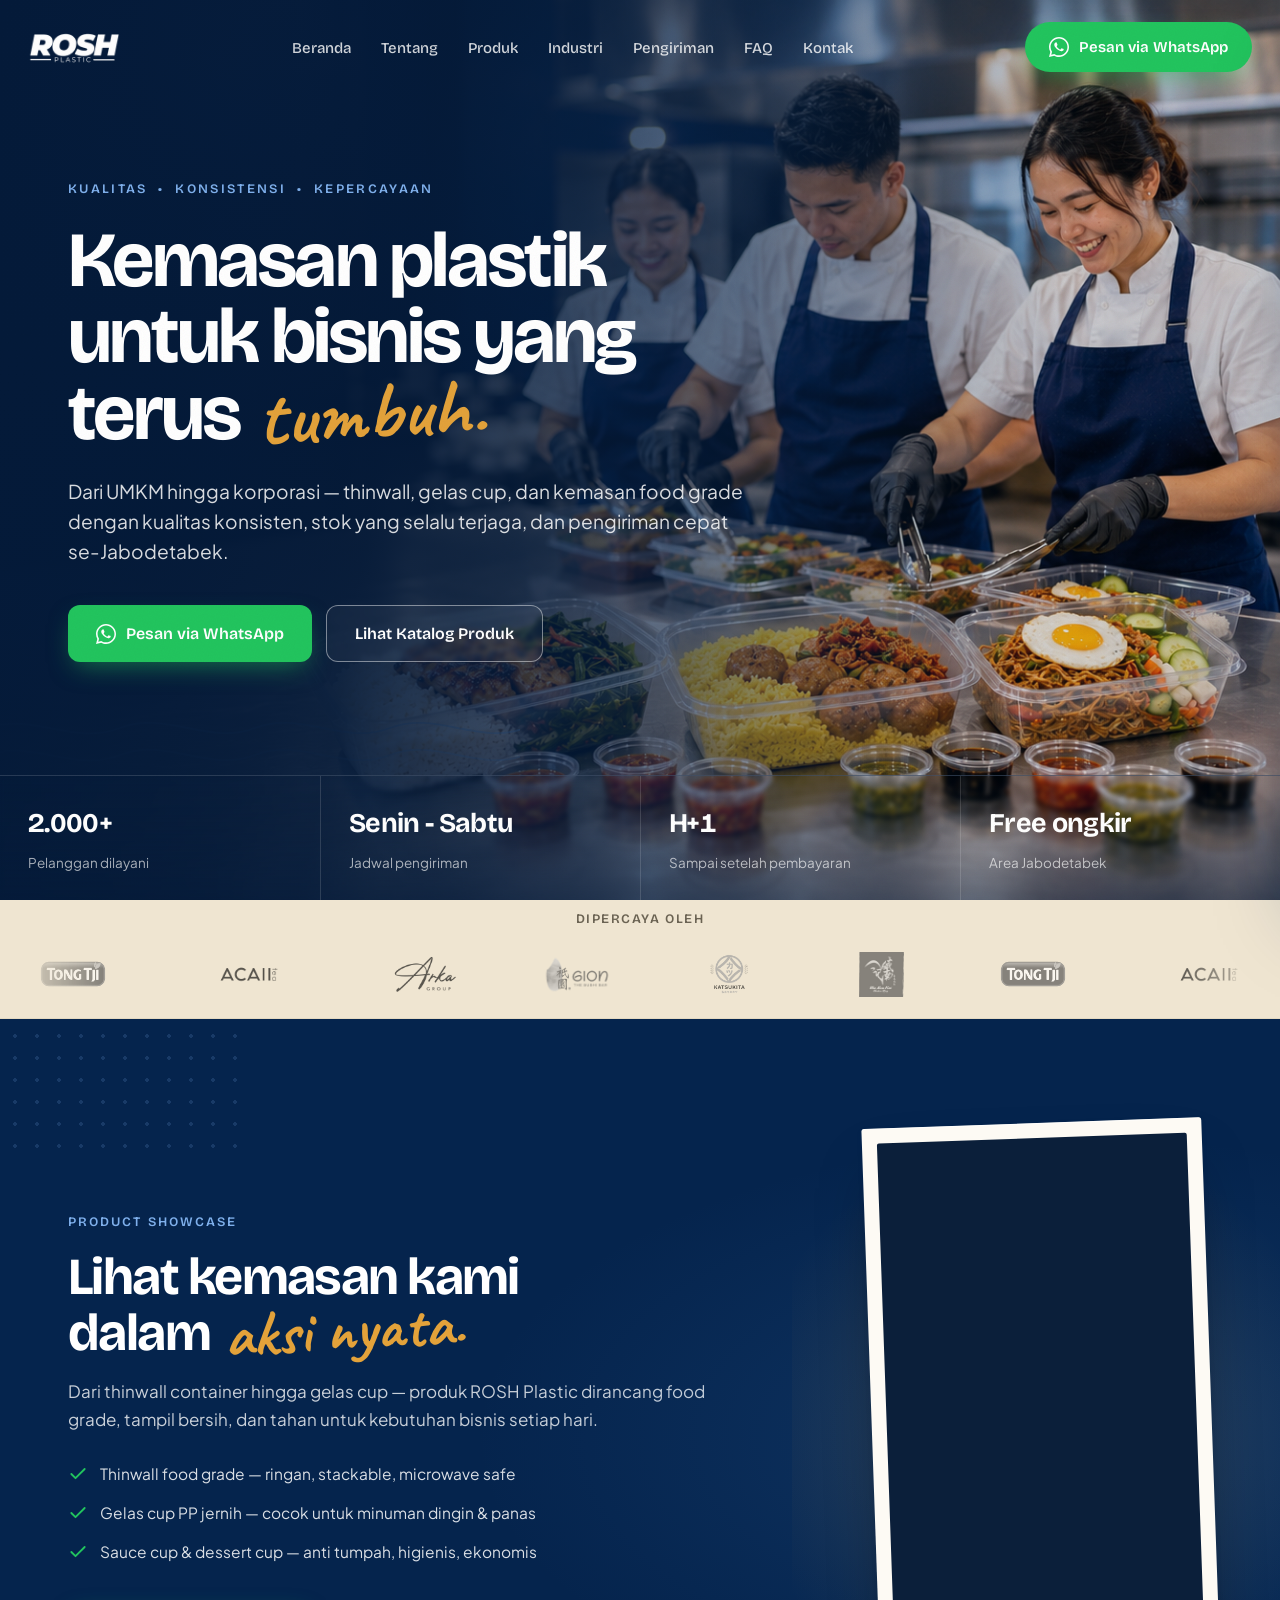
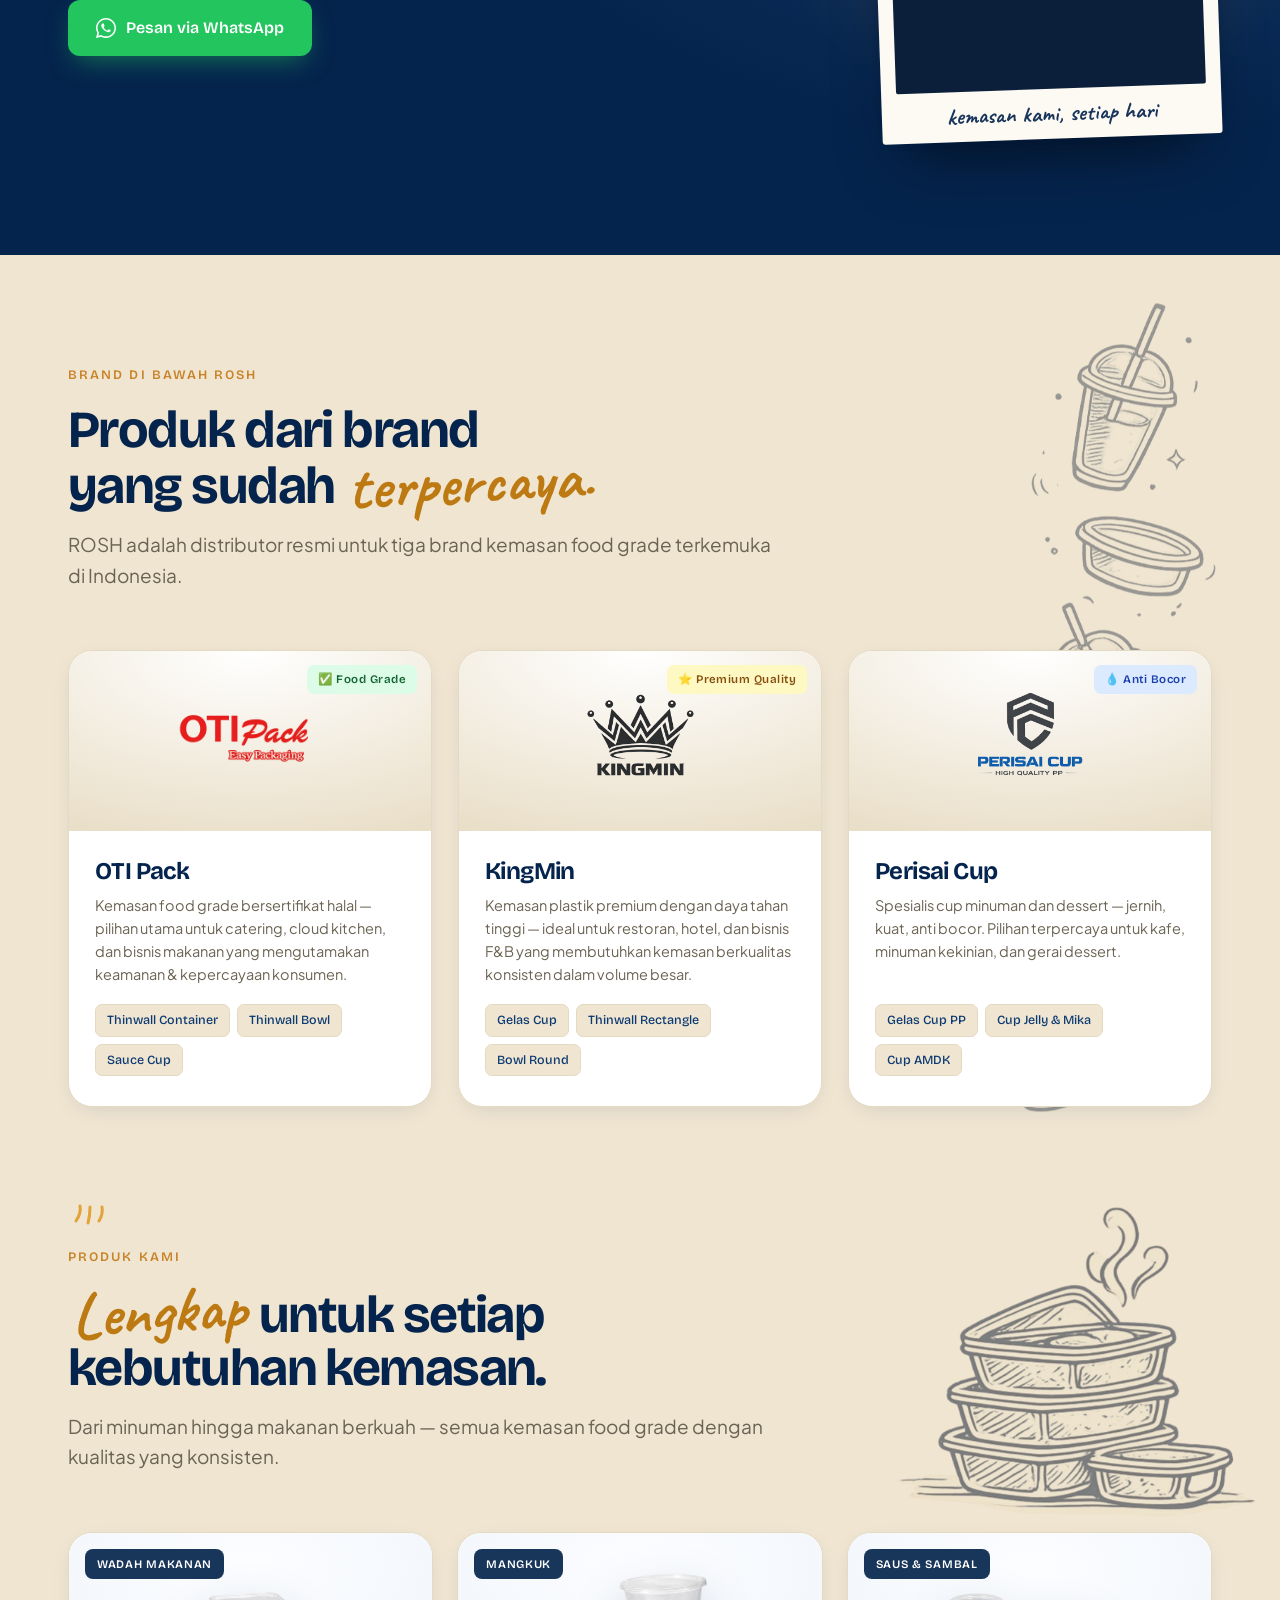
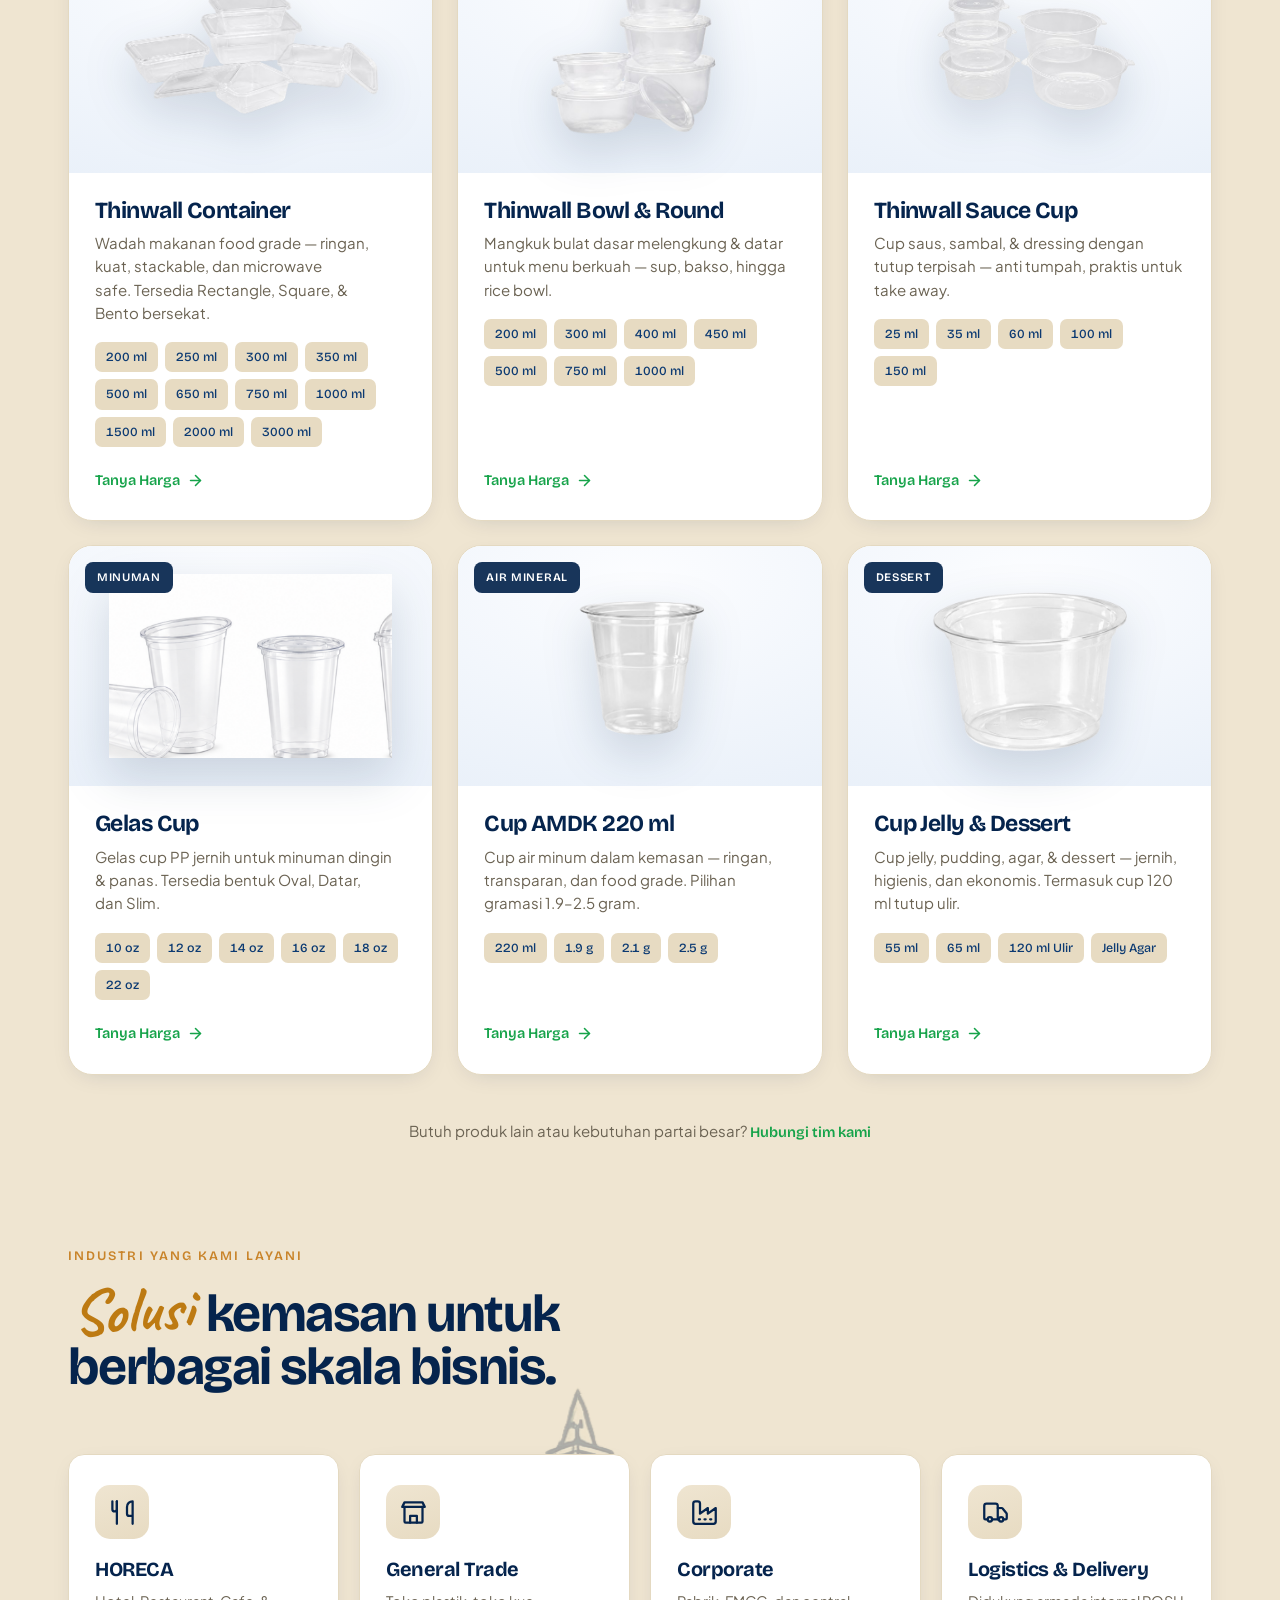
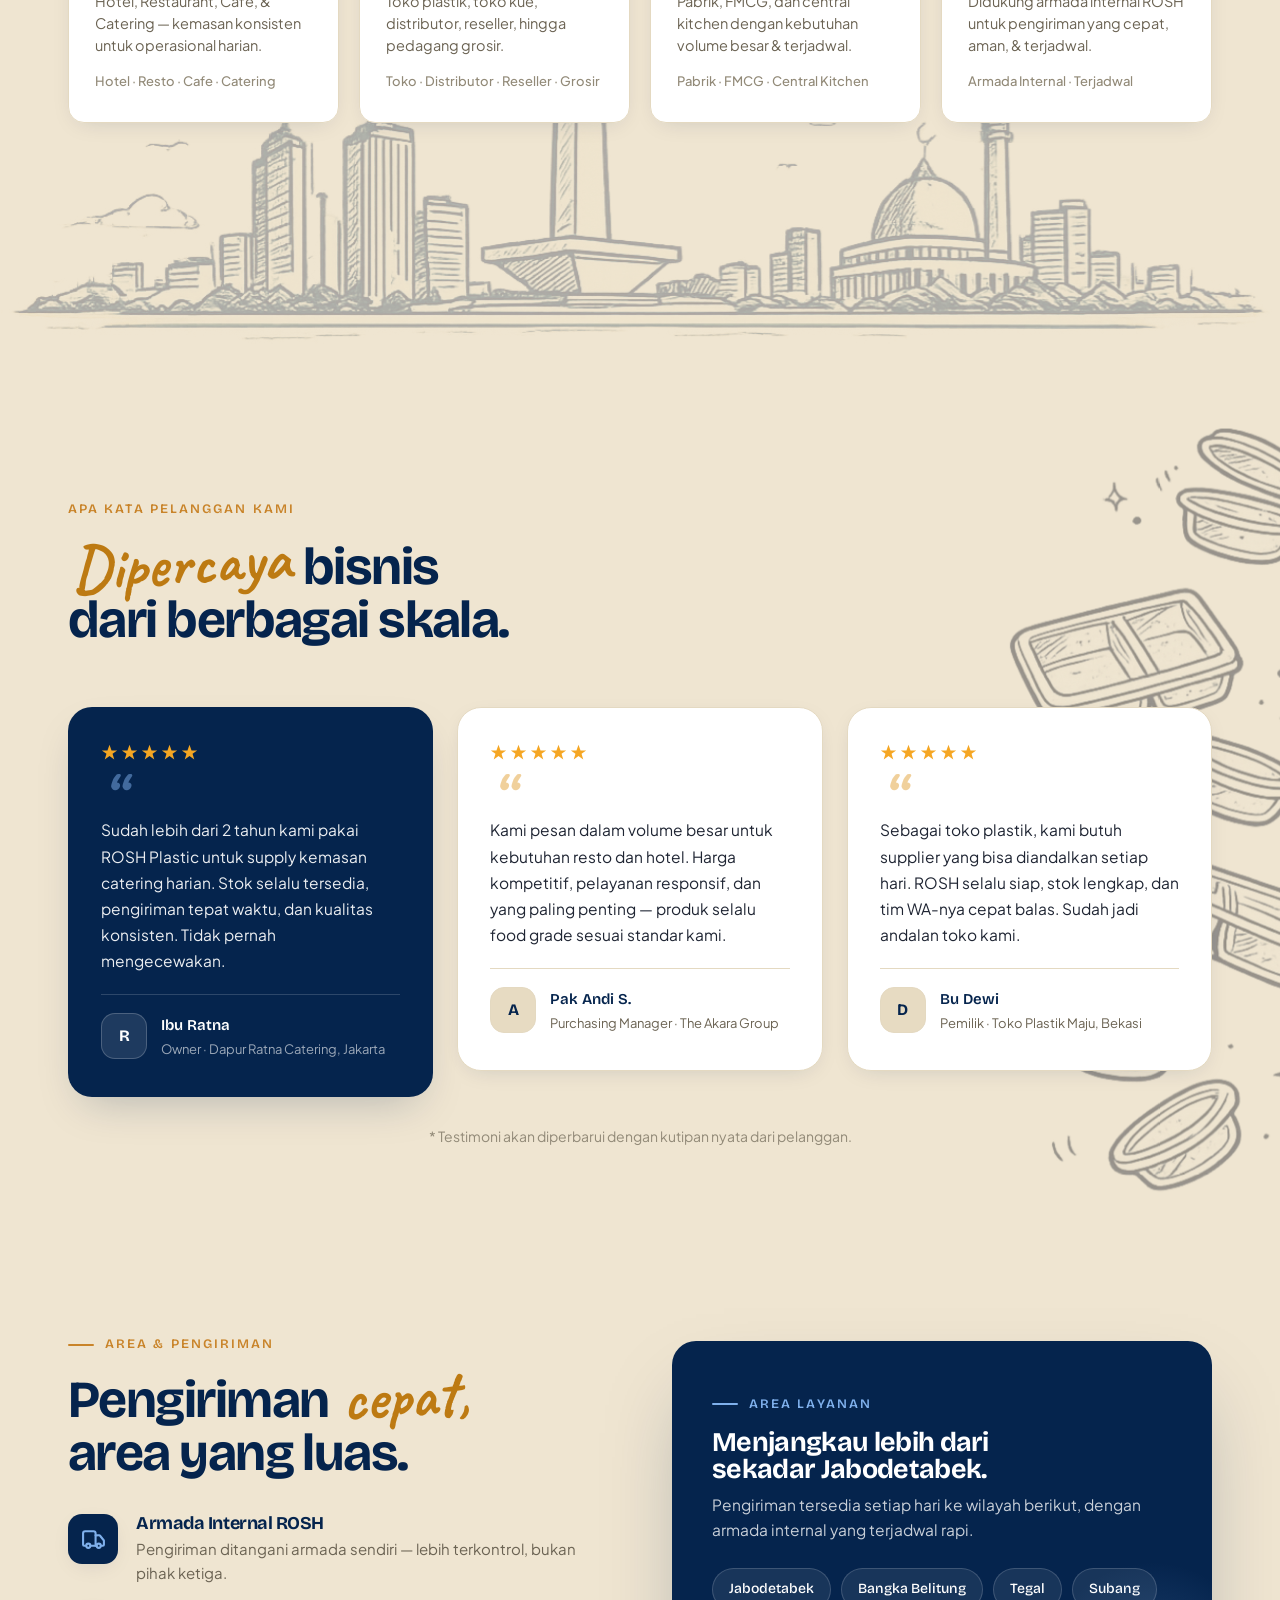
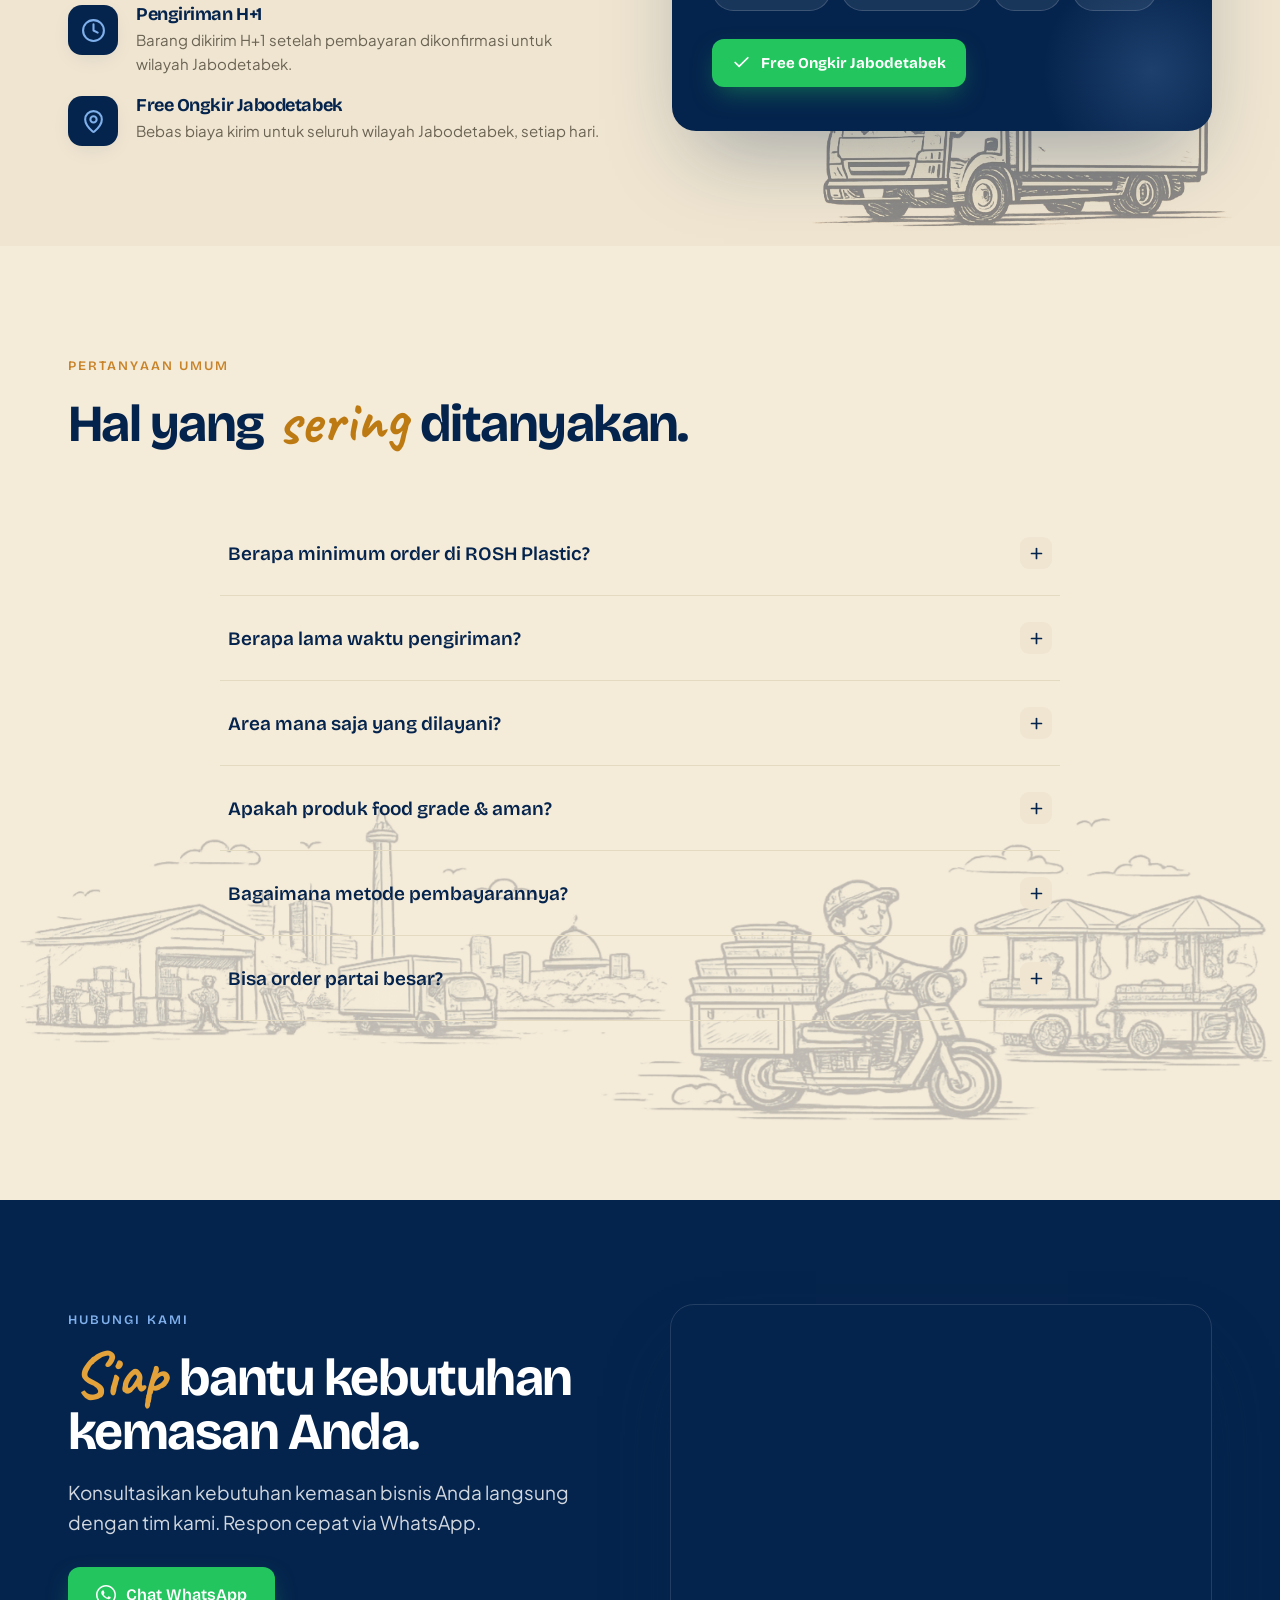
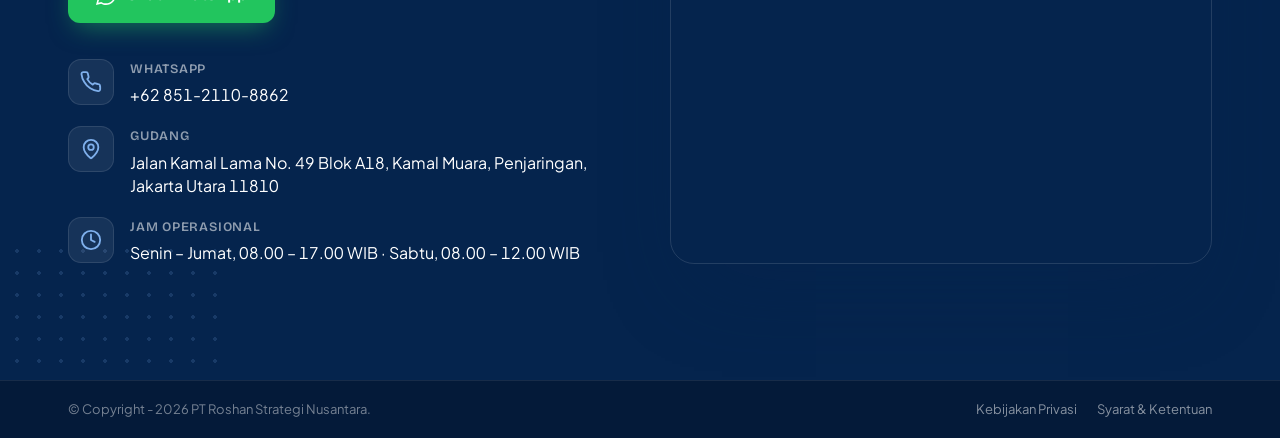
==== index.html @ dbfcb905 "Beri ruang section testimoni: padding 48->140/130px biar ilustrasi ga kepotong & jarak ke industri l" ====
<!DOCTYPE html>
<html lang="id">
<head>
<meta charset="UTF-8" />
<meta name="viewport" content="width=device-width, initial-scale=1.0" />
<title>ROSH Plastic — Distributor Kemasan Plastik Food Grade | Jakarta</title>
<meta name="description" content="ROSH Plastic — distributor kemasan plastik food grade: thinwall, gelas cup, sauce cup, dan cup jelly. Melayani HORECA, general trade, dan korporasi. Free ongkir Jabodetabek, pengiriman H+1." />

<!-- Social / sharing -->
<meta property="og:type" content="website" />
<meta property="og:title" content="ROSH Plastic — Distributor Kemasan Plastik Food Grade" />
<meta property="og:description" content="Thinwall, gelas cup, dan kemasan food grade dengan kualitas konsisten. Free ongkir Jabodetabek, pengiriman H+1." />
<meta property="og:image" content="assets/hero-kitchen.png" />
<meta name="twitter:card" content="summary_large_image" />
<meta name="theme-color" content="#05244d" />

<!-- Inline SVG favicon (navy R mark) -->
<link rel="icon" href="data:image/svg+xml,%3Csvg xmlns='http://www.w3.org/2000/svg' viewBox='0 0 32 32'%3E%3Crect width='32' height='32' rx='7' fill='%2305244d'/%3E%3Ctext x='16' y='23' font-family='Archivo,Arial,sans-serif' font-size='20' font-weight='900' font-style='italic' fill='%23ffffff' text-anchor='middle'%3ER%3C/text%3E%3C/svg%3E" />

<link rel="preconnect" href="https://fonts.googleapis.com" />
<link rel="preconnect" href="https://fonts.gstatic.com" crossorigin />
<link href="https://fonts.googleapis.com/css2?family=Bricolage+Grotesque:opsz,wght@12..96,400;12..96,500;12..96,600;12..96,700;12..96,800&family=Caveat:wght@600;700&family=Plus+Jakarta+Sans:wght@400;500;600;700&display=swap" rel="stylesheet" />
<link rel="stylesheet" href="rosh-site.css?v=3" />
</head>
<body>

<a class="skip-link" href="#beranda">Lewati ke konten</a>
<div class="grain" aria-hidden="true"></div>

<!-- ============ NAV ============ -->
<header class="nav" data-screen-label="Navbar">
  <div class="nav-inner">
    <a href="#beranda" aria-label="ROSH Plastic — beranda" class="nav-logo-link">
      <img src="assets/Logo-Rosh-New.png" alt="ROSH Plastic" class="nav-logo-img" />
    </a>
    <nav>
      <ul class="nav-links">
        <li><a href="#beranda">Beranda</a></li>
        <li><a href="#tentang">Tentang</a></li>
        <li><a href="#produk">Produk</a></li>
        <li><a href="#industri">Industri</a></li>
        <li><a href="#pengiriman">Pengiriman</a></li>
        <li><a href="#faq">FAQ</a></li>
        <li><a href="#kontak">Kontak</a></li>
      </ul>
    </nav>
    <div class="nav-cta">
      <a class="btn btn-wa btn-pill" href="https://wa.me/6285121108862?text=Halo%20ROSH%20Plastic%2C%20saya%20ingin%20menanyakan%20produk%20kemasan%20plastik." target="_blank" rel="noopener">
        <svg viewBox="0 0 32 32" fill="currentColor" aria-hidden="true"><path d="M16 0C7.2 0 0 7.2 0 16c0 2.8.7 5.5 2.1 7.9L0 32l8.3-2.2C10.6 31.2 13.3 32 16 32c8.8 0 16-7.2 16-16S24.8 0 16 0zm0 29.3c-2.5 0-4.9-.7-7-1.9l-.5-.3-4.9 1.3 1.3-4.8-.3-.5c-1.4-2.2-2.1-4.7-2.1-7.1C2.5 8.6 8.6 2.5 16 2.5S29.5 8.6 29.5 16 23.4 29.3 16 29.3zm7.4-9.9c-.4-.2-2.4-1.2-2.7-1.3-.4-.1-.6-.2-.9.2-.3.4-1 1.3-1.2 1.5-.2.2-.4.3-.8.1-.4-.2-1.7-.6-3.2-2-1.2-1.1-2-2.4-2.2-2.8-.2-.4 0-.6.2-.8.2-.2.4-.4.5-.7.2-.2.2-.4.4-.7.1-.3 0-.5 0-.7-.1-.2-.9-2.1-1.2-2.9-.3-.8-.6-.7-.9-.7h-.7c-.2 0-.6.1-1 .5-.3.4-1.3 1.3-1.3 3.1s1.3 3.6 1.5 3.9c.2.3 2.6 4 6.3 5.6.9.4 1.6.6 2.1.8.9.3 1.7.2 2.3.1.7-.1 2.4-1 2.7-1.9.3-.9.3-1.7.2-1.9-.1-.2-.3-.3-.7-.5z"/></svg>
        Pesan via WhatsApp
      </a>
      <button class="nav-burger" aria-label="Buka menu"><span></span><span></span><span></span></button>
    </div>
  </div>
</header>

<!-- mobile menu -->
<div class="scrim"></div>
<aside class="mobile-menu" aria-label="Menu navigasi">
  <button class="mm-close" aria-label="Tutup menu">&times;</button>
  <a href="#beranda">Beranda</a>
  <a href="#tentang">Tentang</a>
  <a href="#produk">Produk</a>
  <a href="#industri">Industri</a>
  <a href="#pengiriman">Pengiriman</a>
  <a href="#faq">FAQ</a>
  <a href="#kontak">Kontak</a>
  <a class="btn btn-wa" href="https://wa.me/6285121108862?text=Halo%20ROSH%20Plastic%2C%20saya%20ingin%20menanyakan%20produk%20kemasan%20plastik." target="_blank" rel="noopener">Pesan via WhatsApp</a>
</aside>

<!-- ============ HERO ============ -->
<section class="hero" id="beranda" data-screen-label="Hero">
  <div class="hero-bg"></div>
  <div class="hero-deco-waves" aria-hidden="true">
    <svg viewBox="0 0 520 130" fill="none" xmlns="http://www.w3.org/2000/svg">
      <path d="M-10,28 C30,12 75,46 120,28 C165,10 210,46 255,28 C300,10 345,46 390,28 C435,10 480,46 525,28" stroke="rgba(127,176,236,0.45)" stroke-width="1.8" fill="none"/>
      <path d="M-10,55 C30,39 75,73 120,55 C165,37 210,73 255,55 C300,37 345,73 390,55 C435,37 480,73 525,55" stroke="rgba(127,176,236,0.32)" stroke-width="1.8" fill="none"/>
      <path d="M-10,82 C30,66 75,100 120,82 C165,64 210,100 255,82 C300,64 345,100 390,82 C435,64 480,100 525,82" stroke="rgba(127,176,236,0.20)" stroke-width="1.8" fill="none"/>
      <path d="M-10,109 C30,93 75,127 120,109 C165,91 210,127 255,109 C300,91 345,127 390,109 C435,91 480,127 525,109" stroke="rgba(127,176,236,0.11)" stroke-width="1.8" fill="none"/>
    </svg>
  </div>
  <div class="hero-grid"></div>
  <div class="hero-overlay"></div>
  <div class="hero-content">
    <div class="container">
      <div class="hero-inner">
        <span class="overline eyebrow-rule">Kualitas&nbsp;&nbsp;•&nbsp;&nbsp;Konsistensi&nbsp;&nbsp;•&nbsp;&nbsp;Kepercayaan</span>
        <h1>Kemasan plastik untuk bisnis yang terus <em class="script">tumbuh.</em></h1>
        <p class="hero-sub">Dari UMKM hingga korporasi — thinwall, gelas cup, dan kemasan food grade dengan kualitas konsisten, stok yang selalu terjaga, dan pengiriman cepat se-Jabodetabek.</p>
        <div class="hero-actions">
          <a class="btn btn-wa" href="https://wa.me/6285121108862?text=Halo%20ROSH%20Plastic%2C%20saya%20ingin%20memesan%20kemasan%20plastik." target="_blank" rel="noopener">
            <svg viewBox="0 0 32 32" fill="currentColor" aria-hidden="true"><path d="M16 0C7.2 0 0 7.2 0 16c0 2.8.7 5.5 2.1 7.9L0 32l8.3-2.2C10.6 31.2 13.3 32 16 32c8.8 0 16-7.2 16-16S24.8 0 16 0zm0 29.3c-2.5 0-4.9-.7-7-1.9l-.5-.3-4.9 1.3 1.3-4.8-.3-.5c-1.4-2.2-2.1-4.7-2.1-7.1C2.5 8.6 8.6 2.5 16 2.5S29.5 8.6 29.5 16 23.4 29.3 16 29.3zm7.4-9.9c-.4-.2-2.4-1.2-2.7-1.3-.4-.1-.6-.2-.9.2-.3.4-1 1.3-1.2 1.5-.2.2-.4.3-.8.1-.4-.2-1.7-.6-3.2-2-1.2-1.1-2-2.4-2.2-2.8-.2-.4 0-.6.2-.8.2-.2.4-.4.5-.7.2-.2.2-.4.4-.7.1-.3 0-.5 0-.7-.1-.2-.9-2.1-1.2-2.9-.3-.8-.6-.7-.9-.7h-.7c-.2 0-.6.1-1 .5-.3.4-1.3 1.3-1.3 3.1s1.3 3.6 1.5 3.9c.2.3 2.6 4 6.3 5.6.9.4 1.6.6 2.1.8.9.3 1.7.2 2.3.1.7-.1 2.4-1 2.7-1.9.3-.9.3-1.7.2-1.9-.1-.2-.3-.3-.7-.5z"/></svg>
            Pesan via WhatsApp
          </a>
          <a class="btn btn-ghost" href="#produk">Lihat Katalog Produk</a>
        </div>
      </div>
    </div>
  </div>
  <div class="hero-stats">
    <div class="hero-stat"><div class="n">2.000+</div><div class="l">Pelanggan dilayani</div></div>
    <div class="hero-stat"><div class="n">Senin - Sabtu</div><div class="l">Jadwal pengiriman</div></div>
    <div class="hero-stat"><div class="n">H+1</div><div class="l">Sampai setelah pembayaran</div></div>
    <div class="hero-stat"><div class="n">Free ongkir</div><div class="l">Area Jabodetabek</div></div>
  </div>
</section>

<!-- ============ TRUST ============ -->
<section class="trust">
  <div class="container">
    <div class="trust-header">
      <span class="trust-label">Dipercaya oleh</span>
    </div>
  </div>
  <div class="trust-ticker">
    <div class="trust-track" aria-hidden="true">
      <!-- set A -->
      <div class="trust-logo-wrap trust-logo-lg"><img src="assets/logo-tong-tji.png" alt="Tong Tji" /></div>
      <div class="trust-logo-wrap trust-logo-lg"><img src="assets/Logo_Acaii_Tea-removebg-preview.png" alt="Acaii Tea" /></div>
      <div class="trust-logo-wrap trust-logo-lg"><img src="assets/Logo_Arka_Group-removebg-preview.png" alt="Arka Group" /></div>
      <div class="trust-logo-wrap"><img src="assets/Logo_Gion_Sushi-removebg-preview.png" alt="Gion Sushi" /></div>
      <div class="trust-logo-wrap trust-logo-lg"><img src="assets/Logo_Katsukita-removebg-preview.png" alt="Katsukita" /></div>
      <div class="trust-logo-wrap"><img src="assets/Logo Wee Nam Kee.png" alt="Wee Nam Kee" /></div>
      <!-- set B (duplicate untuk seamless loop) -->
      <div class="trust-logo-wrap trust-logo-lg"><img src="assets/logo-tong-tji.png" alt="" /></div>
      <div class="trust-logo-wrap trust-logo-lg"><img src="assets/Logo_Acaii_Tea-removebg-preview.png" alt="" /></div>
      <div class="trust-logo-wrap trust-logo-lg"><img src="assets/Logo_Arka_Group-removebg-preview.png" alt="" /></div>
      <div class="trust-logo-wrap"><img src="assets/Logo_Gion_Sushi-removebg-preview.png" alt="" /></div>
      <div class="trust-logo-wrap trust-logo-lg"><img src="assets/Logo_Katsukita-removebg-preview.png" alt="" /></div>
      <div class="trust-logo-wrap"><img src="assets/Logo Wee Nam Kee.png" alt="" /></div>
    </div>
  </div>
</section>

<!-- ============ VIDEO SHOWCASE ============ -->
<section class="section showcase" id="tentang" data-screen-label="Video Showcase">
  <div class="container">
    <div class="showcase-grid">

      <div class="showcase-copy reveal">
        <span class="overline eyebrow-rule">Product Showcase</span>
        <h2 class="h-sec on-navy">Lihat kemasan kami<br>dalam <em class="script">aksi nyata.</em></h2>
        <p>Dari thinwall container hingga gelas cup — produk ROSH Plastic dirancang food grade, tampil bersih, dan tahan untuk kebutuhan bisnis setiap hari.</p>
        <ul>
          <li>
            <svg viewBox="0 0 24 24" fill="none" stroke="currentColor" stroke-width="2.2" stroke-linecap="round" stroke-linejoin="round"><path d="M20 6 9 17l-5-5"/></svg>
            Thinwall food grade — ringan, stackable, microwave safe
          </li>
          <li>
            <svg viewBox="0 0 24 24" fill="none" stroke="currentColor" stroke-width="2.2" stroke-linecap="round" stroke-linejoin="round"><path d="M20 6 9 17l-5-5"/></svg>
            Gelas cup PP jernih — cocok untuk minuman dingin &amp; panas
          </li>
          <li>
            <svg viewBox="0 0 24 24" fill="none" stroke="currentColor" stroke-width="2.2" stroke-linecap="round" stroke-linejoin="round"><path d="M20 6 9 17l-5-5"/></svg>
            Sauce cup &amp; dessert cup — anti tumpah, higienis, ekonomis
          </li>
        </ul>
        <div class="showcase-cta">
          <a class="btn btn-wa" href="https://wa.me/6285121108862?text=Halo%20ROSH%20Plastic%2C%20saya%20tertarik%20dengan%20produk%20kemasan." target="_blank" rel="noopener">
            <svg viewBox="0 0 32 32" fill="currentColor" aria-hidden="true"><path d="M16 0C7.2 0 0 7.2 0 16c0 2.8.7 5.5 2.1 7.9L0 32l8.3-2.2C10.6 31.2 13.3 32 16 32c8.8 0 16-7.2 16-16S24.8 0 16 0zm0 29.3c-2.5 0-4.9-.7-7-1.9l-.5-.3-4.9 1.3 1.3-4.8-.3-.5c-1.4-2.2-2.1-4.7-2.1-7.1C2.5 8.6 8.6 2.5 16 2.5S29.5 8.6 29.5 16 23.4 29.3 16 29.3zm7.4-9.9c-.4-.2-2.4-1.2-2.7-1.3-.4-.1-.6-.2-.9.2-.3.4-1 1.3-1.2 1.5-.2.2-.4.3-.8.1-.4-.2-1.7-.6-3.2-2-1.2-1.1-2-2.4-2.2-2.8-.2-.4 0-.6.2-.8.2-.2.4-.4.5-.7.2-.2.2-.4.4-.7.1-.3 0-.5 0-.7-.1-.2-.9-2.1-1.2-2.9-.3-.8-.6-.7-.9-.7h-.7c-.2 0-.6.1-1 .5-.3.4-1.3 1.3-1.3 3.1s1.3 3.6 1.5 3.9c.2.3 2.6 4 6.3 5.6.9.4 1.6.6 2.1.8.9.3 1.7.2 2.3.1.7-.1 2.4-1 2.7-1.9.3-.9.3-1.7.2-1.9-.1-.2-.3-.3-.7-.5z"/></svg>
            Pesan via WhatsApp
          </a>
        </div>
      </div>

      <figure class="reel-frame reveal d2">
        <div class="reel-glow"></div>
        <div class="reel-wrap">
          <video src="assets/product-reel.mp4" autoplay muted loop playsinline></video>
          <figcaption class="photo-cap">kemasan kami, setiap hari</figcaption>
        </div>
      </figure>

    </div>
  </div>
</section>


<!-- ============ BRANDS ============ -->
<section class="section brands-section" id="brand" data-screen-label="Brand">
  <!-- floating cup illustration on the right of the brand cards -->
  <div class="section-art art-float-right" aria-hidden="true"><img src="assets/art-floating-cup.png" alt="" /></div>
  <div class="container">
    <div class="sec-head center reveal">
      <span class="overline eyebrow-rule">Brand di Bawah ROSH</span>
      <h2 class="h-sec">Produk dari brand<br>yang sudah <em class="script">terpercaya.</em></h2>
      <p class="lead">ROSH adalah distributor resmi untuk tiga brand kemasan food grade terkemuka di Indonesia.</p>
    </div>
    <div class="brands-grid">

      <div class="brand-card reveal">
        <div class="brand-logo-area">
          <img src="assets/logo-otipack.png" alt="OTIPack" style="max-height:145px;max-width:90%;width:auto;object-fit:contain;transform:scale(1.5);transform-origin:center;" />
          <span class="brand-tag halal">✅ Food Grade</span>
        </div>
        <div class="brand-body">
          <h3>OTI Pack</h3>
          <p class="desc">Kemasan food grade bersertifikat halal — pilihan utama untuk catering, cloud kitchen, dan bisnis makanan yang mengutamakan keamanan &amp; kepercayaan konsumen.</p>
          <div class="brand-prodlist">
            <span>Thinwall Container</span>
            <span>Thinwall Bowl</span>
            <span>Sauce Cup</span>
          </div>
        </div>
      </div>

      <div class="brand-card reveal d1">
        <div class="brand-logo-area">
          <img src="assets/logo-kingmin.png" alt="KingMin" />
          <span class="brand-tag premium">⭐ Premium Quality</span>
        </div>
        <div class="brand-body">
          <h3>KingMin</h3>
          <p class="desc">Kemasan plastik premium dengan daya tahan tinggi — ideal untuk restoran, hotel, dan bisnis F&amp;B yang membutuhkan kemasan berkualitas konsisten dalam volume besar.</p>
          <div class="brand-prodlist">
            <span>Gelas Cup</span>
            <span>Thinwall Rectangle</span>
            <span>Bowl Round</span>
          </div>
        </div>
      </div>

      <div class="brand-card reveal d2">
        <div class="brand-logo-area">
          <img src="assets/logo-perisai.png" alt="Perisai Cup" />
          <span class="brand-tag antibocor">💧 Anti Bocor</span>
        </div>
        <div class="brand-body">
          <h3>Perisai Cup</h3>
          <p class="desc">Spesialis cup minuman dan dessert — jernih, kuat, anti bocor. Pilihan terpercaya untuk kafe, minuman kekinian, dan gerai dessert.</p>
          <div class="brand-prodlist">
            <span>Gelas Cup PP</span>
            <span>Cup Jelly &amp; Mika</span>
            <span>Cup AMDK</span>
          </div>
        </div>
      </div>

    </div>
  </div>
</section>

<!-- ============ PRODUCTS ============ -->
<section class="section products" id="produk" data-screen-label="Produk">
  <!-- packaging stack illustration -->
  <div class="section-art art-stack" aria-hidden="true"><img src="assets/art-stack-thinwall.png" alt="" /></div>
  <div class="container">
    <div class="sec-head center reveal">
      <span class="spark"><svg viewBox="0 0 40 26" fill="none" stroke="currentColor" stroke-width="3" stroke-linecap="round" aria-hidden="true"><path d="M8 18 C12 12 13 8 12 3"/><path d="M20 20 C22 13 22 9 22 4"/><path d="M31 18 C34 13 35 9 34 4"/></svg></span>
      <span class="overline eyebrow-rule">Produk Kami</span>
      <h2 class="h-sec"><em class="script">Lengkap</em> untuk setiap kebutuhan kemasan.</h2>
      <p class="lead">Dari minuman hingga makanan berkuah — semua kemasan food grade dengan kualitas yang konsisten.</p>
    </div>
    <div class="prod-grid">

      <article class="prod-card reveal">
        <div class="prod-media"><span class="prod-tag">Wadah Makanan</span><img src="assets/prod-thinwall-rectangle.png?v=2" alt="Thinwall Container" /></div>
        <div class="prod-body">
          <h3>Thinwall Container</h3>
          <p class="desc">Wadah makanan food grade — ringan, kuat, stackable, dan microwave safe. Tersedia Rectangle, Square, &amp; Bento bersekat.</p>
          <div class="prod-sizes"><span>200 ml</span><span>250 ml</span><span>300 ml</span><span>350 ml</span><span>500 ml</span><span>650 ml</span><span>750 ml</span><span>1000 ml</span><span>1500 ml</span><span>2000 ml</span><span>3000 ml</span></div>
          <div class="prod-foot">
            <a class="prod-link" href="https://wa.me/6285121108862?text=Halo%20ROSH%20Plastic%2C%20saya%20ingin%20menanyakan%20harga%20Thinwall%20Container." target="_blank" rel="noopener">Tanya Harga <svg viewBox="0 0 24 24" fill="none" stroke="currentColor" stroke-width="2.2" stroke-linecap="round" stroke-linejoin="round"><path d="M5 12h14"/><path d="m12 5 7 7-7 7"/></svg></a>
          </div>
        </div>
      </article>

      <article class="prod-card reveal d1">
        <div class="prod-media"><span class="prod-tag">Mangkuk</span><img src="assets/prod-thinwall-bowl.png?v=2" alt="Thinwall Bowl & Round" /></div>
        <div class="prod-body">
          <h3>Thinwall Bowl &amp; Round</h3>
          <p class="desc">Mangkuk bulat dasar melengkung &amp; datar untuk menu berkuah — sup, bakso, hingga rice bowl.</p>
          <div class="prod-sizes"><span>200 ml</span><span>300 ml</span><span>400 ml</span><span>450 ml</span><span>500 ml</span><span>750 ml</span><span>1000 ml</span></div>
          <div class="prod-foot">
            <a class="prod-link" href="https://wa.me/6285121108862?text=Halo%20ROSH%20Plastic%2C%20saya%20ingin%20menanyakan%20harga%20Thinwall%20Bowl%20%26%20Round." target="_blank" rel="noopener">Tanya Harga <svg viewBox="0 0 24 24" fill="none" stroke="currentColor" stroke-width="2.2" stroke-linecap="round" stroke-linejoin="round"><path d="M5 12h14"/><path d="m12 5 7 7-7 7"/></svg></a>
          </div>
        </div>
      </article>

      <article class="prod-card reveal d2">
        <div class="prod-media"><span class="prod-tag">Saus &amp; Sambal</span><img src="assets/prod-thinwall-saucecup.png?v=2" alt="Thinwall Sauce Cup" /></div>
        <div class="prod-body">
          <h3>Thinwall Sauce Cup</h3>
          <p class="desc">Cup saus, sambal, &amp; dressing dengan tutup terpisah — anti tumpah, praktis untuk take away.</p>
          <div class="prod-sizes"><span>25 ml</span><span>35 ml</span><span>60 ml</span><span>100 ml</span><span>150 ml</span></div>
          <div class="prod-foot">
            <a class="prod-link" href="https://wa.me/6285121108862?text=Halo%20ROSH%20Plastic%2C%20saya%20ingin%20menanyakan%20harga%20Thinwall%20Sauce%20Cup." target="_blank" rel="noopener">Tanya Harga <svg viewBox="0 0 24 24" fill="none" stroke="currentColor" stroke-width="2.2" stroke-linecap="round" stroke-linejoin="round"><path d="M5 12h14"/><path d="m12 5 7 7-7 7"/></svg></a>
          </div>
        </div>
      </article>

      <article class="prod-card reveal">
        <div class="prod-media"><span class="prod-tag">Minuman</span><img src="assets/cups-white.png" alt="Gelas Cup" /></div>
        <div class="prod-body">
          <h3>Gelas Cup</h3>
          <p class="desc">Gelas cup PP jernih untuk minuman dingin &amp; panas. Tersedia bentuk Oval, Datar, dan Slim.</p>
          <div class="prod-sizes"><span>10 oz</span><span>12 oz</span><span>14 oz</span><span>16 oz</span><span>18 oz</span><span>22 oz</span></div>
          <div class="prod-foot">
            <a class="prod-link" href="https://wa.me/6285121108862?text=Halo%20ROSH%20Plastic%2C%20saya%20ingin%20menanyakan%20harga%20Gelas%20Cup." target="_blank" rel="noopener">Tanya Harga <svg viewBox="0 0 24 24" fill="none" stroke="currentColor" stroke-width="2.2" stroke-linecap="round" stroke-linejoin="round"><path d="M5 12h14"/><path d="m12 5 7 7-7 7"/></svg></a>
          </div>
        </div>
      </article>

      <article class="prod-card reveal d1">
        <div class="prod-media"><span class="prod-tag">Air Mineral</span><img src="assets/prod-cup-220ml.png?v=2" alt="Cup AMDK 220ml" /></div>
        <div class="prod-body">
          <h3>Cup AMDK 220 ml</h3>
          <p class="desc">Cup air minum dalam kemasan — ringan, transparan, dan food grade. Pilihan gramasi 1.9–2.5 gram.</p>
          <div class="prod-sizes"><span>220 ml</span><span>1.9 g</span><span>2.1 g</span><span>2.5 g</span></div>
          <div class="prod-foot">
            <a class="prod-link" href="https://wa.me/6285121108862?text=Halo%20ROSH%20Plastic%2C%20saya%20ingin%20menanyakan%20harga%20Cup%20AMDK%20220ml." target="_blank" rel="noopener">Tanya Harga <svg viewBox="0 0 24 24" fill="none" stroke="currentColor" stroke-width="2.2" stroke-linecap="round" stroke-linejoin="round"><path d="M5 12h14"/><path d="m12 5 7 7-7 7"/></svg></a>
          </div>
        </div>
      </article>

      <article class="prod-card reveal d2">
        <div class="prod-media"><span class="prod-tag">Dessert</span><img src="assets/prod-jelly-55ml.png?v=2" alt="Cup Jelly & Dessert" /></div>
        <div class="prod-body">
          <h3>Cup Jelly &amp; Dessert</h3>
          <p class="desc">Cup jelly, pudding, agar, &amp; dessert — jernih, higienis, dan ekonomis. Termasuk cup 120 ml tutup ulir.</p>
          <div class="prod-sizes"><span>55 ml</span><span>65 ml</span><span>120 ml Ulir</span><span>Jelly Agar</span></div>
          <div class="prod-foot">
            <a class="prod-link" href="https://wa.me/6285121108862?text=Halo%20ROSH%20Plastic%2C%20saya%20ingin%20menanyakan%20harga%20Cup%20Jelly%20%26%20Dessert." target="_blank" rel="noopener">Tanya Harga <svg viewBox="0 0 24 24" fill="none" stroke="currentColor" stroke-width="2.2" stroke-linecap="round" stroke-linejoin="round"><path d="M5 12h14"/><path d="m12 5 7 7-7 7"/></svg></a>
          </div>
        </div>
      </article>

    </div>
    <p class="prod-note">Butuh produk lain atau kebutuhan partai besar? <a class="prod-link" style="display:inline-flex" href="https://wa.me/6285121108862?text=Halo%20ROSH%20Plastic%2C%20saya%20ingin%20menanyakan%20produk%20lainnya." target="_blank" rel="noopener">Hubungi tim kami</a></p>
  </div>
</section>

<!-- ============ INDUSTRIES ============ -->
<section class="section" id="industri" data-screen-label="Industri" style="background:var(--bg-soft);">
  <!-- Jakarta skyline — full-bleed backdrop behind the industry cards -->
  <div class="section-art art-skyline" aria-hidden="true"><img src="assets/art-skyline-wide.png" alt="" /></div>
  <div class="container">
    <div class="sec-head center reveal">
      <span class="overline eyebrow-rule">Industri yang Kami Layani</span>
      <h2 class="h-sec"><em class="script">Solusi</em> kemasan untuk berbagai skala bisnis.</h2>
    </div>
    <div class="ind-grid">
      <div class="ind-card reveal" style="background:#fff;">
        <div class="ind-ico"><svg viewBox="0 0 24 24" fill="none" stroke="currentColor" stroke-width="2" stroke-linecap="round" stroke-linejoin="round"><path d="M3 2v7c0 1.1.9 2 2 2h0a2 2 0 0 0 2-2V2"/><path d="M7 2v20"/><path d="M21 15V2a5 5 0 0 0-5 5v6c0 1.1.9 2 2 2h3Zm0 0v7"/></svg></div>
        <h3>HORECA</h3>
        <p>Hotel, Restaurant, Cafe, &amp; Catering — kemasan konsisten untuk operasional harian.</p>
        <div class="tags">Hotel · Resto · Cafe · Catering</div>
      </div>
      <div class="ind-card reveal d1" style="background:#fff;">
        <div class="ind-ico"><svg viewBox="0 0 24 24" fill="none" stroke="currentColor" stroke-width="2" stroke-linecap="round" stroke-linejoin="round"><path d="M2 7h20l-2-4H4Z"/><path d="M4 7v13a1 1 0 0 0 1 1h14a1 1 0 0 0 1-1V7"/><path d="M9 21v-6h6v6"/></svg></div>
        <h3>General Trade</h3>
        <p>Toko plastik, toko kue, distributor, reseller, hingga pedagang grosir.</p>
        <div class="tags">Toko · Distributor · Reseller · Grosir</div>
      </div>
      <div class="ind-card reveal d2" style="background:#fff;">
        <div class="ind-ico"><svg viewBox="0 0 24 24" fill="none" stroke="currentColor" stroke-width="2" stroke-linecap="round" stroke-linejoin="round"><path d="M2 20a2 2 0 0 0 2 2h16a2 2 0 0 0 2-2V8l-7 5V8l-7 5V4a2 2 0 0 0-2-2H4a2 2 0 0 0-2 2Z"/><path d="M7 18h1"/><path d="M12 18h1"/><path d="M17 18h1"/></svg></div>
        <h3>Corporate</h3>
        <p>Pabrik, FMCG, dan central kitchen dengan kebutuhan volume besar &amp; terjadwal.</p>
        <div class="tags">Pabrik · FMCG · Central Kitchen</div>
      </div>
      <div class="ind-card reveal d3" style="background:#fff;">
        <div class="ind-ico"><svg viewBox="0 0 24 24" fill="none" stroke="currentColor" stroke-width="2" stroke-linecap="round" stroke-linejoin="round"><path d="M14 18V6a2 2 0 0 0-2-2H4a2 2 0 0 0-2 2v11a1 1 0 0 0 1 1h2"/><path d="M15 18H9"/><path d="M19 18h2a1 1 0 0 0 1-1v-3.65a1 1 0 0 0-.22-.62l-3.48-4.35A1 1 0 0 0 17.52 8H14"/><circle cx="7" cy="18" r="2"/><circle cx="17" cy="18" r="2"/></svg></div>
        <h3>Logistics &amp; Delivery</h3>
        <p>Didukung armada internal ROSH untuk pengiriman yang cepat, aman, &amp; terjadwal.</p>
        <div class="tags">Armada Internal · Terjadwal</div>
      </div>
    </div>
  </div>
</section>

<!-- ============ TESTIMONI ============ -->
<section class="section" id="testimoni" data-screen-label="Testimoni" style="background:var(--bg-soft);">
  <!-- floating thinwall illustration on the right -->
  <div class="section-art art-testi-right" aria-hidden="true"><img src="assets/art-floating-thinwall.png?v=3" alt="" /></div>
  <div class="container">
    <div class="sec-head center reveal">
      <span class="overline eyebrow-rule">Apa Kata Pelanggan Kami</span>
      <h2 class="h-sec"><em class="script">Dipercaya</em> bisnis<br>dari berbagai skala.</h2>
    </div>
    <div class="testi-grid">

      <div class="testi-card reveal">
        <div class="testi-stars">
          <svg viewBox="0 0 20 20"><path d="M10 1l2.4 6.6H19l-5.4 4 2 6.5L10 14.1l-5.6 4 2-6.5L1 7.6h6.6z"/></svg>
          <svg viewBox="0 0 20 20"><path d="M10 1l2.4 6.6H19l-5.4 4 2 6.5L10 14.1l-5.6 4 2-6.5L1 7.6h6.6z"/></svg>
          <svg viewBox="0 0 20 20"><path d="M10 1l2.4 6.6H19l-5.4 4 2 6.5L10 14.1l-5.6 4 2-6.5L1 7.6h6.6z"/></svg>
          <svg viewBox="0 0 20 20"><path d="M10 1l2.4 6.6H19l-5.4 4 2 6.5L10 14.1l-5.6 4 2-6.5L1 7.6h6.6z"/></svg>
          <svg viewBox="0 0 20 20"><path d="M10 1l2.4 6.6H19l-5.4 4 2 6.5L10 14.1l-5.6 4 2-6.5L1 7.6h6.6z"/></svg>
        </div>
        <div class="testi-body">
          <div class="testi-quote-mark">&ldquo;</div>
          <p class="testi-quote">Sudah lebih dari 2 tahun kami pakai ROSH Plastic untuk supply kemasan catering harian. Stok selalu tersedia, pengiriman tepat waktu, dan kualitas konsisten. Tidak pernah mengecewakan.</p>
        </div>
        <div class="testi-author">
          <div class="testi-avatar">R</div>
          <div class="testi-info">
            <div class="tname">Ibu Ratna</div>
            <div class="trole">Owner · Dapur Ratna Catering, Jakarta</div>
          </div>
        </div>
      </div>

      <div class="testi-card reveal d1">
        <div class="testi-stars">
          <svg viewBox="0 0 20 20"><path d="M10 1l2.4 6.6H19l-5.4 4 2 6.5L10 14.1l-5.6 4 2-6.5L1 7.6h6.6z"/></svg>
          <svg viewBox="0 0 20 20"><path d="M10 1l2.4 6.6H19l-5.4 4 2 6.5L10 14.1l-5.6 4 2-6.5L1 7.6h6.6z"/></svg>
          <svg viewBox="0 0 20 20"><path d="M10 1l2.4 6.6H19l-5.4 4 2 6.5L10 14.1l-5.6 4 2-6.5L1 7.6h6.6z"/></svg>
          <svg viewBox="0 0 20 20"><path d="M10 1l2.4 6.6H19l-5.4 4 2 6.5L10 14.1l-5.6 4 2-6.5L1 7.6h6.6z"/></svg>
          <svg viewBox="0 0 20 20"><path d="M10 1l2.4 6.6H19l-5.4 4 2 6.5L10 14.1l-5.6 4 2-6.5L1 7.6h6.6z"/></svg>
        </div>
        <div class="testi-body">
          <div class="testi-quote-mark">&ldquo;</div>
          <p class="testi-quote">Kami pesan dalam volume besar untuk kebutuhan resto dan hotel. Harga kompetitif, pelayanan responsif, dan yang paling penting — produk selalu food grade sesuai standar kami.</p>
        </div>
        <div class="testi-author">
          <div class="testi-avatar">A</div>
          <div class="testi-info">
            <div class="tname">Pak Andi S.</div>
            <div class="trole">Purchasing Manager · The Akara Group</div>
          </div>
        </div>
      </div>

      <div class="testi-card reveal d2">
        <div class="testi-stars">
          <svg viewBox="0 0 20 20"><path d="M10 1l2.4 6.6H19l-5.4 4 2 6.5L10 14.1l-5.6 4 2-6.5L1 7.6h6.6z"/></svg>
          <svg viewBox="0 0 20 20"><path d="M10 1l2.4 6.6H19l-5.4 4 2 6.5L10 14.1l-5.6 4 2-6.5L1 7.6h6.6z"/></svg>
          <svg viewBox="0 0 20 20"><path d="M10 1l2.4 6.6H19l-5.4 4 2 6.5L10 14.1l-5.6 4 2-6.5L1 7.6h6.6z"/></svg>
          <svg viewBox="0 0 20 20"><path d="M10 1l2.4 6.6H19l-5.4 4 2 6.5L10 14.1l-5.6 4 2-6.5L1 7.6h6.6z"/></svg>
          <svg viewBox="0 0 20 20"><path d="M10 1l2.4 6.6H19l-5.4 4 2 6.5L10 14.1l-5.6 4 2-6.5L1 7.6h6.6z"/></svg>
        </div>
        <div class="testi-body">
          <div class="testi-quote-mark">&ldquo;</div>
          <p class="testi-quote">Sebagai toko plastik, kami butuh supplier yang bisa diandalkan setiap hari. ROSH selalu siap, stok lengkap, dan tim WA-nya cepat balas. Sudah jadi andalan toko kami.</p>
        </div>
        <div class="testi-author">
          <div class="testi-avatar">D</div>
          <div class="testi-info">
            <div class="tname">Bu Dewi</div>
            <div class="trole">Pemilik · Toko Plastik Maju, Bekasi</div>
          </div>
        </div>
      </div>

    </div>
    <p style="text-align:center;margin-top:28px;font-size:14px;color:var(--slate-l);">* Testimoni akan diperbarui dengan kutipan nyata dari pelanggan.</p>
  </div>
</section>

<!-- ============ DELIVERY ============ -->
<section class="section delivery" id="pengiriman" data-screen-label="Pengiriman">
  <!-- hand-drawn delivery rider — armada internal ROSH -->
  <div class="section-art art-rider" aria-hidden="true"><img src="assets/art-truck.png" alt="" /></div>
  <div class="container">
    <div class="del-grid">
      <div class="reveal">
        <span class="overline eyebrow-rule">Area &amp; Pengiriman</span>
        <h2 class="h-sec" style="margin-top:16px">Pengiriman <em class="script">cepat,</em> area yang luas.</h2>
        <div class="del-feats">
          <div class="del-feat">
            <div class="fi"><svg viewBox="0 0 24 24" fill="none" stroke="currentColor" stroke-width="2" stroke-linecap="round" stroke-linejoin="round"><path d="M14 18V6a2 2 0 0 0-2-2H4a2 2 0 0 0-2 2v11a1 1 0 0 0 1 1h2"/><path d="M15 18H9"/><path d="M19 18h2a1 1 0 0 0 1-1v-3.65a1 1 0 0 0-.22-.62l-3.48-4.35A1 1 0 0 0 17.52 8H14"/><circle cx="7" cy="18" r="2"/><circle cx="17" cy="18" r="2"/></svg></div>
            <div><h3>Armada Internal ROSH</h3><p>Pengiriman ditangani armada sendiri — lebih terkontrol, bukan pihak ketiga.</p></div>
          </div>
          <div class="del-feat">
            <div class="fi"><svg viewBox="0 0 24 24" fill="none" stroke="currentColor" stroke-width="2" stroke-linecap="round" stroke-linejoin="round"><circle cx="12" cy="12" r="10"/><polyline points="12 6 12 12 16 14"/></svg></div>
            <div><h3>Pengiriman H+1</h3><p>Barang dikirim H+1 setelah pembayaran dikonfirmasi untuk wilayah Jabodetabek.</p></div>
          </div>
          <div class="del-feat">
            <div class="fi"><svg viewBox="0 0 24 24" fill="none" stroke="currentColor" stroke-width="2" stroke-linecap="round" stroke-linejoin="round"><path d="M20 10c0 4.993-5.539 10.193-7.399 11.799a1 1 0 0 1-1.202 0C9.539 20.193 4 14.993 4 10a8 8 0 0 1 16 0"/><circle cx="12" cy="10" r="3"/></svg></div>
            <div><h3>Free Ongkir Jabodetabek</h3><p>Bebas biaya kirim untuk seluruh wilayah Jabodetabek, setiap hari.</p></div>
          </div>
        </div>
      </div>
      <div class="del-card reveal d2">
        <span class="overline eyebrow-rule">Area Layanan</span>
        <h3>Menjangkau lebih dari sekadar Jabodetabek.</h3>
        <p>Pengiriman tersedia setiap hari ke wilayah berikut, dengan armada internal yang terjadwal rapi.</p>
        <div class="area-chips">
          <span>Jabodetabek</span>
          <span>Bangka Belitung</span>
          <span>Tegal</span>
          <span>Subang</span>
        </div>
        <div class="free"><svg viewBox="0 0 24 24" fill="none" stroke="currentColor" stroke-width="2.2" stroke-linecap="round" stroke-linejoin="round"><path d="M20 6 9 17l-5-5"/></svg>Free Ongkir Jabodetabek</div>
      </div>
    </div>
  </div>
</section>

<!-- ============ FAQ ============ -->
<section class="section" id="faq" data-screen-label="FAQ">
  <!-- full-bleed street delivery scene -->
  <div class="section-art art-street" aria-hidden="true"><img src="assets/art-street.png" alt="" /></div>
  <div class="container">
    <div class="sec-head center reveal">
      <span class="overline eyebrow-rule">Pertanyaan Umum</span>
      <h2 class="h-sec">Hal yang <em class="script">sering</em> ditanyakan.</h2>
    </div>
    <div class="faq-wrap reveal">
      <div class="faq-item">
        <button class="faq-q">Berapa minimum order di ROSH Plastic?<span class="pm"><svg viewBox="0 0 24 24" fill="none" stroke="currentColor" stroke-width="2.4" stroke-linecap="round"><path d="M5 12h14"/><path d="M12 5v14"/></svg></span></button>
        <div class="faq-a"><p>Kami melayani pembelian partai &amp; grosir. Untuk minimum order dan harga terbaik, silakan hubungi tim kami via WhatsApp — akan disesuaikan dengan jenis produk dan volume kebutuhan Anda.</p></div>
      </div>
      <div class="faq-item">
        <button class="faq-q">Berapa lama waktu pengiriman?<span class="pm"><svg viewBox="0 0 24 24" fill="none" stroke="currentColor" stroke-width="2.4" stroke-linecap="round"><path d="M5 12h14"/><path d="M12 5v14"/></svg></span></button>
        <div class="faq-a"><p>Untuk wilayah Jabodetabek, pengiriman dilakukan H+1 setelah pembayaran dikonfirmasi, menggunakan armada internal ROSH Plastic.</p></div>
      </div>
      <div class="faq-item">
        <button class="faq-q">Area mana saja yang dilayani?<span class="pm"><svg viewBox="0 0 24 24" fill="none" stroke="currentColor" stroke-width="2.4" stroke-linecap="round"><path d="M5 12h14"/><path d="M12 5v14"/></svg></span></button>
        <div class="faq-a"><p>Kami mengutamakan pelayanan Jabodetabek (Free ongkir), serta seluruh area Indonesia lainnya, mencakupi 38 provinsi Indonesia</p></div>
      </div>
      <div class="faq-item">
        <button class="faq-q">Apakah produk food grade &amp; aman?<span class="pm"><svg viewBox="0 0 24 24" fill="none" stroke="currentColor" stroke-width="2.4" stroke-linecap="round"><path d="M5 12h14"/><path d="M12 5v14"/></svg></span></button>
        <div class="faq-a"><p>Ya. Seluruh produk menggunakan material food grade dan thinwall PP yang aman untuk kontak langsung dengan makanan dan minuman.</p></div>
      </div>
      <div class="faq-item">
        <button class="faq-q">Bagaimana metode pembayarannya?<span class="pm"><svg viewBox="0 0 24 24" fill="none" stroke="currentColor" stroke-width="2.4" stroke-linecap="round"><path d="M5 12h14"/><path d="M12 5v14"/></svg></span></button>
        <div class="faq-a"><p>Pembayaran dilakukan via transfer bank. Tim kami akan mengonfirmasi detail dan jadwal pengiriman setelah pesanan disepakati.</p></div>
      </div>
      <div class="faq-item">
        <button class="faq-q">Bisa order partai besar?<span class="pm"><svg viewBox="0 0 24 24" fill="none" stroke="currentColor" stroke-width="2.4" stroke-linecap="round"><path d="M5 12h14"/><path d="M12 5v14"/></svg></span></button>
        <div class="faq-a"><p>Bisa. Untuk kebutuhan korporasi, central kitchen, atau volume besar, hubungi kami untuk penawaran khusus dan ketersediaan stok.</p></div>
      </div>
    </div>
  </div>
</section>

<!-- ============ CONTACT ============ -->
<section class="section contact" id="kontak" data-screen-label="Kontak">
  <div class="container">
    <div class="contact-grid">
      <div class="contact-copy reveal">
        <span class="overline eyebrow-rule">Hubungi Kami</span>
        <h2 class="h-sec on-navy"><em class="script">Siap</em> bantu kebutuhan kemasan Anda.</h2>
        <p class="lead on-navy">Konsultasikan kebutuhan kemasan bisnis Anda langsung dengan tim kami. Respon cepat via WhatsApp.</p>
        <div class="contact-actions">
          <a class="btn btn-wa" href="https://wa.me/6285121108862?text=Halo%20ROSH%20Plastic%2C%20saya%20ingin%20berkonsultasi%20mengenai%20kebutuhan%20kemasan." target="_blank" rel="noopener">
            <svg viewBox="0 0 32 32" fill="currentColor" aria-hidden="true"><path d="M16 0C7.2 0 0 7.2 0 16c0 2.8.7 5.5 2.1 7.9L0 32l8.3-2.2C10.6 31.2 13.3 32 16 32c8.8 0 16-7.2 16-16S24.8 0 16 0zm0 29.3c-2.5 0-4.9-.7-7-1.9l-.5-.3-4.9 1.3 1.3-4.8-.3-.5c-1.4-2.2-2.1-4.7-2.1-7.1C2.5 8.6 8.6 2.5 16 2.5S29.5 8.6 29.5 16 23.4 29.3 16 29.3zm7.4-9.9c-.4-.2-2.4-1.2-2.7-1.3-.4-.1-.6-.2-.9.2-.3.4-1 1.3-1.2 1.5-.2.2-.4.3-.8.1-.4-.2-1.7-.6-3.2-2-1.2-1.1-2-2.4-2.2-2.8-.2-.4 0-.6.2-.8.2-.2.4-.4.5-.7.2-.2.2-.4.4-.7.1-.3 0-.5 0-.7-.1-.2-.9-2.1-1.2-2.9-.3-.8-.6-.7-.9-.7h-.7c-.2 0-.6.1-1 .5-.3.4-1.3 1.3-1.3 3.1s1.3 3.6 1.5 3.9c.2.3 2.6 4 6.3 5.6.9.4 1.6.6 2.1.8.9.3 1.7.2 2.3.1.7-.1 2.4-1 2.7-1.9.3-.9.3-1.7.2-1.9-.1-.2-.3-.3-.7-.5z"/></svg>
            Chat WhatsApp
          </a>
        </div>
        <div class="contact-list">
          <div class="contact-row">
            <div class="ci"><svg viewBox="0 0 24 24" fill="none" stroke="currentColor" stroke-width="2" stroke-linecap="round" stroke-linejoin="round"><path d="M22 16.92v3a2 2 0 0 1-2.18 2 19.79 19.79 0 0 1-8.63-3.07A19.5 19.5 0 0 1 4.69 12a19.79 19.79 0 0 1-3.07-8.67A2 2 0 0 1 3.6 1.27h3a2 2 0 0 1 2 1.72c.127.96.361 1.903.7 2.81a2 2 0 0 1-.45 2.11L7.91 8.91a16 16 0 0 0 6 6l.91-.91a2 2 0 0 1 2.11-.45c.907.339 1.85.573 2.81.7A2 2 0 0 1 21.73 16.92z"/></svg></div>
            <div><div class="ck">WhatsApp</div><div class="cv">+62 851-2110-8862</div></div>
          </div>
        
          <div class="contact-row">
            <div class="ci"><svg viewBox="0 0 24 24" fill="none" stroke="currentColor" stroke-width="2" stroke-linecap="round" stroke-linejoin="round"><path d="M20 10c0 4.993-5.539 10.193-7.399 11.799a1 1 0 0 1-1.202 0C9.539 20.193 4 14.993 4 10a8 8 0 0 1 16 0"/><circle cx="12" cy="10" r="3"/></svg></div>
            <div><div class="ck">Gudang</div><div class="cv">Jalan Kamal Lama No. 49 Blok A18, Kamal Muara, Penjaringan, Jakarta Utara 11810</div></div>
          </div>
          <div class="contact-row">
            <div class="ci"><svg viewBox="0 0 24 24" fill="none" stroke="currentColor" stroke-width="2" stroke-linecap="round" stroke-linejoin="round"><circle cx="12" cy="12" r="10"/><polyline points="12 6 12 12 16 14"/></svg></div>
            <div><div class="ck">Jam Operasional</div><div class="cv">Senin – Jumat, 08.00 – 17.00 WIB · Sabtu, 08.00 – 12.00 WIB</div></div>
          </div>
        </div>
      </div>
      <div class="contact-map reveal d2">
        <iframe title="Lokasi ROSH Plastic" src="https://www.google.com/maps/embed?pb=!1m18!1m12!1m3!1d31735.855761404477!2d106.72071759999997!3d-6.1331244999999885!2m3!1f0!2f0!3f0!3m2!1i1024!2i768!4f13.1!3m3!1m2!1s0x2e6a032838147557%3A0x458a30be8b285e0b!2sJl.%20Kamal%20Lama%20No.49%2C%20RT.12%2FRW.1%2C%20Kamal%20Muara%2C%20Kecamatan%20Penjaringan%2C%20Jkt%20Utara%2C%20Daerah%20Khusus%20Ibukota%20Jakarta%2011810!5e0!3m2!1sen!2sid!4v1781044238420!5m2!1sen!2sid" allowfullscreen="" loading="lazy" referrerpolicy="no-referrer-when-downgrade"></iframe>
      </div>
    </div>
  </div>
</section>

<!-- ============ FOOTER ============ -->
<footer class="footer" data-screen-label="Footer">

  <div class="foot-bar">
    <div class="container">
      <p>© Copyright - 2026 PT Roshan Strategi Nusantara.</p>
      <div class="links">
        <a href="#">Kebijakan Privasi</a>
        <a href="#">Syarat &amp; Ketentuan</a>
      </div>
    </div>
  </div>
</footer>


<script src="rosh-site.js"></script>
</body>
</html>
---- rosh-site.css ----
/* ============================================================
   ROSH Plastic — landing page styles
   Brand: PT Roshan Strategi Nusantara · navy #05244d
   Display: Bricolage Grotesque · Body: Plus Jakarta Sans
   Blue (steel) = brand accent · Green = WhatsApp action only
   ============================================================ */
:root{
  --navy:#05244d;
  --navy-d:#041a39;
  --navy-700:#0c3a72;
  --navy-600:#15498a;
  --steel:#3f7fc4;
  --sky:#7fb0ec;
  /* warm marigold accent — script words + line-art doodles */
  --amber:#e3a23a;
  --amber-d:#c9842a;
  --accent:#e3a23a;
  --ink:#1f2533;
  --slate:#6b6353;
  --slate-l:#928a78;
  --bg:#ffffff;
  /* warm "paper" neutrals */
  --paper:#f4ebd9;
  --paper-2:#efe5d1;
  --bg-soft:#efe5d1;
  --bg-soft2:#e7dbc2;
  --line:#e4d9c1;
  --line-d:#d6c8a9;
  --wa:#22c55e;
  --wa-d:#16a34a;
  --wa-ink:#06351a;
  --f-display:"Bricolage Grotesque", system-ui, sans-serif;
  --f-script:"Caveat", "Bricolage Grotesque", cursive;
  --f-body:"Plus Jakarta Sans", system-ui, sans-serif;
  --container:1200px;
  --radius:16px;
  --r-sm:10px;
  --r-lg:24px;
  /* navy-tinted shadows — single light source, top-down */
  --shadow-sm:0 2px 10px rgba(5,36,77,0.06);
  --shadow-card:0 6px 24px -10px rgba(5,36,77,0.18);
  --shadow:0 18px 44px -16px rgba(5,36,77,0.26);
  --shadow-lg:0 40px 80px -24px rgba(5,36,77,0.34);
  /* z-index scale */
  --z-fab:55;
  --z-nav:60;
  --z-scrim:65;
  --z-menu:70;
  --z-grain:120;
}
*{box-sizing:border-box;}
html{scroll-behavior:smooth;scroll-padding-top:84px;}
body{
  margin:0;font-family:var(--f-body);color:var(--ink);background:var(--paper);
  font-size:17px;line-height:1.62;-webkit-font-smoothing:antialiased;
  overflow-x:hidden;
}
img{max-width:100%;display:block;}
a{color:inherit;text-decoration:none;}
h1,h2,h3,h4{font-family:var(--f-display);font-weight:700;line-height:1.02;letter-spacing:-0.025em;margin:0;text-wrap:balance;}
p{margin:0;text-wrap:pretty;}

/* visible keyboard focus — accessibility */
a:focus-visible,button:focus-visible,.btn:focus-visible,.faq-q:focus-visible{
  outline:2.5px solid var(--steel);outline-offset:3px;border-radius:6px;
}

/* skip link */
.skip-link{position:fixed;top:-60px;left:16px;z-index:200;background:var(--navy);color:#fff;
  font-family:var(--f-display);font-weight:600;font-size:14px;padding:10px 16px;border-radius:10px;transition:top .2s;}
.skip-link:focus{top:16px;}

/* paper-grain overlay — breaks digital flatness, reads like printed stock */
.grain{position:fixed;inset:0;z-index:var(--z-grain);pointer-events:none;opacity:0.07;mix-blend-mode:multiply;
  background-image:url("data:image/svg+xml,%3Csvg xmlns='http://www.w3.org/2000/svg' width='160' height='160'%3E%3Cfilter id='n'%3E%3CfeTurbulence type='fractalNoise' baseFrequency='0.85' numOctaves='2' stitchTiles='stitch'/%3E%3C/filter%3E%3Crect width='100%25' height='100%25' filter='url(%23n)'/%3E%3C/svg%3E");}

/* ---------- script accent + hand-drawn decorations ---------- */
/* handwritten word inside a headline (marigold), reference-style */
.script{font-family:var(--f-script);font-weight:700;font-style:normal;color:#bd7a12;
  letter-spacing:0;line-height:0.8;display:inline-block;transform:rotate(-3deg);
  padding:0 .06em;font-size:1.18em;}
.h-sec .script{font-size:1.22em;}
.hero h1 .script{font-size:1.05em;}
/* on dark navy bands, brighten the marigold for contrast */
.on-navy .script,.hero h1 .script{color:var(--amber);}

/* line-art doodle wrapper — navy ink sketches, low presence */
.doodle{position:absolute;pointer-events:none;color:var(--navy);opacity:.13;z-index:0;}
.doodle svg{width:100%;height:100%;display:block;}
.doodle.amber{color:var(--amber);opacity:.9;}
.sec-head{position:relative;}
/* little marigold sparkle sitting above a section title */
.spark{display:flex;color:var(--amber);width:40px;height:26px;margin-bottom:12px;}
.spark svg{width:100%;height:100%;}

/* postage-stamp photo frame — perforated white mount, holes show paper behind.
   Degrades gracefully to a clean white mount where mask-composite is unsupported. */
.stamp{position:relative;background:#fdfaf2;padding:14px;
  box-shadow:0 24px 54px -18px rgba(5,36,77,0.5);
  --r:6px;        /* perforation radius */
  --g:17px;       /* spacing between perforations */
  -webkit-mask:
    radial-gradient(var(--r) at 50% 0,#0000 96%,#000) 50% 0/var(--g) 100% repeat-x,
    radial-gradient(var(--r) at 50% 100%,#0000 96%,#000) 50% 100%/var(--g) 100% repeat-x,
    radial-gradient(var(--r) at 0 50%,#0000 96%,#000) 0 50%/100% var(--g) repeat-y,
    radial-gradient(var(--r) at 100% 50%,#0000 96%,#000) 100% 50%/100% var(--g) repeat-y;
  mask:
    radial-gradient(var(--r) at 50% 0,#0000 96%,#000) 50% 0/var(--g) 100% repeat-x,
    radial-gradient(var(--r) at 50% 100%,#0000 96%,#000) 50% 100%/var(--g) 100% repeat-x,
    radial-gradient(var(--r) at 0 50%,#0000 96%,#000) 0 50%/100% var(--g) repeat-y,
    radial-gradient(var(--r) at 100% 50%,#0000 96%,#000) 100% 50%/100% var(--g) repeat-y;
  -webkit-mask-composite:source-in;
  mask-composite:intersect;
}
.stamp > *{border-radius:2px;overflow:hidden;display:block;}
.stamp::after{content:"";position:absolute;inset:9px;border:1.5px dashed rgba(5,36,77,0.16);pointer-events:none;}
.stamp-tilt{transform:rotate(-3.2deg);}
.stamp-tilt-r{transform:rotate(2.4deg);}

/* ---- hand-drawn illustration placements ----
   art-*.png are navy line-art on white; mix-blend multiply drops the white
   so only the linework sits on the cream sections. Decorative → hidden on small screens. */
.section-art{position:absolute;pointer-events:none;z-index:0;mix-blend-mode:multiply;}
.section-art img{display:block;width:100%;height:auto;}
.products,.brands-section,#industri,#faq,#testimoni{position:relative;overflow:hidden;}
.products .container,.brands-section .container,#industri .container,#faq .container,#testimoni .container,.delivery .container{position:relative;z-index:1;}
/* Jakarta (Monas) skyline — full-bleed backdrop behind the Industri cards.
   Anchored to the section bottom at natural ratio (~2.21:1 → ~45vw tall) so Monas
   rises up toward the heading while the buildings sit in the floor below the cards. */
#industri{padding-bottom:18vw;}
.art-skyline{left:0;bottom:0;width:100%;height:auto;opacity:.28;}
.art-skyline img{display:block;width:100%;height:auto;}
/* delivery rider — armada internal (kept left so it sits on cream, not behind the navy card) */
/* truck parked bottom-right, in the floor below the navy area card; flipped to face left */
.art-rider{right:3%;bottom:8px;width:min(440px,38%);opacity:.42;}
.art-rider img{transform:scaleX(-1);}
/* thinwall stack — tightly-cropped (~1.16:1), sits top-right of the products band */
.art-stack{right:1%;top:40px;width:min(420px,30%);opacity:.5;}
/* street delivery scene — full-bleed band anchored to the FAQ floor; faint so the
   accordion text stays readable over the empty sky in the upper part of the image */
.art-street{left:0;right:0;bottom:-13vw;width:100%;opacity:.22;}
#faq{padding-bottom:14vw;}
/* floating packaging clusters flanking the brand cards (portrait line-art, 1024x1536).
   Big & bold: ~half the illustration tucks BEHIND the outermost card (cards sit
   above via container z-index), the other half spills into the gutter / off-screen.
   left offset = container half (600) + half the art width (360) so the inner edge
   lands roughly at the card's far edge. Hidden on small screens (≤1024) below. */
.art-float-right{right:calc(50% - 600px - 210px);top:50%;transform:translateY(-50%);width:720px;opacity:.38;}
/* thinwall cluster on the right of the testimonials section (moved from brands) */
.art-testi-right{right:calc(50% - 600px - 150px);top:50%;transform:translateY(-50%);width:480px;opacity:.38;}
@media (max-width:1024px){ .section-art{display:none;} .brands-section{padding-bottom:96px;} #industri{padding-bottom:72px;} #testimoni{padding-top:84px;} .delivery{padding-bottom:64px;} }

.container{max-width:var(--container);margin:0 auto;padding:0 28px;}
.section{padding:104px 0 116px;}
.section-tight{padding:72px 0;}

/* ---------- type helpers ---------- */
.overline{font-family:var(--f-display);font-weight:600;font-size:13px;letter-spacing:0.16em;text-transform:uppercase;color:var(--amber-d);}
.eyebrow-rule{display:inline-flex;align-items:center;gap:11px;}
.eyebrow-rule::before{content:"";width:26px;height:2px;background:currentColor;border-radius:2px;}
.h-sec{font-size:clamp(33px,4.4vw,52px);color:var(--navy);letter-spacing:-0.03em;}
.h-sec.on-navy{color:#fff;}
.lead{font-size:19px;color:var(--slate);line-height:1.6;max-width:62ch;}
.lead.on-navy{color:rgba(255,255,255,0.82);}
.center{text-align:center;}
/* section heads — left-aligned editorial, breaks the centered-everything look */
.sec-head{max-width:760px;margin:0 0 60px;}
.sec-head.center{margin-left:0;margin-right:auto;text-align:left;}
.sec-head .overline{display:inline-block;margin-bottom:18px;}
.sec-head .h-sec{margin-bottom:16px;}
.sec-head .lead{margin:0;}

/* ---------- buttons ---------- */
.btn{display:inline-flex;align-items:center;justify-content:center;gap:10px;font-family:var(--f-display);
  font-weight:600;font-size:16px;letter-spacing:0;border:none;cursor:pointer;
  padding:15px 28px;border-radius:12px;
  transition:transform .16s cubic-bezier(.2,.7,.3,1), box-shadow .2s, background .2s, color .2s, border-color .2s;white-space:nowrap;}
.btn:hover{transform:translateY(-2px);}
.btn:active{transform:translateY(0) scale(.985);}
.btn svg{width:20px;height:20px;flex:0 0 auto;}
.btn-wa{background:var(--wa);color:#fff;box-shadow:0 10px 26px -8px rgba(34,197,94,0.55);}
.btn-wa:hover{background:#27d06a;box-shadow:0 16px 34px -10px rgba(34,197,94,0.6);}
.btn-ghost{background:rgba(255,255,255,0.04);color:#fff;border:1.5px solid rgba(255,255,255,0.45);backdrop-filter:blur(2px);}
.btn-ghost:hover{background:rgba(255,255,255,0.12);border-color:#fff;}
.btn-ghost-d{background:transparent;color:var(--navy);border:1.5px solid var(--line-d);}
.btn-ghost-d:hover{background:var(--bg-soft);border-color:var(--navy);}
.btn-navy{background:var(--navy);color:#fff;box-shadow:var(--shadow-sm);}
.btn-navy:hover{background:var(--navy-700);}
.btn-pill{border-radius:999px;padding:13px 24px;font-size:15px;}
.btn-sm{padding:11px 18px;font-size:14.5px;border-radius:9px;}

/* ---------- nav ---------- */
.nav{position:fixed;top:0;left:0;right:0;z-index:var(--z-nav);transition:background .25s, box-shadow .25s, padding .25s;}
.nav-inner{display:flex;align-items:center;justify-content:space-between;gap:24px;padding:22px 28px;max-width:1340px;margin:0 auto;}
.nav-logo-link{text-decoration:none;display:flex;align-items:center;}
.nav-logo-img{height:46px;width:auto;display:block;transition:height .25s;}
.nav.scrolled .nav-logo-img{height:40px;}
.nav-logo-txt{display:flex;flex-direction:column;line-height:1;gap:2px;}
.nl-main{font-family:var(--f-display);font-weight:800;font-size:28px;letter-spacing:0.02em;text-transform:uppercase;color:#fff;font-style:italic;padding-bottom:4px;border-bottom:2.5px solid rgba(255,255,255,0.9);}
.nl-sub{font-family:var(--f-display);font-weight:600;font-size:9px;letter-spacing:0.32em;text-transform:uppercase;color:rgba(255,255,255,0.65);margin-top:3px;}
.nav-links{display:flex;align-items:center;gap:30px;list-style:none;margin:0;padding:0;}
.nav-links a{font-family:var(--f-display);font-weight:500;font-size:15px;color:#fff;opacity:0.82;transition:opacity .15s, color .15s;position:relative;padding:4px 0;}
.nav-links a::after{content:"";position:absolute;left:0;right:100%;bottom:-2px;height:2px;background:var(--sky);transition:right .25s cubic-bezier(.2,.7,.3,1);border-radius:2px;}
.nav-links a:hover{opacity:1;}
.nav-links a:hover::after{right:0;}
.nav-cta{display:flex;align-items:center;gap:14px;}
.nav.scrolled{background:rgba(5,36,77,0.94);backdrop-filter:saturate(140%) blur(12px);box-shadow:0 10px 30px -12px rgba(4,26,57,0.6);}
.nav.scrolled .nav-inner{padding:14px 28px;}
.nav-burger{display:none;background:none;border:none;cursor:pointer;padding:8px;}
.nav-burger span{display:block;width:24px;height:2.4px;background:#fff;border-radius:2px;margin:5px 0;transition:.25s;}

/* mobile menu */
.mobile-menu{position:fixed;inset:0 0 0 auto;width:min(82vw,360px);background:var(--navy);z-index:var(--z-menu);
  transform:translateX(100%);transition:transform .3s cubic-bezier(.4,0,.1,1);padding:30px 28px;display:flex;flex-direction:column;gap:8px;box-shadow:var(--shadow-lg);}
.mobile-menu.open{transform:translateX(0);}
.mobile-menu a{font-family:var(--f-display);font-weight:600;font-size:19px;color:#fff;padding:14px 0;border-bottom:1px solid rgba(255,255,255,0.12);}
.mobile-menu .btn{margin-top:18px;}
.mm-close{align-self:flex-end;background:none;border:none;color:#fff;font-size:30px;cursor:pointer;line-height:1;margin-bottom:8px;}
.scrim{position:fixed;inset:0;background:rgba(4,26,57,0.5);z-index:var(--z-scrim);opacity:0;pointer-events:none;transition:opacity .3s;}
.scrim.open{opacity:1;pointer-events:auto;}

/* hero wave decoration */
.hero-deco-waves{position:absolute;bottom:70px;left:0;width:520px;height:130px;pointer-events:none;}
.hero-deco-waves svg{width:100%;height:100%;}

/* ---------- hero ---------- */
.hero{position:relative;min-height:100dvh;background:var(--navy);overflow:hidden;display:flex;flex-direction:column;}
.hero-bg{position:absolute;inset:0;background-image:url(assets/hero-kitchen.png);background-size:cover;background-position:right center;}
.hero-overlay{position:absolute;inset:0;
  background:linear-gradient(100deg,var(--navy-d) 0%,rgba(4,26,57,0.94) 32%,rgba(5,36,77,0.6) 55%,rgba(5,36,77,0.12) 78%),
             radial-gradient(120% 90% at 12% 0%, rgba(63,127,196,0.28), transparent 55%);}
.hero-grid{position:absolute;inset:0;background-image:radial-gradient(rgba(127,176,236,0.10) 1px,transparent 1px);background-size:34px 34px;
  -webkit-mask-image:linear-gradient(90deg,#000 0%,transparent 60%);mask-image:linear-gradient(90deg,#000 0%,transparent 60%);}
.hero-content{position:relative;flex:1;display:flex;align-items:center;}
.hero-content .container{width:100%;}
.hero-inner{max-width:680px;color:#fff;padding-top:120px;padding-bottom:60px;}
.hero .overline{color:var(--sky);display:inline-block;margin-bottom:22px;font-weight:600;letter-spacing:0.18em;}
.hero h1{font-size:clamp(42px,6.2vw,78px);color:#fff;line-height:0.98;letter-spacing:-0.035em;}
.hero-sub{font-size:clamp(17px,1.5vw,20px);color:rgba(255,255,255,0.85);margin-top:26px;max-width:58ch;line-height:1.55;}
.hero-actions{display:flex;flex-wrap:wrap;gap:14px;margin-top:38px;}
.hero-stats{position:relative;border-top:1px solid rgba(255,255,255,0.14);display:grid;grid-template-columns:repeat(4,1fr);
  background:linear-gradient(0deg, rgba(4,26,57,0.55), transparent);backdrop-filter:blur(2px);}
.hero-stat{padding:26px 28px;color:#fff;border-left:1px solid rgba(255,255,255,0.14);position:relative;}
.hero-stat::before{content:"";position:absolute;left:-1px;top:0;width:36px;height:2px;background:var(--sky);opacity:0;transition:opacity .3s;}
.hero-stat:hover::before{opacity:1;}
.hero-stat:first-child{border-left:none;}
.hero-stat .n{font-family:var(--f-display);font-weight:700;font-size:27px;letter-spacing:-0.025em;font-variant-numeric:tabular-nums;}
.hero-stat .l{font-size:13.5px;color:rgba(255,255,255,0.66);margin-top:6px;}
.hero-stats .container{display:contents;}

/* ---------- trust bar ---------- */
.trust{background:var(--bg-soft);border-bottom:1px solid var(--line);overflow:hidden;}
.trust-header{display:flex;align-items:center;justify-content:center;padding:9px 0 4px;}
.trust-label{font-family:var(--f-display);font-weight:600;font-size:13px;letter-spacing:0.12em;text-transform:uppercase;color:var(--slate);white-space:nowrap;}
/* ticker */
.trust-ticker{position:relative;overflow:hidden;padding:6px 0 10px;
  -webkit-mask-image:linear-gradient(to right,transparent 0%,#000 8%,#000 92%,transparent 100%);
  mask-image:linear-gradient(to right,transparent 0%,#000 8%,#000 92%,transparent 100%);}
.trust-track{display:flex;align-items:center;gap:30px;width:max-content;
  animation:trust-ticker 24s linear infinite;}
.trust-ticker:hover .trust-track{animation-play-state:paused;}
.trust-logo-wrap{display:flex;align-items:center;justify-content:center;width:98px;height:45px;flex-shrink:0;
  filter:saturate(0) opacity(0.65);transition:filter .3s;}
.trust-logo-wrap:hover{filter:saturate(1) opacity(1);}
.trust-logo-wrap img{max-width:100%;max-height:100%;width:auto;height:auto;object-fit:contain;}
.trust-logo-lg{width:146px;height:68px;}
@keyframes trust-ticker{
  from{transform:translateX(0);}
  to{transform:translateX(-50%);}
}

/* ---------- about ---------- */
.about-grid{display:grid;grid-template-columns:1.05fr 0.95fr;gap:72px;align-items:center;}
.about-copy .overline{display:inline-block;margin-bottom:18px;}
.about-copy h2{margin-bottom:20px;}
.about-copy p + p{margin-top:18px;}
.about-entity{margin-top:30px;padding:22px 24px;background:var(--bg-soft);border:1px solid var(--line);border-radius:var(--radius);}
.about-entity .k{font-size:13px;letter-spacing:0.06em;text-transform:uppercase;color:var(--slate-l);font-weight:600;}
.about-entity .v{font-family:var(--f-display);font-weight:700;color:var(--navy);font-size:18px;margin-top:4px;}
.about-entity .a{font-size:14.5px;color:var(--slate);margin-top:10px;}
.about-visual{position:relative;}
.about-visual .panel{position:relative;background:var(--navy);border-radius:22px;overflow:hidden;aspect-ratio:4/3.4;box-shadow:var(--shadow-lg);}
.about-visual .panel img{position:absolute;inset:0;width:100%;height:100%;object-fit:cover;object-position:center;}
.about-visual .panel .ov{position:absolute;inset:0;background:linear-gradient(180deg,rgba(5,36,77,0) 40%,rgba(4,26,57,0.55));}
.about-visual .dots{position:absolute;top:-22px;right:-22px;width:120px;height:96px;color:var(--steel);opacity:0.5;
  background-image:radial-gradient(currentColor 2px,transparent 2px);background-size:18px 18px;z-index:-1;}
.about-visual .tag{position:absolute;left:24px;bottom:22px;color:#fff;}
.about-visual .tag .o{font-family:var(--f-display);font-weight:700;font-size:12px;letter-spacing:0.18em;text-transform:uppercase;color:var(--sky);}
.about-visual .tag .t{font-family:var(--f-display);font-weight:800;font-size:21px;margin-top:6px;}
.about-mini{display:grid;grid-template-columns:repeat(3,1fr);gap:18px;margin-top:30px;}
.about-mini .m .n{font-family:var(--f-display);font-weight:700;font-size:30px;color:var(--navy);font-variant-numeric:tabular-nums;}
.about-mini .m .l{font-size:13.5px;color:var(--slate);margin-top:4px;}

/* ---------- shared card base ---------- */
.brand-card,.prod-card,.testi-card,.ind-card{
  background:#fff;border:1px solid var(--line);box-shadow:var(--shadow-card);
  position:relative;transition:transform .22s cubic-bezier(.2,.7,.3,1), box-shadow .22s, border-color .22s;
}
.brand-card:hover,.prod-card:hover,.ind-card:hover{transform:translateY(-6px);box-shadow:var(--shadow);border-color:var(--line-d);}

/* ---------- brands section ---------- */
.brands-section{background:var(--bg-soft);padding-bottom:48px;}
.products{padding-top:48px;padding-bottom:48px;}
#industri{padding-top:48px;}
#testimoni{padding-top:140px;padding-bottom:130px;}
.delivery{padding-top:48px;}
.brands-grid{display:grid;grid-template-columns:repeat(3,1fr);gap:26px;}
.brand-card{border-radius:var(--r-lg);overflow:hidden;display:flex;flex-direction:column;}
/* accent top-line reveal on hover */
.brand-card::before,.prod-card::before{content:"";position:absolute;top:0;left:0;right:0;height:3px;
  background:linear-gradient(90deg,var(--amber),var(--amber-d));transform:scaleX(0);transform-origin:left;transition:transform .3s cubic-bezier(.2,.7,.3,1);z-index:2;}
.brand-card:hover::before,.prod-card:hover::before{transform:scaleX(1);}
.brand-logo-area{height:180px;display:flex;align-items:center;justify-content:center;padding:20px 24px;background:radial-gradient(120% 120% at 50% 0%, #fff 0%, var(--bg-soft2) 100%);position:relative;overflow:hidden;}
.brand-logo-area img{max-height:145px;max-width:90%;width:auto;object-fit:contain;}
.brand-tag{position:absolute;top:14px;right:14px;font-family:var(--f-display);font-weight:600;font-size:11.5px;letter-spacing:0.04em;padding:5px 11px;border-radius:7px;white-space:nowrap;}
.brand-tag.halal{background:#dcfce7;color:#166534;}
.brand-tag.premium{background:#fef9c3;color:#854d0e;}
.brand-tag.antibocor{background:#dbeafe;color:#1e40af;}
.brand-body{padding:28px 26px 30px;flex:1;display:flex;flex-direction:column;}
.brand-body h3{font-size:24px;color:var(--navy);margin-bottom:10px;}
.brand-body .desc{font-size:14.5px;color:var(--slate);line-height:1.6;}
.brand-prodlist{margin-top:auto;padding-top:18px;display:flex;flex-wrap:wrap;gap:7px;}
.brand-prodlist span{font-family:var(--f-display);font-weight:500;font-size:12.5px;color:var(--navy-700);background:var(--bg-soft);padding:5px 11px;border-radius:7px;border:1px solid var(--line);}
.brands-cta{text-align:center;margin-top:52px;}

/* ---------- testimonials ---------- */
.testi-grid{display:grid;grid-template-columns:repeat(3,1fr);gap:24px;align-items:start;}
.testi-card{border-radius:var(--r-lg);padding:36px 32px;display:flex;flex-direction:column;gap:20px;}
/* feature the first quote in inverted navy for rhythm */
.testi-card:first-child{background:var(--navy);border-color:transparent;color:#fff;box-shadow:var(--shadow);}
.testi-card:first-child .testi-quote{color:rgba(255,255,255,0.92);}
.testi-card:first-child .testi-quote-mark{color:var(--sky);opacity:0.5;}
.testi-card:first-child .testi-author{border-top-color:rgba(255,255,255,0.16);}
.testi-card:first-child .testi-avatar{background:rgba(255,255,255,0.10);border-color:rgba(255,255,255,0.2);color:#fff;}
.testi-card:first-child .tname{color:#fff;}
.testi-card:first-child .trole{color:rgba(255,255,255,0.6);}
.testi-card:not(:first-child):hover{transform:translateY(-4px);box-shadow:var(--shadow);}
.testi-stars{display:flex;gap:3px;}
.testi-stars svg{width:17px;height:17px;fill:#f5a623;color:#f5a623;}
.testi-body{flex:1;}
.testi-quote-mark{font-family:var(--f-script);font-weight:700;font-size:64px;color:var(--amber);opacity:0.5;line-height:0.5;margin-bottom:4px;}
.testi-quote{font-size:15.5px;color:var(--ink);line-height:1.68;}
.testi-author{display:flex;align-items:center;gap:14px;padding-top:18px;border-top:1px solid var(--line);}
.testi-avatar{width:46px;height:46px;border-radius:14px;background:var(--bg-soft2);border:1.5px solid var(--line);display:flex;align-items:center;justify-content:center;flex:0 0 auto;font-family:var(--f-display);font-weight:700;font-size:16px;color:var(--navy);}
.testi-info .tname{font-family:var(--f-display);font-weight:600;font-size:15px;color:var(--navy);}
.testi-info .trole{font-size:13px;color:var(--slate);margin-top:2px;}

/* ---------- products ---------- */
.products{background:var(--bg-soft);}
.prod-grid{display:grid;grid-template-columns:repeat(3,1fr);gap:24px;}
.prod-card{border-radius:var(--r-lg);overflow:hidden;display:flex;flex-direction:column;}
.prod-media{position:relative;height:240px;background:radial-gradient(120% 100% at 50% 14%,#fcfdff 0%,#e9f0f9 100%);display:flex;align-items:center;justify-content:center;padding:28px;}
.prod-media img{max-height:100%;width:auto;object-fit:contain;filter:drop-shadow(0 18px 24px rgba(5,36,77,0.16));transition:transform .3s cubic-bezier(.2,.7,.3,1);}
.prod-card:hover .prod-media img{transform:scale(1.05) translateY(-4px);}
.prod-tag{position:absolute;top:16px;left:16px;font-family:var(--f-display);font-weight:600;font-size:11.5px;letter-spacing:0.06em;text-transform:uppercase;white-space:nowrap;
  background:rgba(5,36,77,0.92);color:#fff;padding:6px 12px;border-radius:8px;z-index:3;backdrop-filter:blur(4px);}
.prod-body{padding:26px 26px 28px;display:flex;flex-direction:column;flex:1;}
.prod-body h3{font-size:23px;color:var(--navy);}
.prod-body .desc{font-size:15px;color:var(--slate);margin-top:9px;line-height:1.55;}
.prod-sizes{display:flex;flex-wrap:wrap;gap:7px;margin-top:18px;}
.prod-sizes span{font-family:var(--f-display);font-weight:500;font-size:12.5px;color:var(--navy-700);background:var(--bg-soft2);padding:5px 11px;border-radius:7px;white-space:nowrap;font-variant-numeric:tabular-nums;}
.prod-foot{margin-top:auto;padding-top:22px;display:flex;align-items:center;justify-content:space-between;gap:12px;}
.prod-link{font-family:var(--f-display);font-weight:600;font-size:14.5px;color:var(--wa-d);display:inline-flex;align-items:center;gap:7px;transition:gap .15s, color .15s;}
.prod-link:hover{gap:11px;color:var(--wa);}
.prod-link svg{width:17px;height:17px;}
.prod-note{text-align:center;margin-top:44px;font-size:15px;color:var(--slate);}

/* ---------- video showcase ---------- */
.showcase{background:var(--navy);position:relative;overflow:hidden;}
.showcase::before{content:"";position:absolute;top:-60px;left:-40px;width:280px;height:200px;
  background-image:radial-gradient(rgba(127,176,236,0.16) 2px,transparent 2px);background-size:22px 22px;pointer-events:none;}
.showcase::after{content:"";position:absolute;inset:0;background:radial-gradient(80% 60% at 85% 50%, rgba(63,127,196,0.18), transparent 60%);pointer-events:none;}
.showcase-grid{display:grid;grid-template-columns:1fr 340px;gap:88px;align-items:center;position:relative;}
.showcase-copy .overline{color:var(--sky);display:inline-block;margin-bottom:18px;}
.showcase-copy h2{color:#fff;margin-bottom:18px;}
.showcase-copy p{color:rgba(255,255,255,0.78);max-width:54ch;}
.showcase-copy ul{list-style:none;margin:28px 0 0;padding:0;display:flex;flex-direction:column;gap:14px;}
.showcase-copy ul li{display:flex;align-items:center;gap:12px;font-size:15.5px;color:rgba(255,255,255,0.85);}
.showcase-copy ul li svg{width:20px;height:20px;flex:0 0 auto;color:var(--wa);}
.showcase-cta{margin-top:36px;}
.reel-frame{position:relative;flex:0 0 auto;margin:0;}
.reel-glow{position:absolute;inset:-80px;background:radial-gradient(circle at 50% 50%,rgba(227,162,58,0.20),transparent 65%);pointer-events:none;z-index:0;}
/* polaroid-style photo mount — matte border, script caption, gentle tilt that straightens on hover */
.reel-wrap{position:relative;z-index:1;margin:0;background:#fdfaf4;
  padding:15px 15px 50px;border-radius:3px;
  box-shadow:0 1px 0 rgba(255,255,255,.7) inset,
             0 2px 5px rgba(5,36,77,.14),
             0 34px 64px -26px rgba(0,0,0,.6);
  transform:rotate(-2deg);
  transition:transform .45s cubic-bezier(.2,.7,.3,1), box-shadow .45s;}
.reel-wrap:hover{transform:rotate(0) translateY(-5px);
  box-shadow:0 2px 5px rgba(5,36,77,.14),0 46px 84px -28px rgba(0,0,0,.7);}
.reel-wrap video{display:block;width:100%;aspect-ratio:9/16;object-fit:cover;border-radius:2px;background:#0b1f3a;}
.photo-cap{position:absolute;left:14px;right:14px;bottom:14px;text-align:center;
  font-family:var(--f-script);font-weight:700;font-size:23px;line-height:1;color:var(--navy);opacity:.92;}

/* ---------- why / value props (navy band) ---------- */
.why{background:var(--navy);position:relative;overflow:hidden;}
.why::before{content:"";position:absolute;top:-80px;right:-60px;width:300px;height:220px;
  background-image:radial-gradient(rgba(127,176,236,0.22) 2px,transparent 2px);background-size:22px 22px;}
.why .sec-head .overline{color:var(--sky);}
.why-grid{display:grid;grid-template-columns:repeat(5,1fr);gap:18px;}
.why-card{background:rgba(255,255,255,0.04);border:1px solid rgba(255,255,255,0.10);border-radius:16px;padding:28px 22px;transition:background .2s, transform .2s;}
.why-card:hover{background:rgba(255,255,255,0.08);transform:translateY(-4px);}
.why-ico{width:52px;height:52px;border-radius:13px;background:rgba(127,176,236,0.16);display:flex;align-items:center;justify-content:center;margin-bottom:18px;}
.why-ico svg{width:26px;height:26px;color:var(--sky);}
.why-card h3{color:#fff;font-size:18px;margin-bottom:9px;letter-spacing:-0.01em;}
.why-card p{font-size:14px;color:rgba(255,255,255,0.66);line-height:1.5;}

/* ---------- industries ---------- */
.ind-grid{display:grid;grid-template-columns:repeat(4,1fr);gap:20px;}
.ind-card{border-radius:var(--radius);padding:30px 26px;}
.ind-card:hover{border-color:var(--amber);}
.ind-ico{width:54px;height:54px;border-radius:15px;background:linear-gradient(160deg,var(--bg-soft),var(--bg-soft2));display:flex;align-items:center;justify-content:center;margin-bottom:20px;color:var(--navy);transition:background .25s, color .25s;}
.ind-card:hover .ind-ico{background:var(--navy);color:#fff;}
.ind-ico svg{width:27px;height:27px;}
.ind-card h3{font-size:20px;color:var(--navy);margin-bottom:10px;}
.ind-card p{font-size:14.5px;color:var(--slate);line-height:1.55;}
.ind-card .tags{margin-top:14px;font-size:13px;color:var(--slate-l);font-weight:500;}

/* ---------- delivery ---------- */
.delivery{background:var(--bg-soft);position:relative;overflow:hidden;padding-bottom:100px;}
.del-grid{display:grid;grid-template-columns:1fr 1fr;gap:64px;align-items:center;}
.del-feats{display:flex;flex-direction:column;gap:20px;margin-top:34px;}
.del-feat{display:flex;gap:18px;align-items:flex-start;}
.del-feat .fi{width:50px;height:50px;flex:0 0 auto;border-radius:14px;background:var(--navy);display:flex;align-items:center;justify-content:center;box-shadow:var(--shadow-card);}
.del-feat .fi svg{width:25px;height:25px;color:var(--sky);}
.del-feat h3{font-size:18px;color:var(--navy);margin-bottom:4px;}
.del-feat p{font-size:15px;color:var(--slate);}
.del-card{background:var(--navy);border-radius:var(--r-lg);padding:44px 40px;color:#fff;box-shadow:var(--shadow-lg);position:relative;overflow:hidden;}
.del-card::after{content:"";position:absolute;right:-50px;bottom:-50px;width:220px;height:220px;border-radius:50%;background:radial-gradient(circle,rgba(127,176,236,0.2),transparent 70%);}
.del-card .overline{color:var(--sky);}
.del-card h3{font-size:27px;color:#fff;margin:14px 0 8px;}
.del-card p{color:rgba(255,255,255,0.78);font-size:15.5px;max-width:46ch;}
.area-chips{display:flex;flex-wrap:wrap;gap:10px;margin-top:26px;}
.area-chips span{font-family:var(--f-display);font-weight:500;font-size:14px;padding:9px 16px;border-radius:999px;background:rgba(255,255,255,0.08);border:1px solid rgba(255,255,255,0.16);color:#fff;}
.del-card .free{margin-top:28px;display:inline-flex;align-items:center;gap:10px;background:var(--wa);color:#fff;font-family:var(--f-display);font-weight:700;font-size:15px;padding:12px 20px;border-radius:12px;box-shadow:0 10px 26px -8px rgba(34,197,94,0.5);}
.del-card .free svg{width:19px;height:19px;}

/* ---------- FAQ ---------- */
.faq-wrap{max-width:840px;margin:0 auto;}
.faq-item{border-bottom:1px solid var(--line);transition:padding .25s;}
.faq-item.open{background:linear-gradient(180deg, var(--bg-soft), transparent);border-radius:14px 14px 0 0;}
.faq-q{width:100%;background:none;border:none;cursor:pointer;text-align:left;display:flex;align-items:center;justify-content:space-between;gap:20px;
  padding:26px 8px;font-family:var(--f-display);font-weight:600;font-size:19px;color:var(--navy);transition:color .2s;}
.faq-q:hover{color:var(--steel);}
.faq-q .pm{flex:0 0 auto;width:32px;height:32px;border-radius:9px;background:var(--bg-soft);display:flex;align-items:center;justify-content:center;transition:background .2s,transform .25s;}
.faq-q .pm svg{width:17px;height:17px;color:var(--navy);transition:transform .25s, color .2s;}
.faq-item.open .faq-q .pm{background:var(--navy);}
.faq-item.open .faq-q .pm svg{color:#fff;transform:rotate(45deg);}
.faq-a{max-height:0;overflow:hidden;transition:max-height .3s ease;}
.faq-a p{padding:0 8px 26px;color:var(--slate);font-size:16px;line-height:1.62;max-width:680px;}

/* ---------- contact ---------- */
.contact{background:var(--navy);position:relative;overflow:hidden;}
.contact::before{content:"";position:absolute;left:-60px;bottom:-60px;width:280px;height:200px;
  background-image:radial-gradient(rgba(127,176,236,0.16) 2px,transparent 2px);background-size:22px 22px;}
.contact-grid{display:grid;grid-template-columns:1fr 1fr;gap:60px;align-items:stretch;position:relative;}
.contact-copy .overline{color:var(--sky);display:inline-block;margin-bottom:18px;}
.contact-copy h2{color:#fff;margin-bottom:18px;}
.contact-copy .lead{color:rgba(255,255,255,0.82);}
.contact-actions{display:flex;flex-wrap:wrap;gap:14px;margin:30px 0 36px;}
.contact-list{display:flex;flex-direction:column;gap:20px;}
.contact-row{display:flex;gap:16px;align-items:flex-start;}
.contact-row .ci{width:46px;height:46px;flex:0 0 auto;border-radius:13px;background:rgba(255,255,255,0.07);border:1px solid rgba(255,255,255,0.10);display:flex;align-items:center;justify-content:center;}
.contact-row .ci svg{width:22px;height:22px;color:var(--sky);}
.contact-row .ck{font-family:var(--f-display);font-weight:600;font-size:13px;letter-spacing:0.06em;text-transform:uppercase;color:rgba(255,255,255,0.55);}
.contact-row .cv{color:#fff;font-size:16px;margin-top:3px;line-height:1.45;font-variant-numeric:tabular-nums;}
.contact-map{border-radius:var(--r-lg);overflow:hidden;box-shadow:var(--shadow-lg);min-height:380px;border:1px solid rgba(255,255,255,0.12);}
.contact-map iframe{width:100%;height:100%;min-height:380px;border:0;display:block;filter:grayscale(0.2) contrast(1.02);}

/* ---------- footer ---------- */
.footer{background:var(--navy);color:#fff;padding:0;}
.foot-compact{display:flex;align-items:center;justify-content:space-between;gap:32px;padding:44px 0;flex-wrap:wrap;}
.foot-logo-txt{display:flex;flex-direction:column;line-height:1;gap:2px;}
.flt-main{font-family:var(--f-display);font-weight:800;font-size:26px;letter-spacing:0.02em;text-transform:uppercase;color:#fff;font-style:italic;padding-bottom:3px;border-bottom:2px solid rgba(255,255,255,0.85);}
.flt-sub{font-family:var(--f-display);font-weight:600;font-size:8.5px;letter-spacing:0.32em;text-transform:uppercase;color:rgba(255,255,255,0.6);margin-top:3px;}
.foot-brand-legal{font-size:13px;color:rgba(255,255,255,0.50);margin-top:7px;letter-spacing:0.01em;}
.foot-nav{display:flex;align-items:center;gap:26px;flex-wrap:wrap;}
.foot-nav a{font-family:var(--f-display);font-weight:500;font-size:14px;color:rgba(255,255,255,0.70);transition:color .15s;}
.foot-nav a:hover{color:#fff;}
.foot-wa-btn{width:46px;height:46px;border-radius:14px;background:var(--wa);display:flex;align-items:center;justify-content:center;color:#fff;flex:0 0 auto;transition:transform .15s,box-shadow .15s;}
.foot-wa-btn:hover{transform:scale(1.08);box-shadow:0 8px 22px -6px rgba(34,197,94,0.6);}
.foot-wa-btn svg{width:22px;height:22px;}
.foot-bar{background:var(--navy-d);border-top:1px solid rgba(255,255,255,0.08);}
.foot-bar .container{display:flex;align-items:center;justify-content:space-between;gap:16px;padding-top:18px;padding-bottom:18px;flex-wrap:wrap;}
.foot-bar p{font-size:13px;color:rgba(255,255,255,0.45);margin:0;}
.foot-bar .links{display:flex;gap:20px;}
.foot-bar .links a{font-size:13px;color:rgba(255,255,255,0.52);transition:color .15s;}
.foot-bar .links a:hover{color:#fff;}

/* ---------- floating WA ---------- */
.fab{position:fixed;right:24px;bottom:24px;z-index:var(--z-fab);display:flex;align-items:center;gap:11px;
  background:var(--wa);color:#fff;font-family:var(--f-display);font-weight:600;font-size:15px;
  padding:14px 20px 14px 16px;border-radius:999px;box-shadow:0 14px 34px -8px rgba(34,197,94,0.6);
  transition:transform .15s, box-shadow .15s;}
.fab:hover{transform:translateY(-2px) scale(1.02);}
.fab:active{transform:translateY(0) scale(.98);}
.fab svg{width:24px;height:24px;}
.fab .pulse{position:absolute;left:16px;top:50%;transform:translateY(-50%);width:24px;height:24px;border-radius:50%;
  background:var(--wa);animation:fabpulse 2.2s ease-out infinite;z-index:-1;}
@keyframes fabpulse{0%{opacity:.6;transform:translateY(-50%) scale(1);}70%,100%{opacity:0;transform:translateY(-50%) scale(2.4);}}

/* ---------- scroll reveal ---------- */
.reveal{opacity:0;transform:translateY(24px);transition:opacity .7s cubic-bezier(.2,.7,.3,1), transform .7s cubic-bezier(.2,.7,.3,1);}
.reveal.in{opacity:1;transform:none;}
.reveal.d1{transition-delay:.08s;} .reveal.d2{transition-delay:.16s;} .reveal.d3{transition-delay:.24s;} .reveal.d4{transition-delay:.32s;}

/* ---------- responsive ---------- */
@media (max-width:1024px){
  .nav-links{display:none;}
  .nav-burger{display:block;}
  .nav-cta .btn:not(.nav-burger){display:none;}
  .why-grid{grid-template-columns:repeat(3,1fr);}
  .ind-grid{grid-template-columns:repeat(2,1fr);}
  .prod-grid{grid-template-columns:repeat(2,1fr);}
  .about-grid,.del-grid,.contact-grid{grid-template-columns:1fr;gap:44px;}
  .about-visual{max-width:520px;}
  .foot-top{grid-template-columns:1fr 1fr;gap:36px;}
  .brands-grid{grid-template-columns:1fr;}
  .testi-grid{grid-template-columns:1fr;}
  .showcase-grid{grid-template-columns:1fr;gap:48px;}
  .reel-frame{max-width:300px;margin:0 auto;width:100%;}
}
@media (max-width:680px){
  .section{padding:72px 0 80px;}
  .container{padding:0 20px;}
  .sec-head{margin-bottom:44px;}
  .hero-inner{padding-top:104px;}
  .hero-stats{grid-template-columns:repeat(2,1fr);}
  .hero-stat:nth-child(3){border-left:none;}
  .hero-stat{border-top:1px solid rgba(255,255,255,0.14);}
  .hero-stat:first-child,.hero-stat:nth-child(2){border-top:none;}
  .why-grid{grid-template-columns:1fr 1fr;}
  .prod-grid{grid-template-columns:1fr;}
  .ind-grid{grid-template-columns:1fr;}
  .about-mini{gap:12px;}
  .trust-header{justify-content:flex-start;}
  .foot-top{grid-template-columns:1fr;}
  .foot-bottom{flex-direction:column;align-items:flex-start;}
  .fab span.txt{display:none;}
  .fab{padding:15px;}
}

/* respect reduced-motion preference */
@media (prefers-reduced-motion:reduce){
  *{animation-duration:.001ms !important;animation-iteration-count:1 !important;transition-duration:.01ms !important;scroll-behavior:auto !important;}
  .reveal{opacity:1;transform:none;}
}
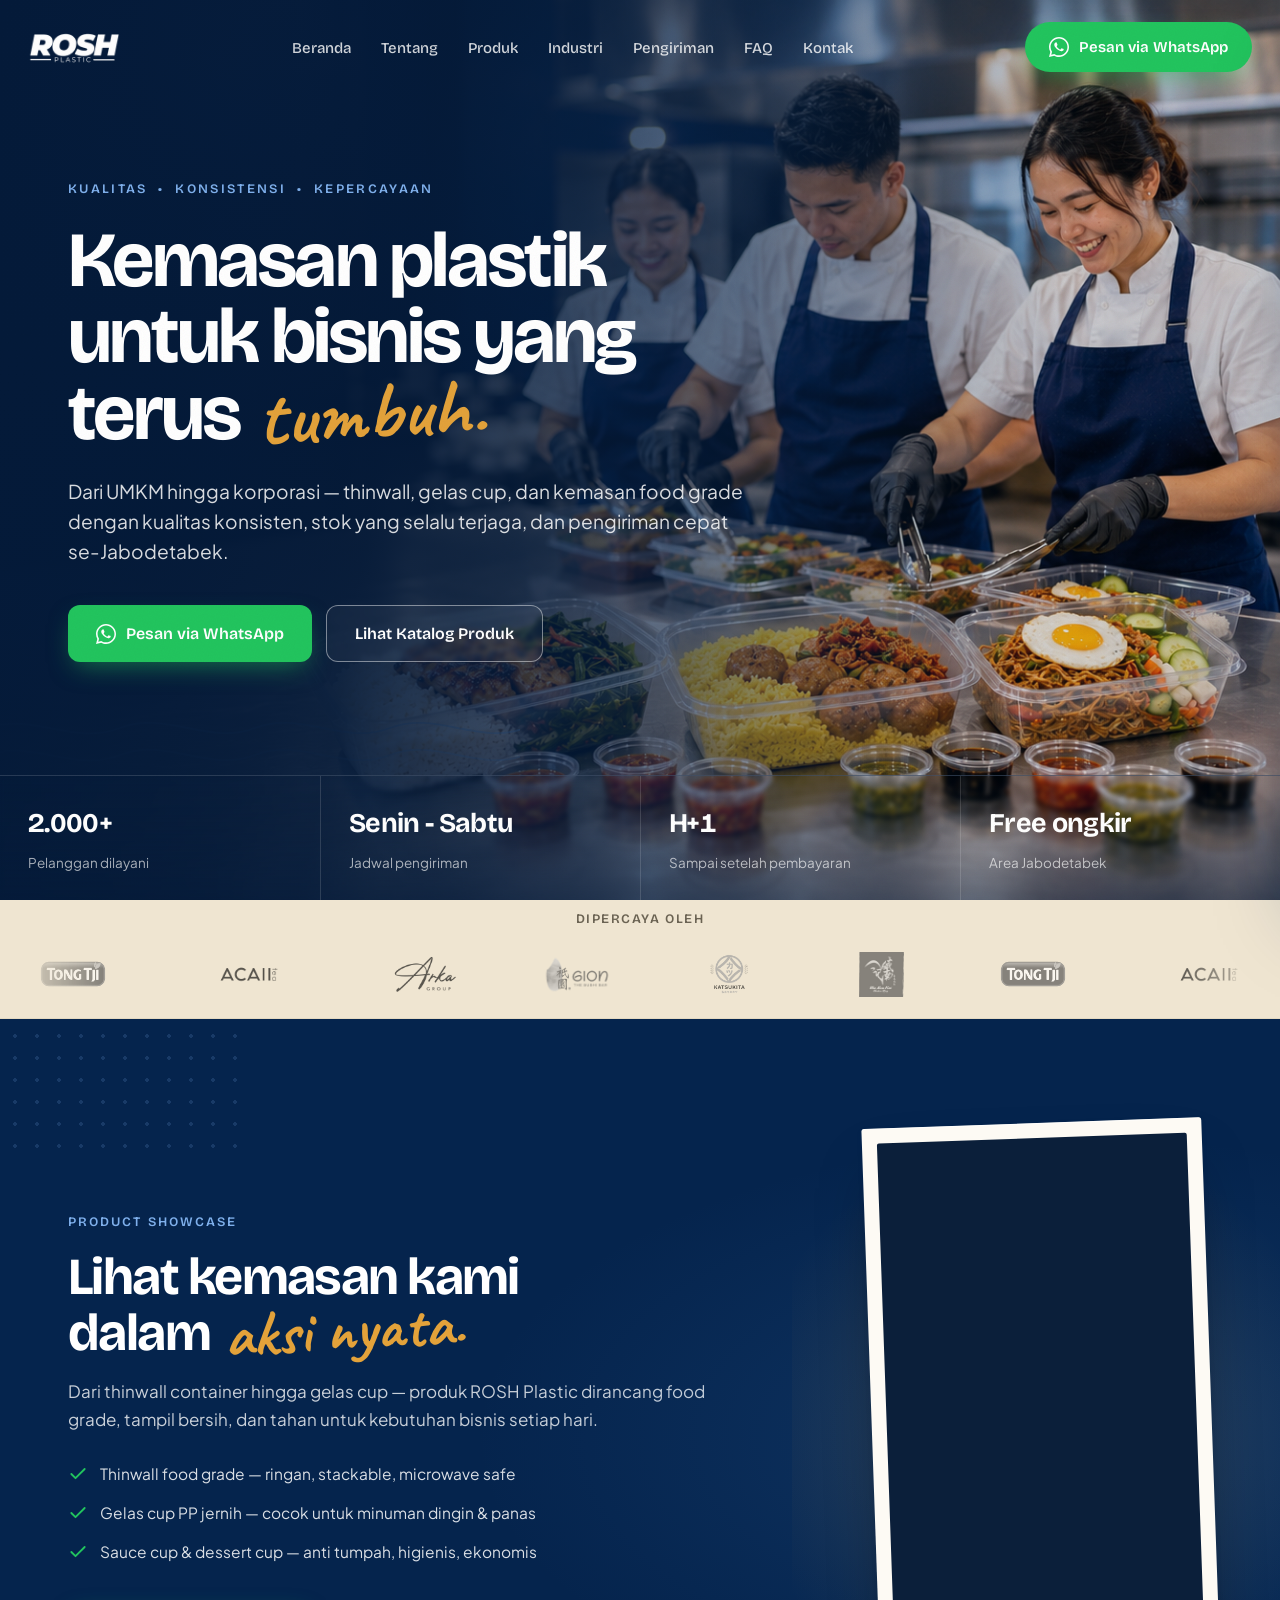
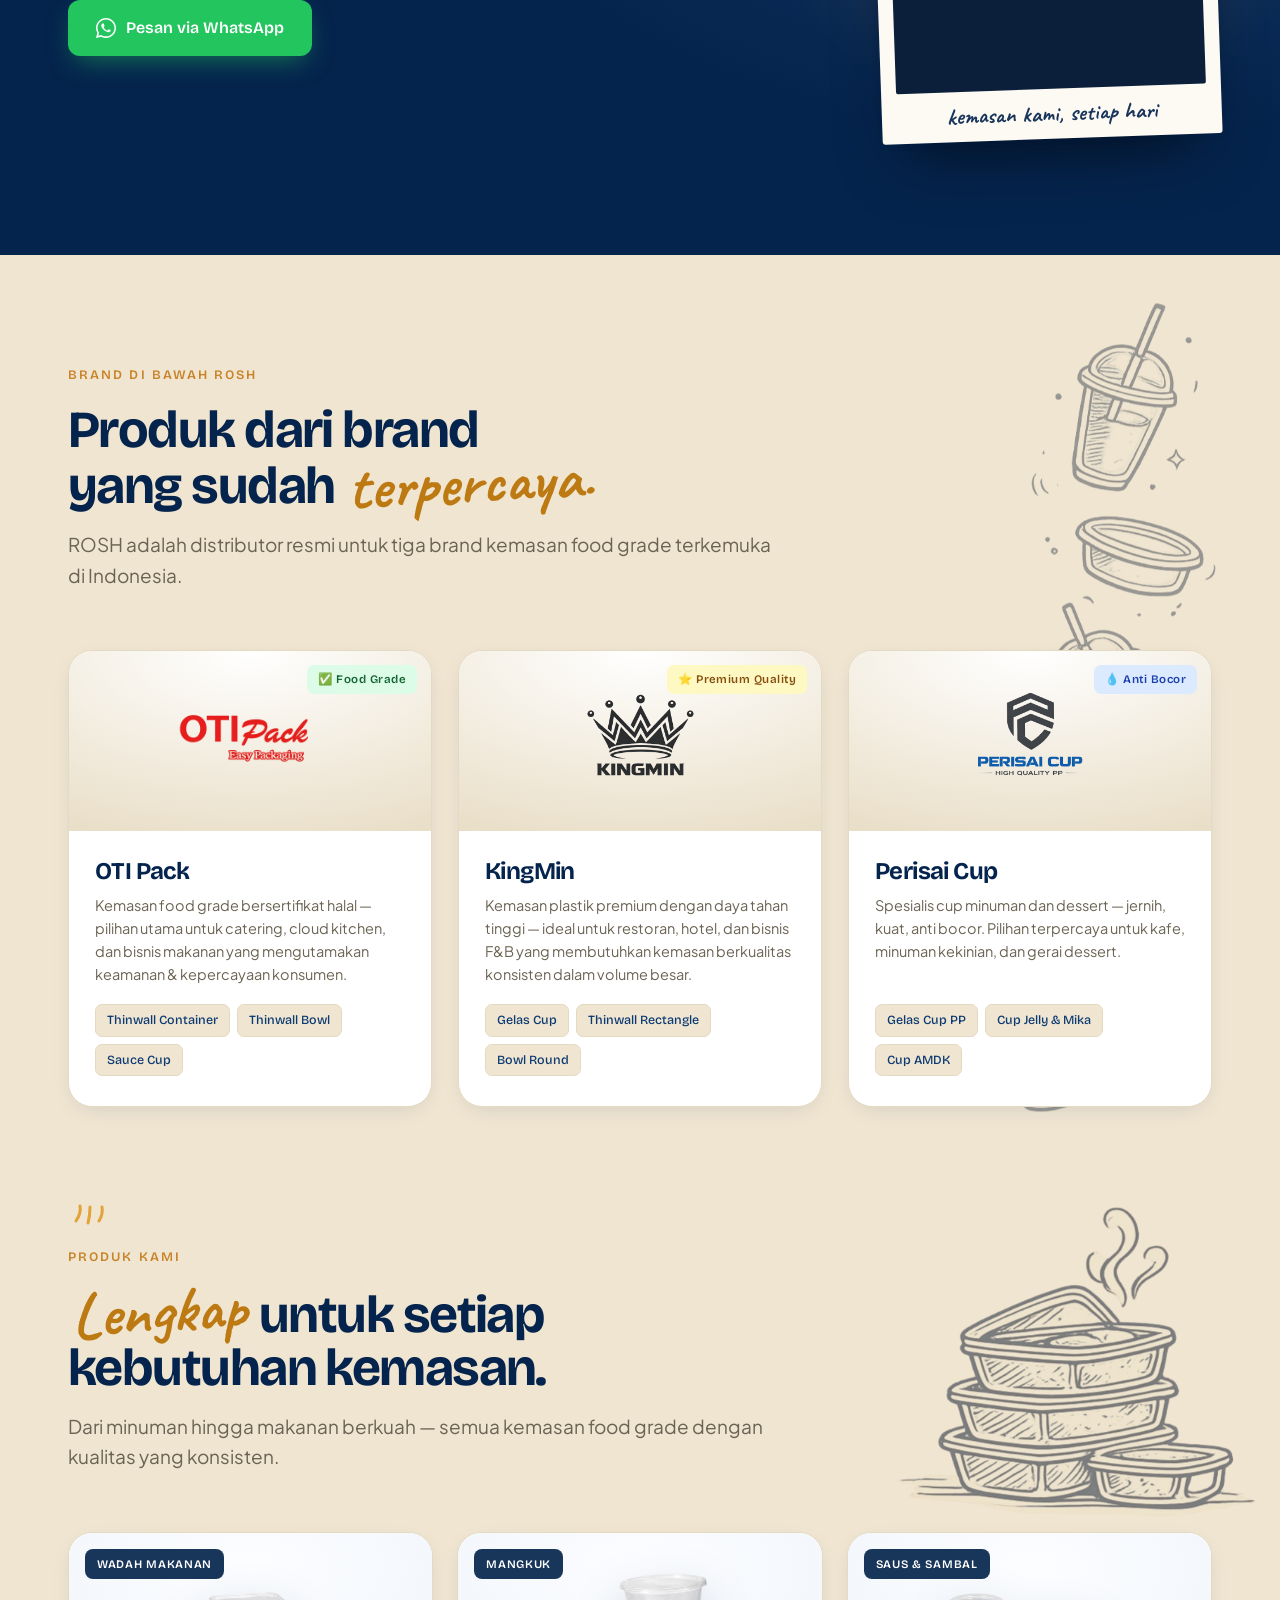
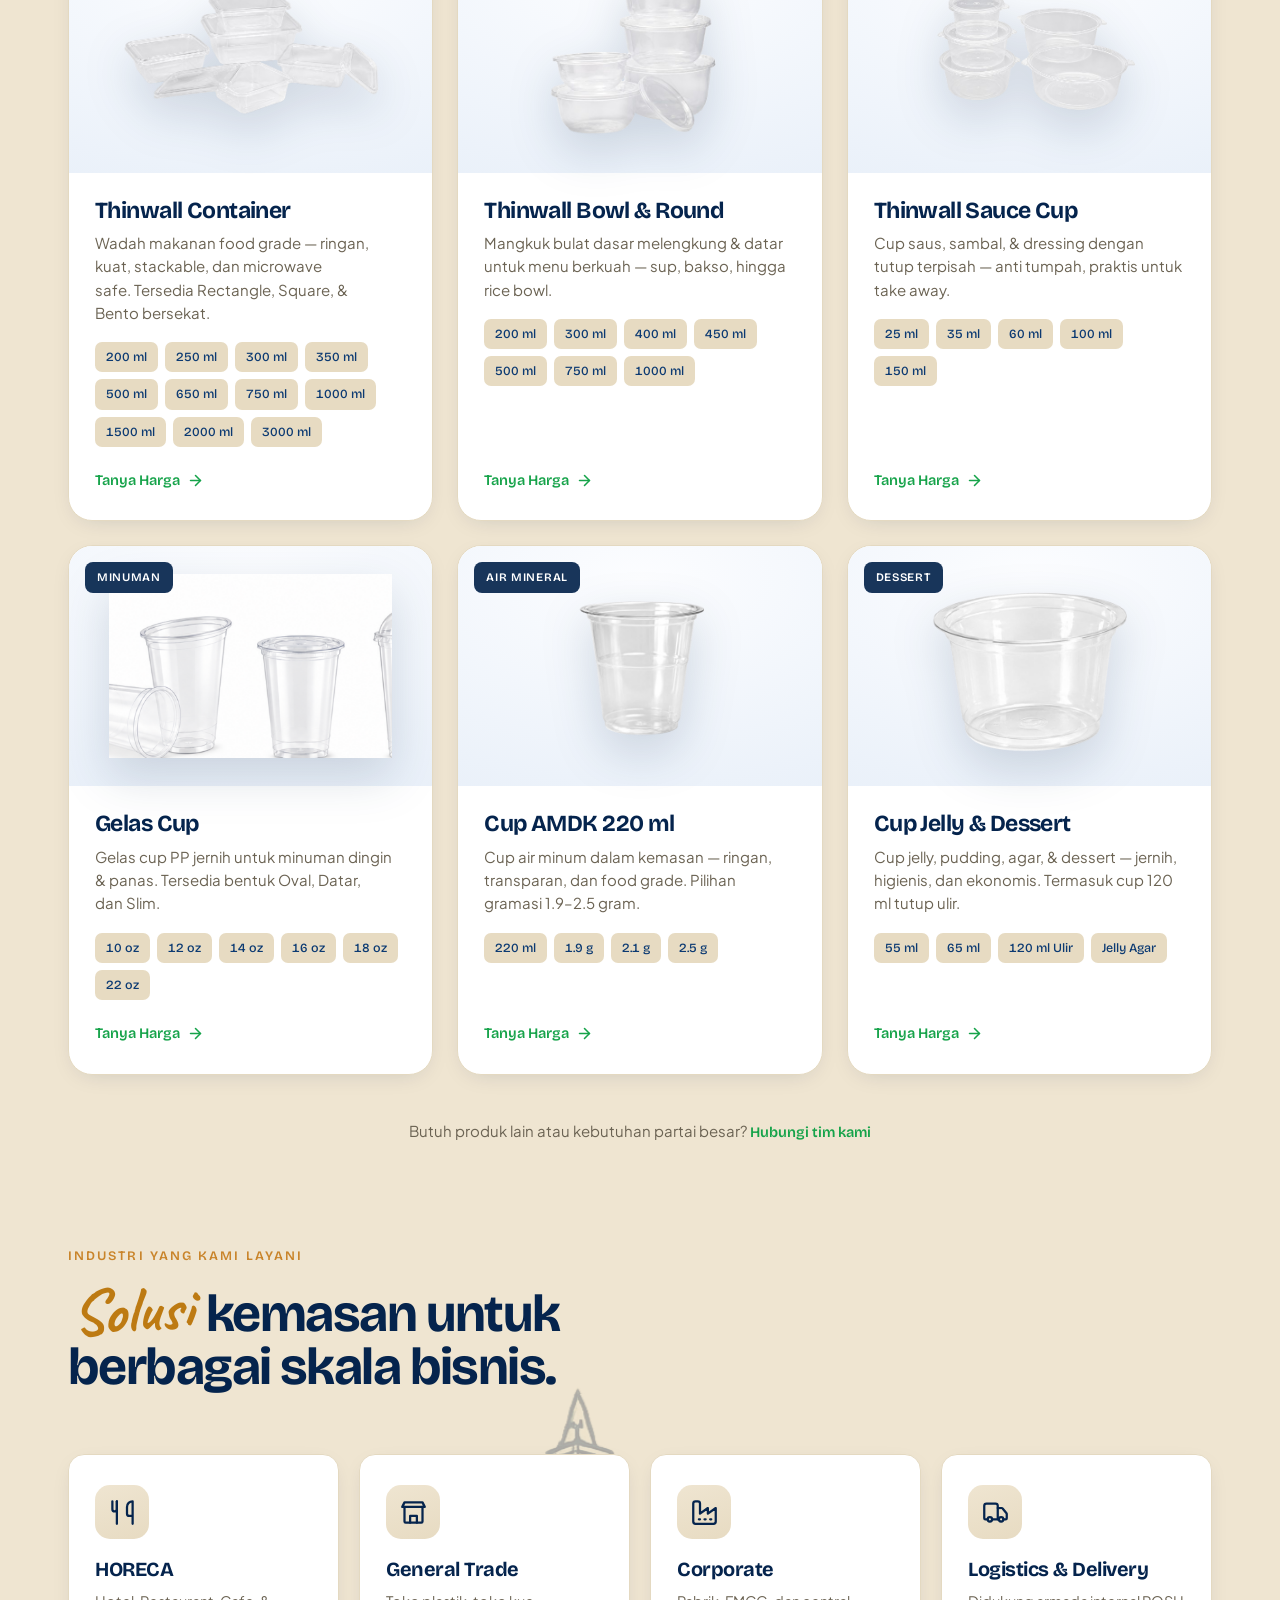
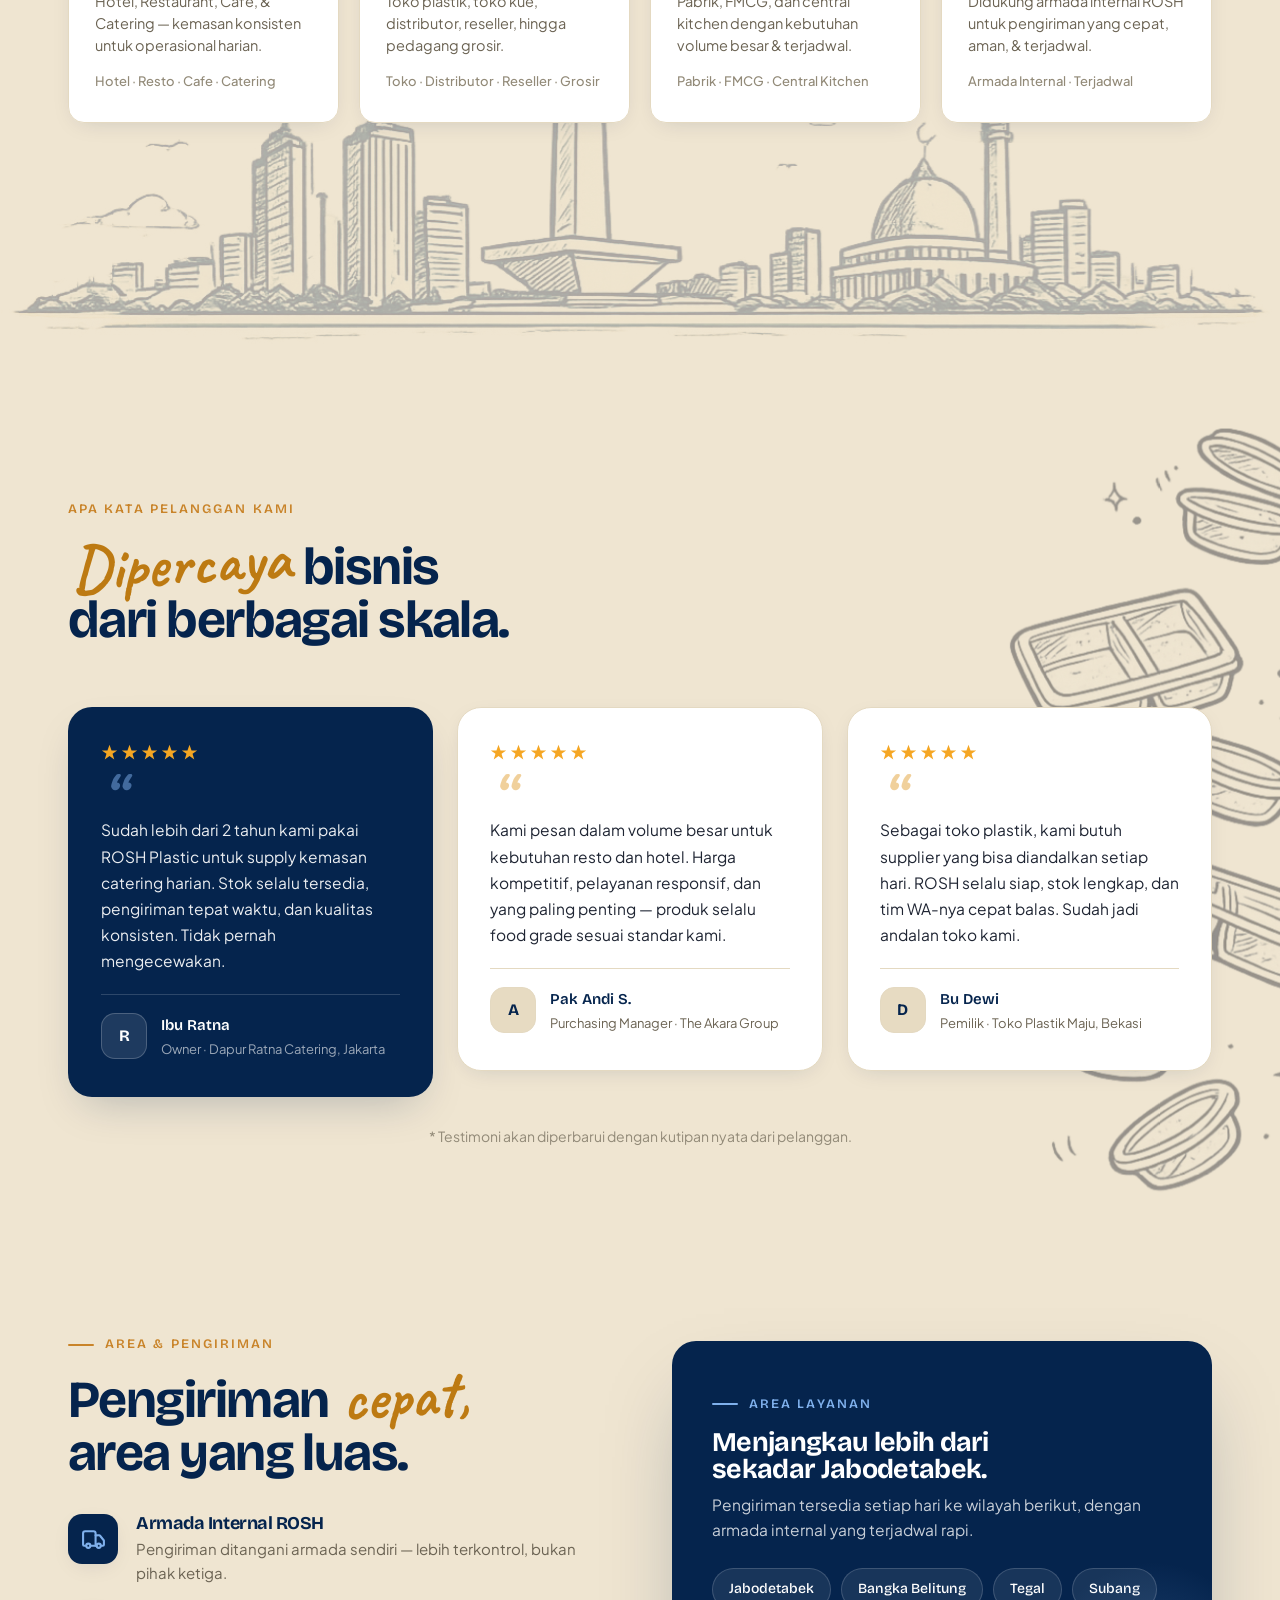
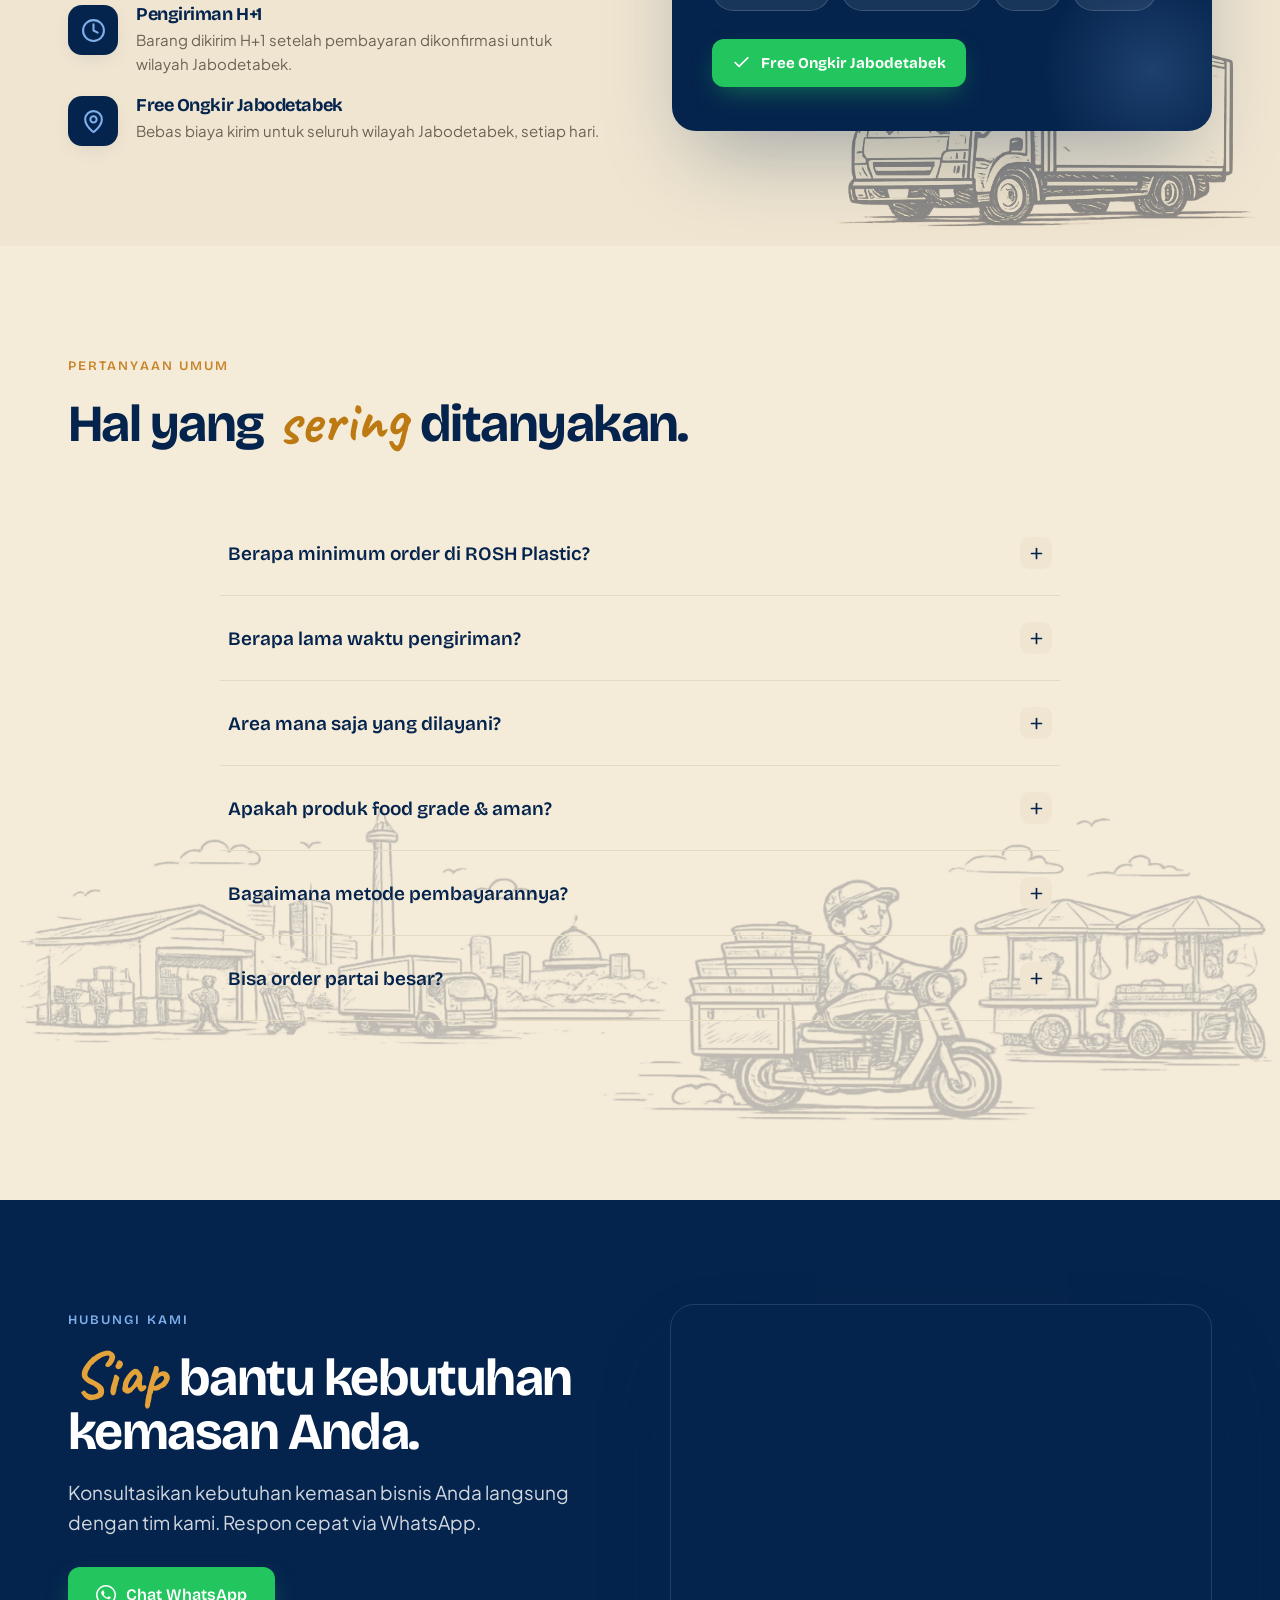
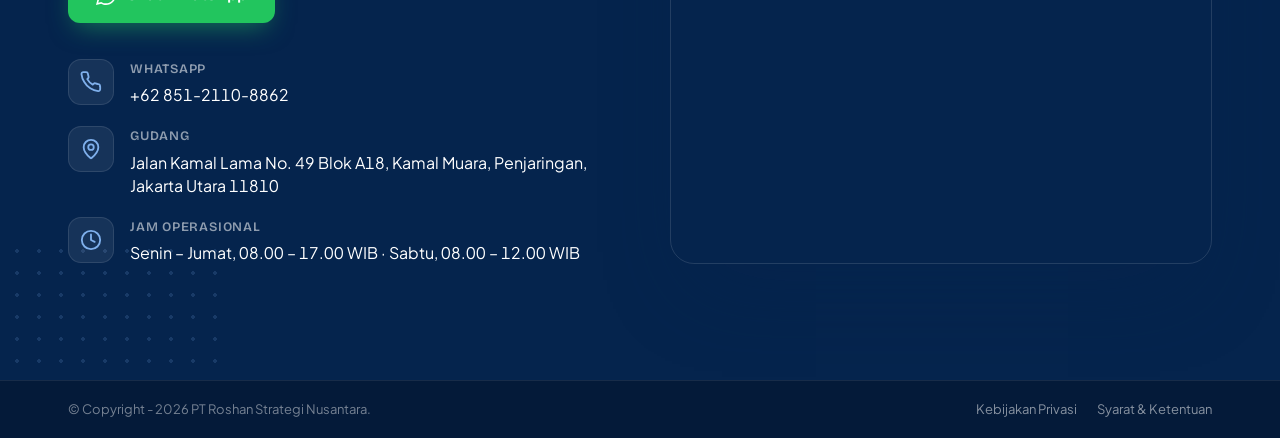
==== commit 68ff536b: "Geser ilustrasi truck sedikit ke kanan (right 3%->1%) Co-Authored-By: Claude Opus 4.8 <noreply@anthr" ====
--- a/index.html
+++ b/index.html
@@ -20,7 +20,7 @@
 <link rel="preconnect" href="https://fonts.googleapis.com" />
 <link rel="preconnect" href="https://fonts.gstatic.com" crossorigin />
 <link href="https://fonts.googleapis.com/css2?family=Bricolage+Grotesque:opsz,wght@12..96,400;12..96,500;12..96,600;12..96,700;12..96,800&family=Caveat:wght@600;700&family=Plus+Jakarta+Sans:wght@400;500;600;700&display=swap" rel="stylesheet" />
-<link rel="stylesheet" href="rosh-site.css?v=3" />
+<link rel="stylesheet" href="rosh-site.css?v=4" />
 </head>
 <body>
 
--- a/rosh-site.css
+++ b/rosh-site.css
@@ -132,7 +132,7 @@
 .art-skyline img{display:block;width:100%;height:auto;}
 /* delivery rider — armada internal (kept left so it sits on cream, not behind the navy card) */
 /* truck parked bottom-right, in the floor below the navy area card; flipped to face left */
-.art-rider{right:3%;bottom:8px;width:min(440px,38%);opacity:.42;}
+.art-rider{right:1%;bottom:8px;width:min(440px,38%);opacity:.42;}
 .art-rider img{transform:scaleX(-1);}
 /* thinwall stack — tightly-cropped (~1.16:1), sits top-right of the products band */
 .art-stack{right:1%;top:40px;width:min(420px,30%);opacity:.5;}
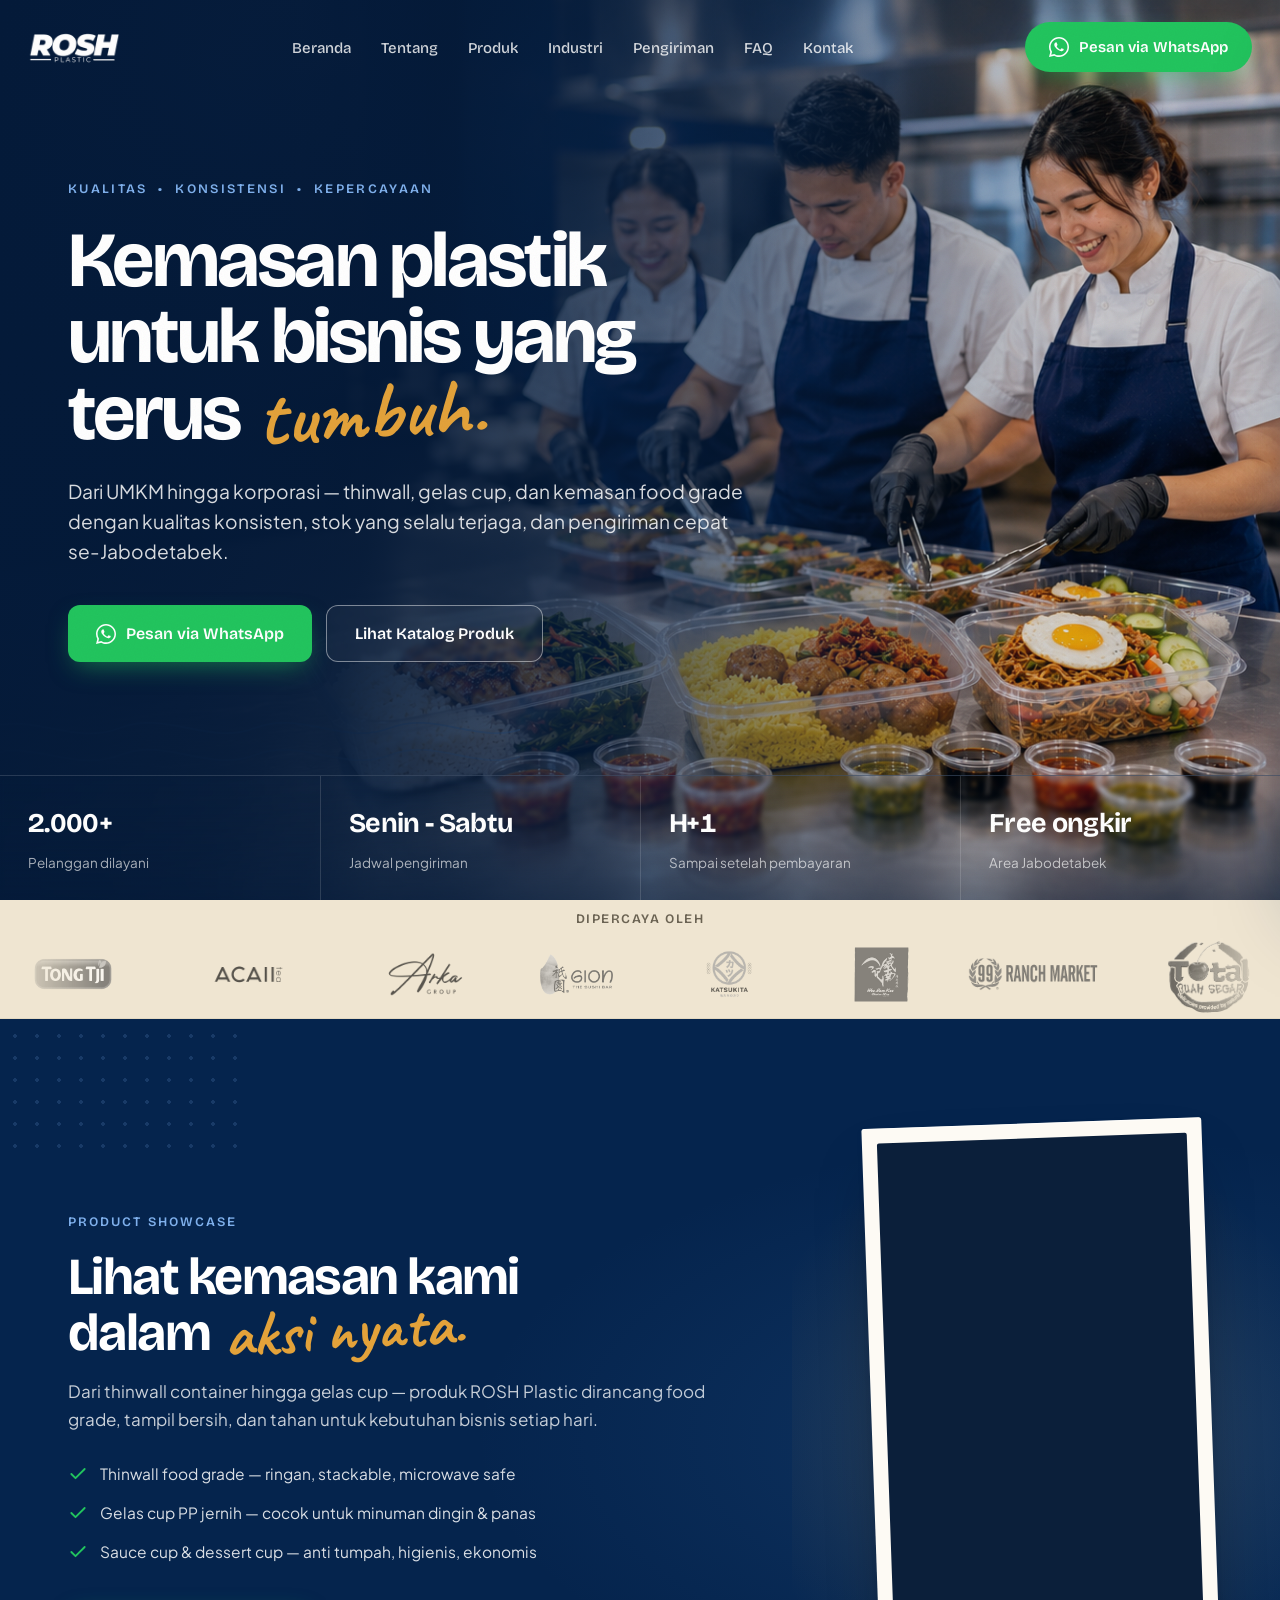
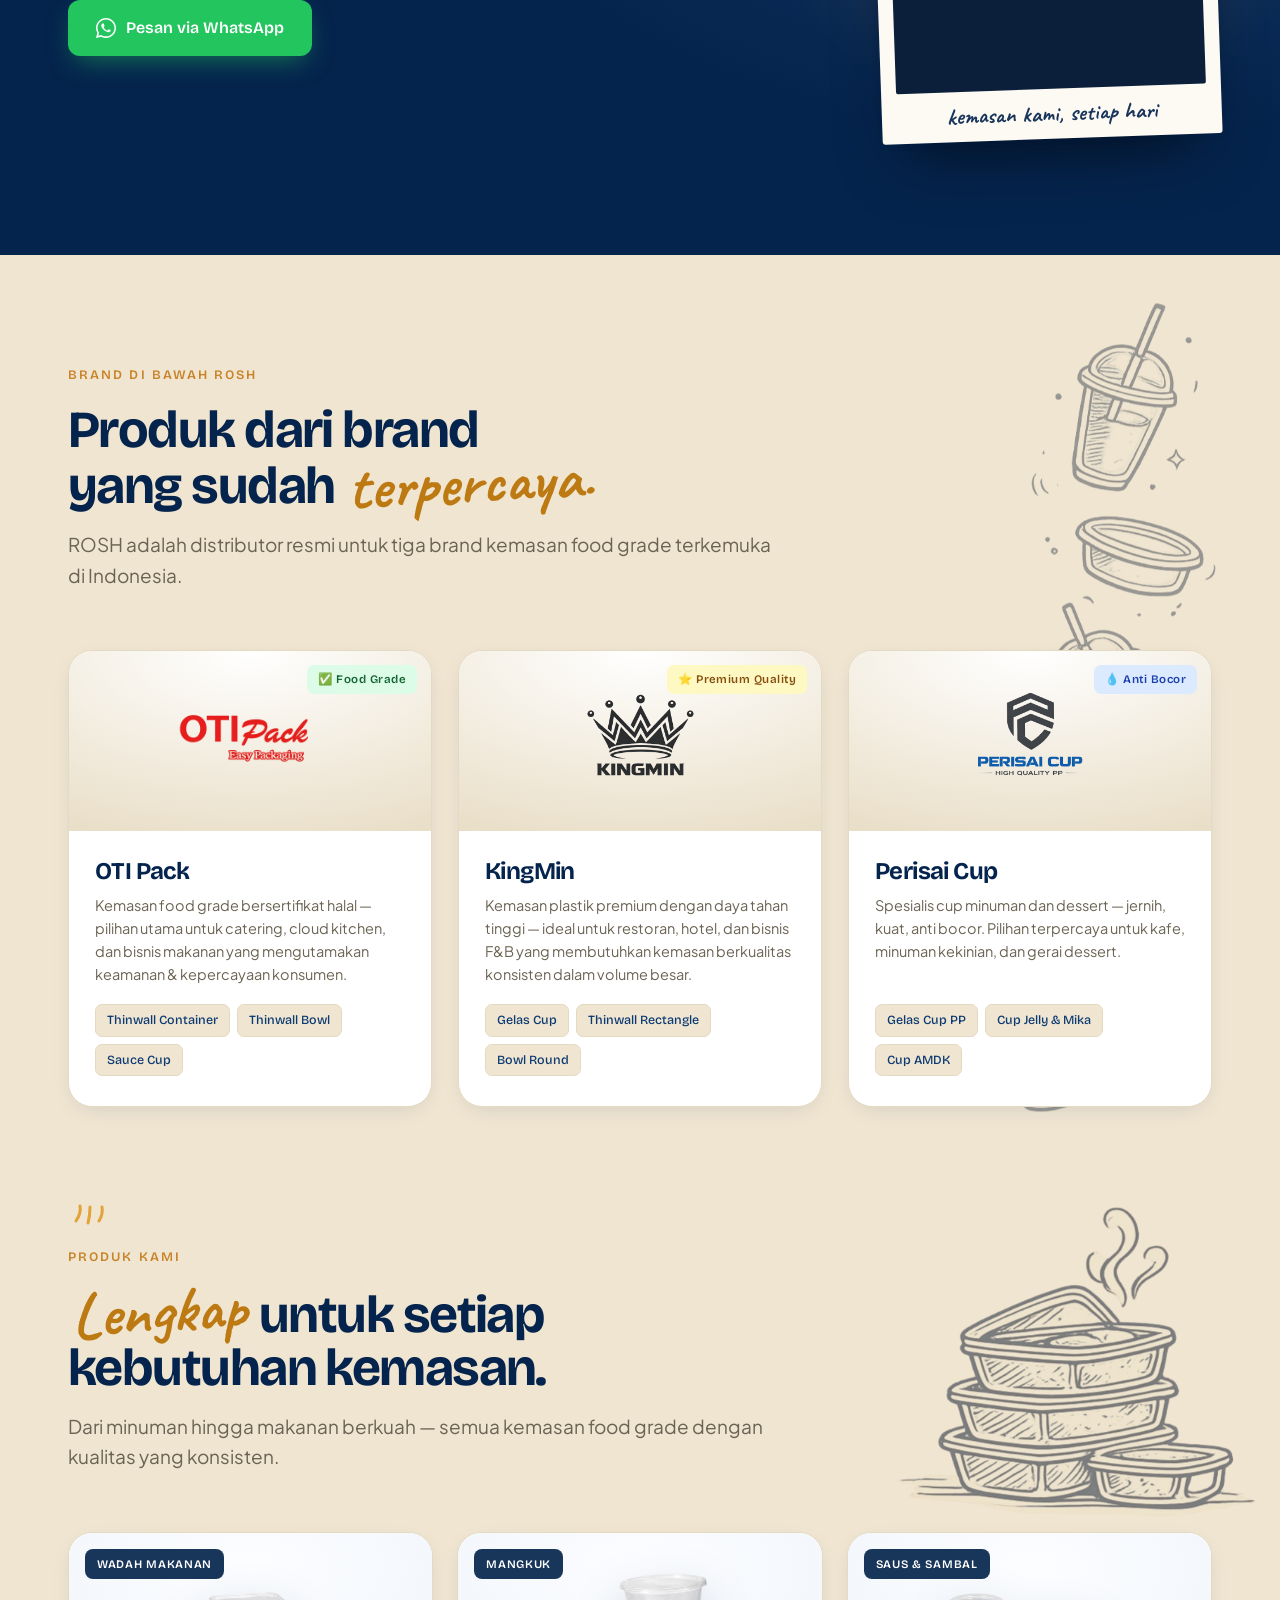
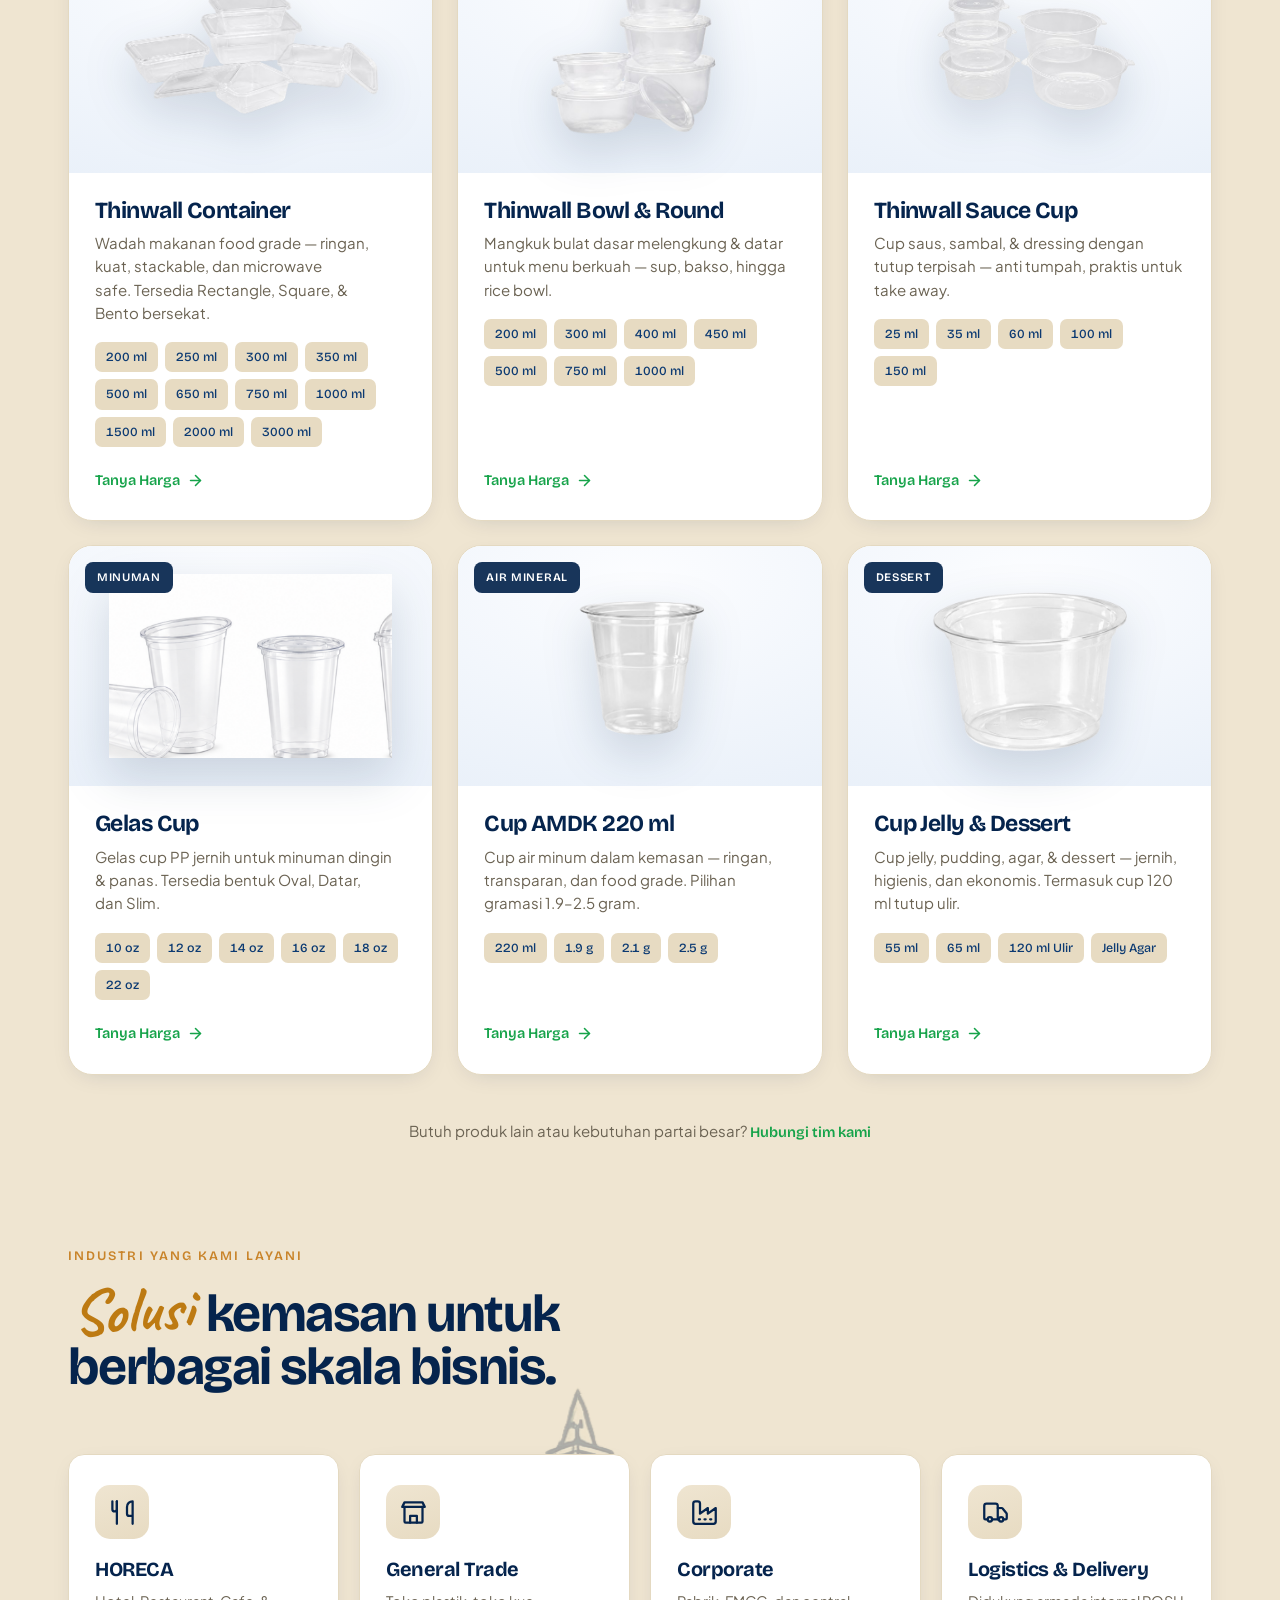
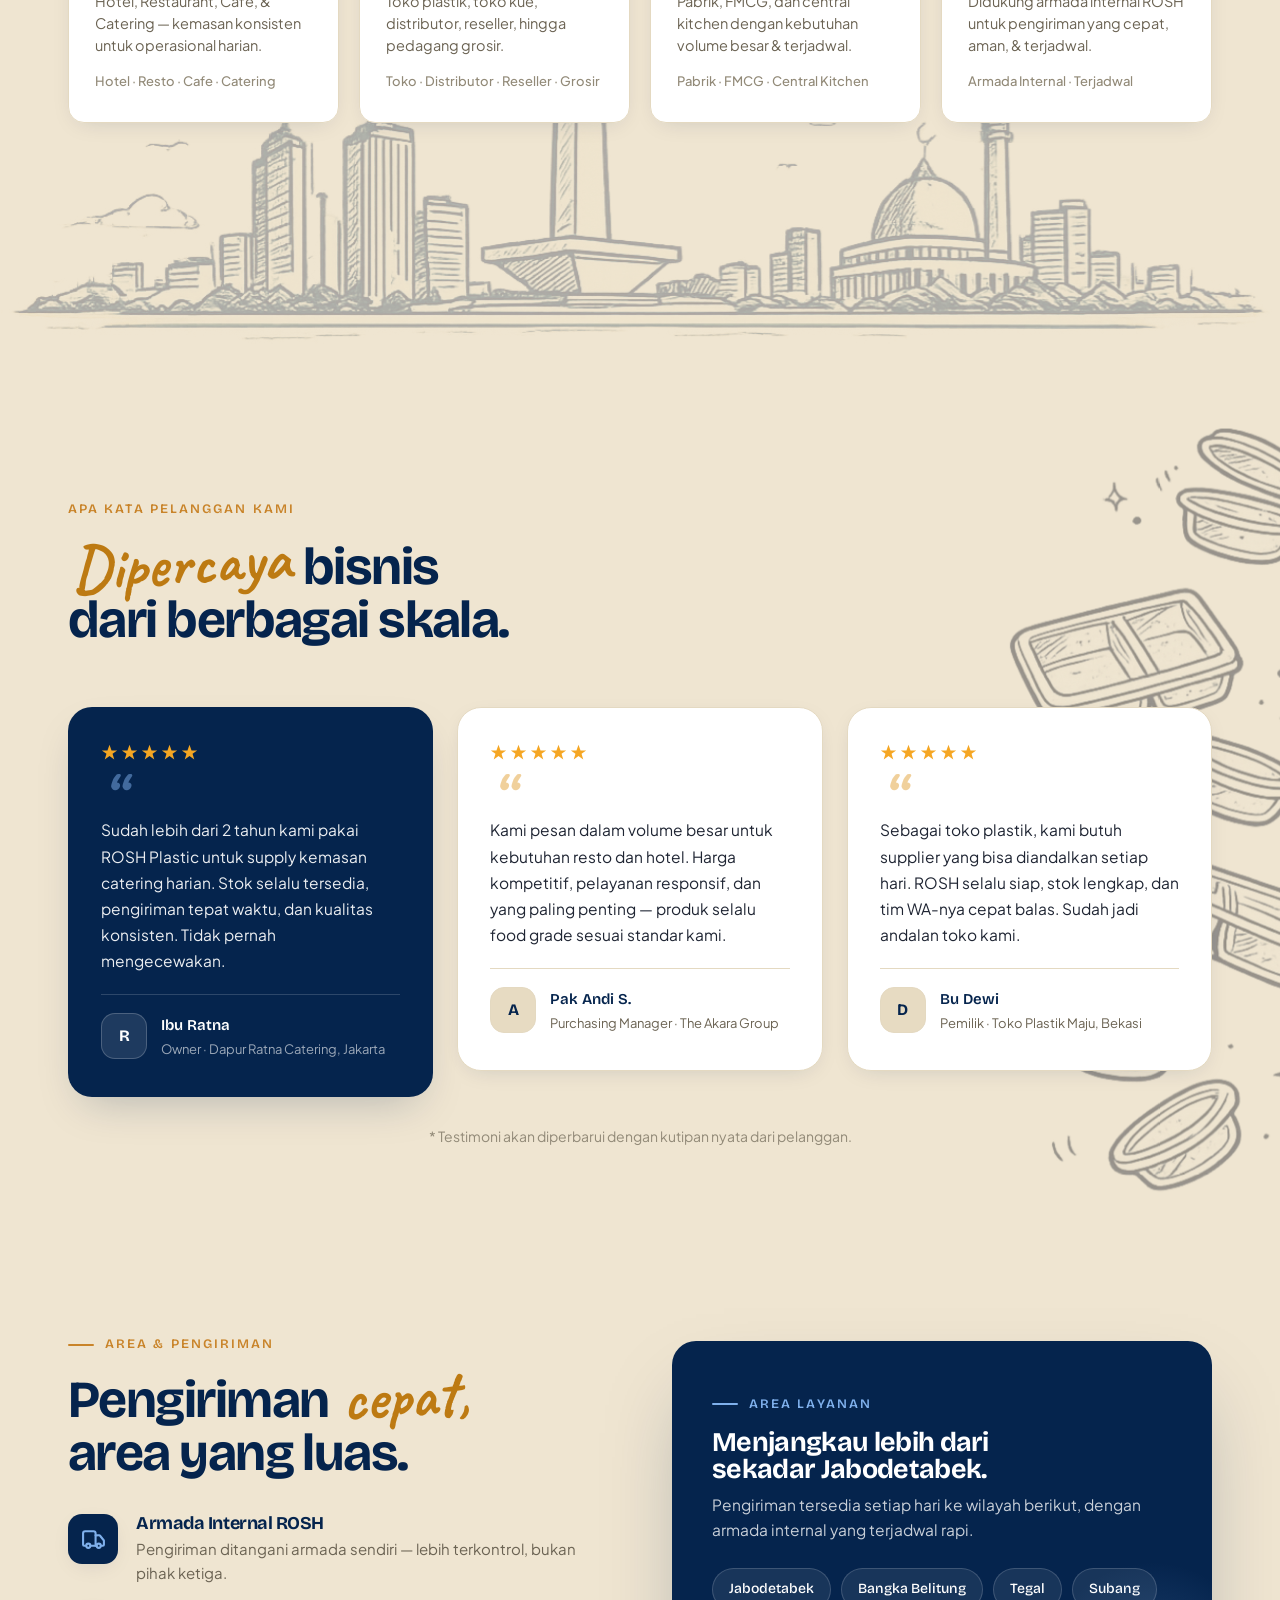
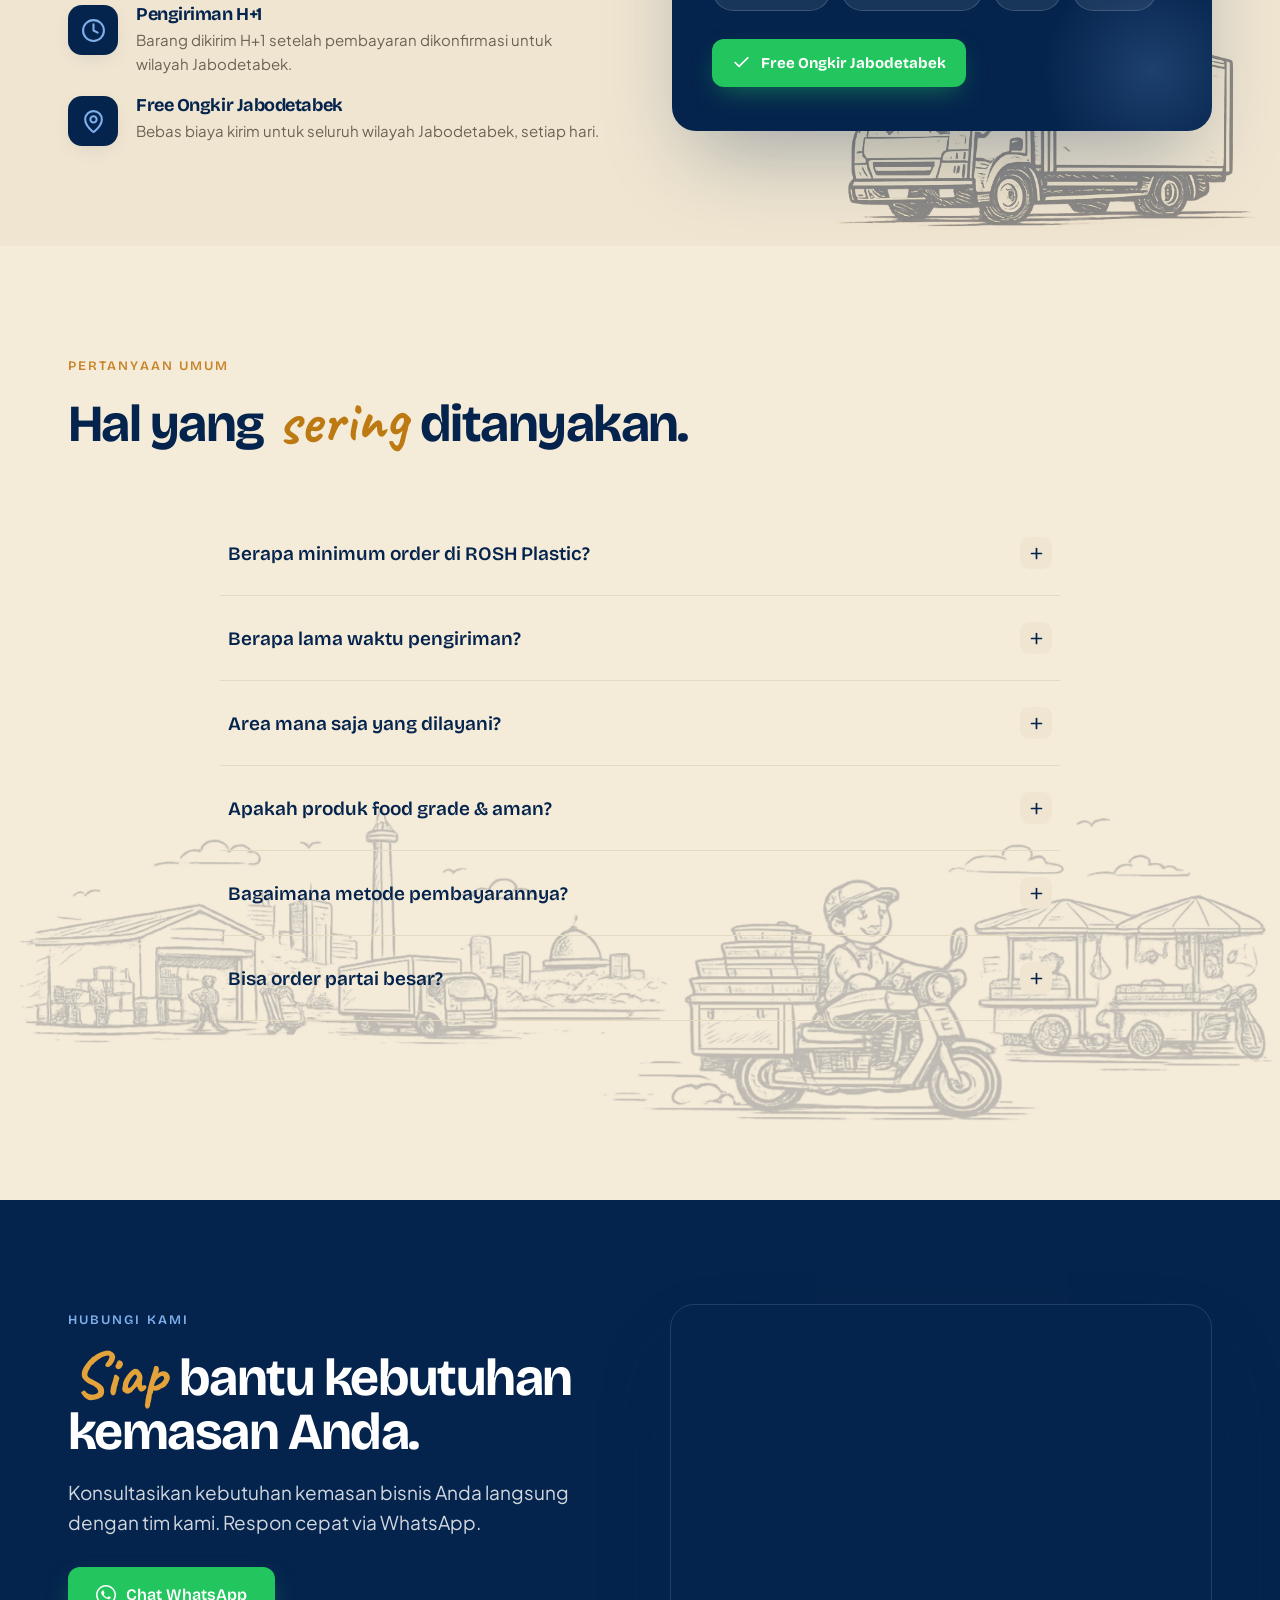
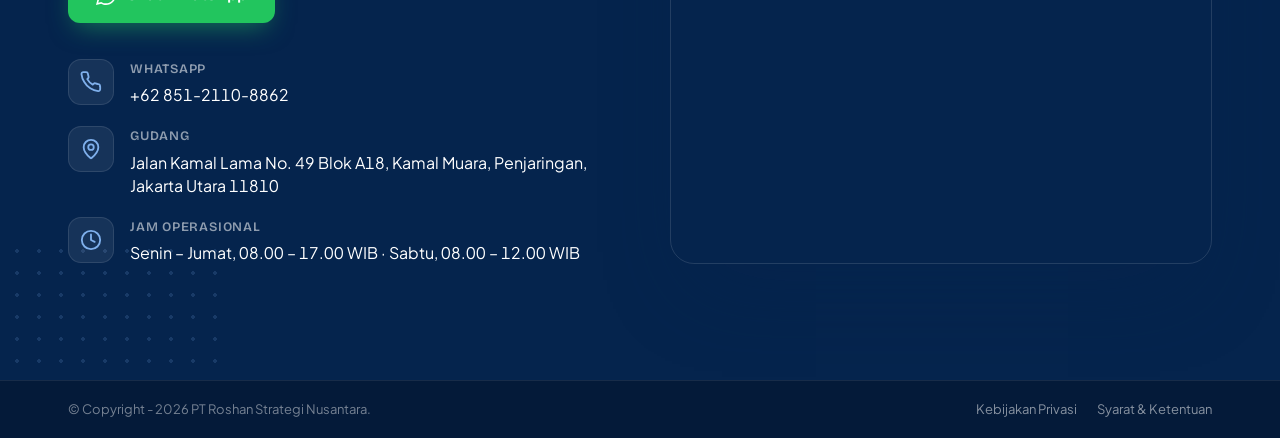
==== commit 575390af: "Tambah logo Ranch Market & Total Buah Segar di trust ticker + perbesar semua logo 20% (transform sca" ====
--- a/index.html
+++ b/index.html
@@ -121,6 +121,8 @@
       <div class="trust-logo-wrap"><img src="assets/Logo_Gion_Sushi-removebg-preview.png" alt="Gion Sushi" /></div>
       <div class="trust-logo-wrap trust-logo-lg"><img src="assets/Logo_Katsukita-removebg-preview.png" alt="Katsukita" /></div>
       <div class="trust-logo-wrap"><img src="assets/Logo Wee Nam Kee.png" alt="Wee Nam Kee" /></div>
+      <div class="trust-logo-wrap trust-logo-lg"><img src="assets/LoGo_Ranch-removebg-preview.png" alt="Ranch Market" /></div>
+      <div class="trust-logo-wrap trust-logo-lg"><img src="assets/Logo_Toal_Buah-removebg-preview.png" alt="Total Buah Segar" /></div>
       <!-- set B (duplicate untuk seamless loop) -->
       <div class="trust-logo-wrap trust-logo-lg"><img src="assets/logo-tong-tji.png" alt="" /></div>
       <div class="trust-logo-wrap trust-logo-lg"><img src="assets/Logo_Acaii_Tea-removebg-preview.png" alt="" /></div>
@@ -128,6 +130,8 @@
       <div class="trust-logo-wrap"><img src="assets/Logo_Gion_Sushi-removebg-preview.png" alt="" /></div>
       <div class="trust-logo-wrap trust-logo-lg"><img src="assets/Logo_Katsukita-removebg-preview.png" alt="" /></div>
       <div class="trust-logo-wrap"><img src="assets/Logo Wee Nam Kee.png" alt="" /></div>
+      <div class="trust-logo-wrap trust-logo-lg"><img src="assets/LoGo_Ranch-removebg-preview.png" alt="" /></div>
+      <div class="trust-logo-wrap trust-logo-lg"><img src="assets/Logo_Toal_Buah-removebg-preview.png" alt="" /></div>
     </div>
   </div>
 </section>
--- a/rosh-site.css
+++ b/rosh-site.css
@@ -262,7 +262,7 @@
 .trust-logo-wrap{display:flex;align-items:center;justify-content:center;width:98px;height:45px;flex-shrink:0;
   filter:saturate(0) opacity(0.65);transition:filter .3s;}
 .trust-logo-wrap:hover{filter:saturate(1) opacity(1);}
-.trust-logo-wrap img{max-width:100%;max-height:100%;width:auto;height:auto;object-fit:contain;}
+.trust-logo-wrap img{max-width:100%;max-height:100%;width:auto;height:auto;object-fit:contain;transform:scale(1.2);transform-origin:center;}
 .trust-logo-lg{width:146px;height:68px;}
 @keyframes trust-ticker{
   from{transform:translateX(0);}
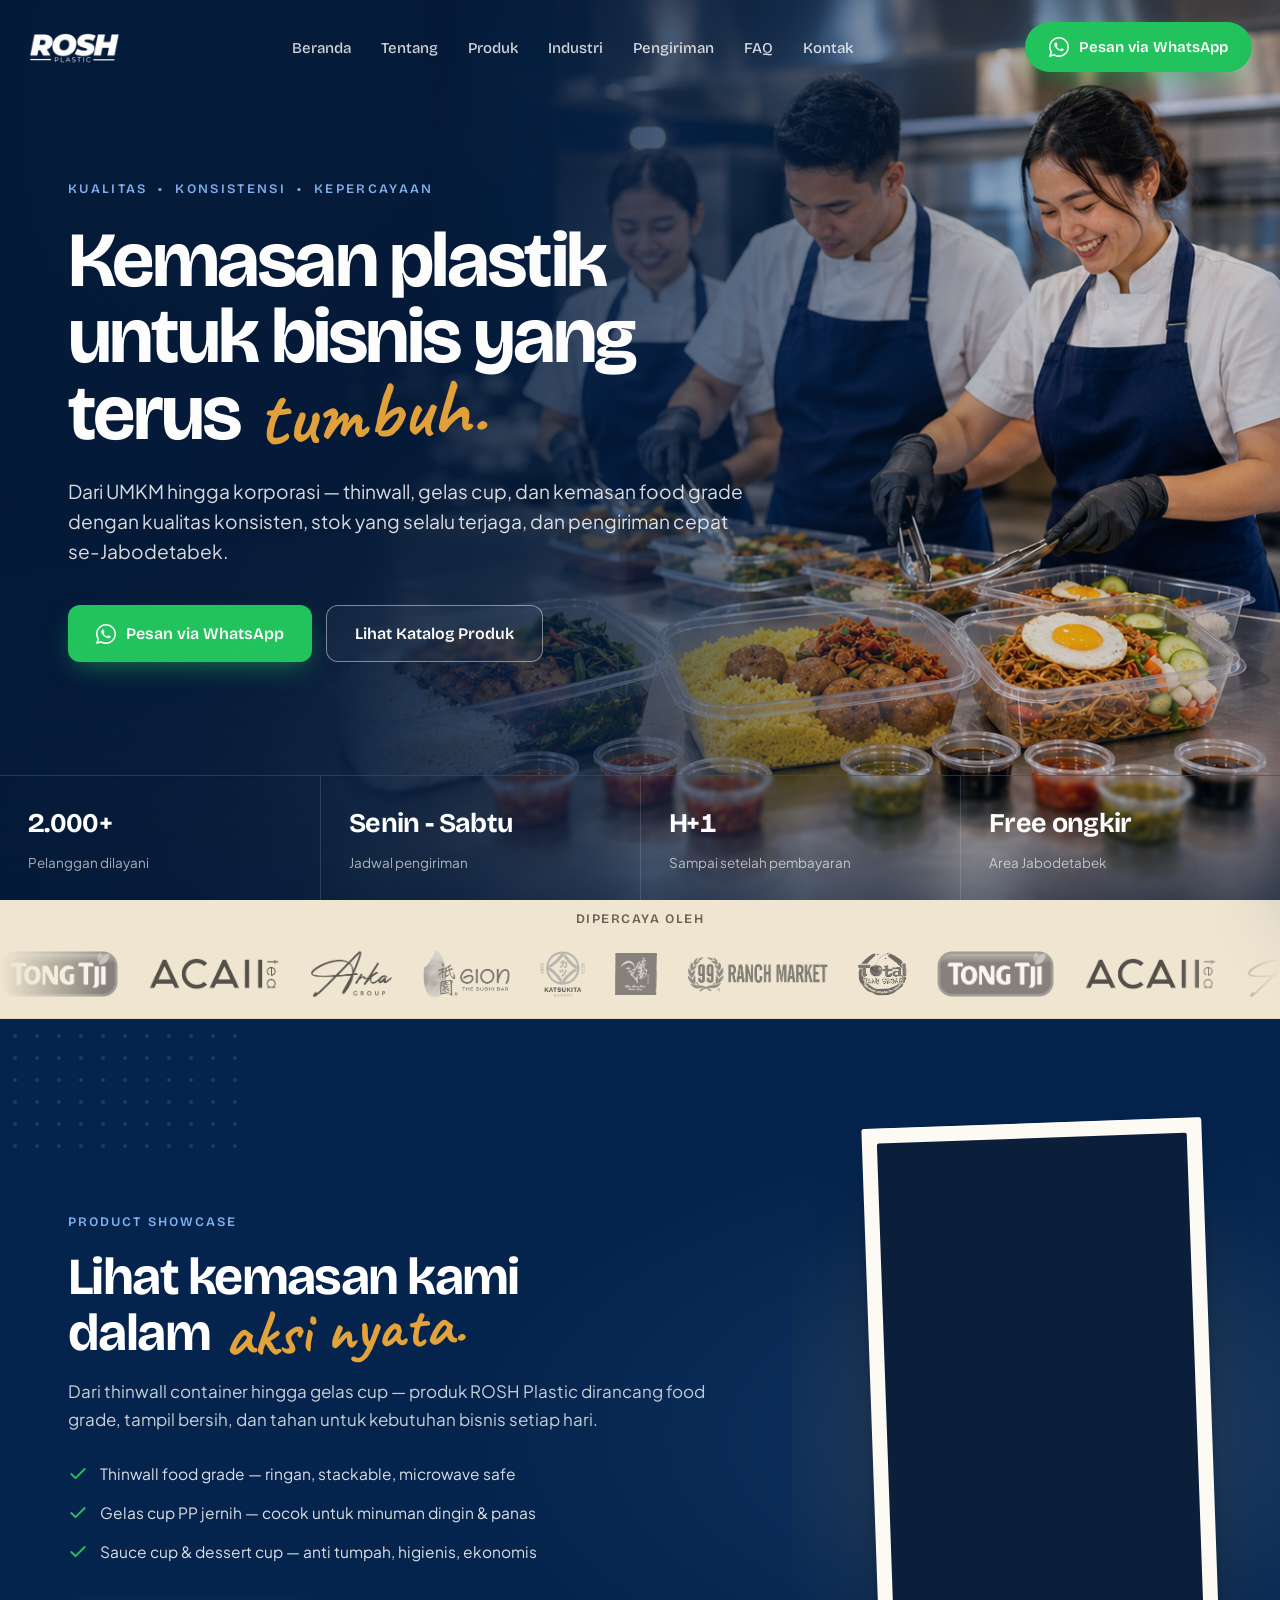
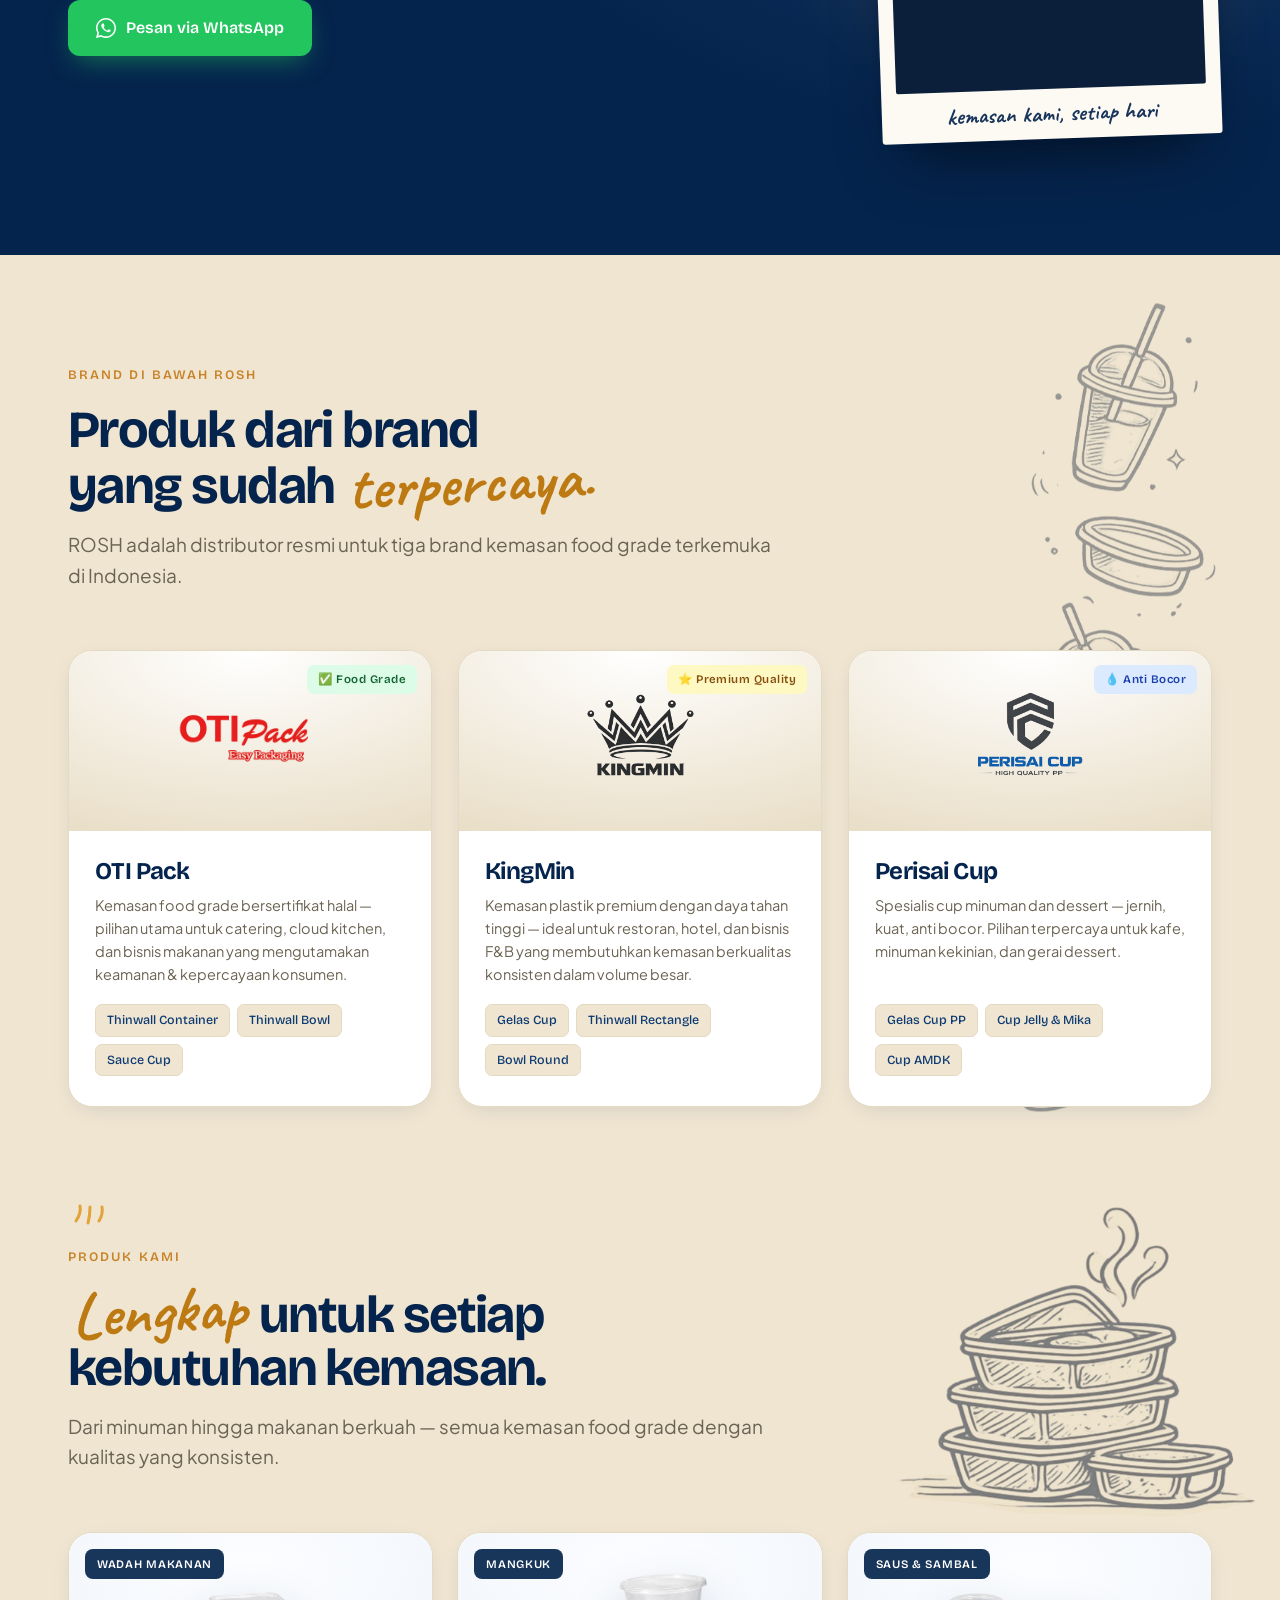
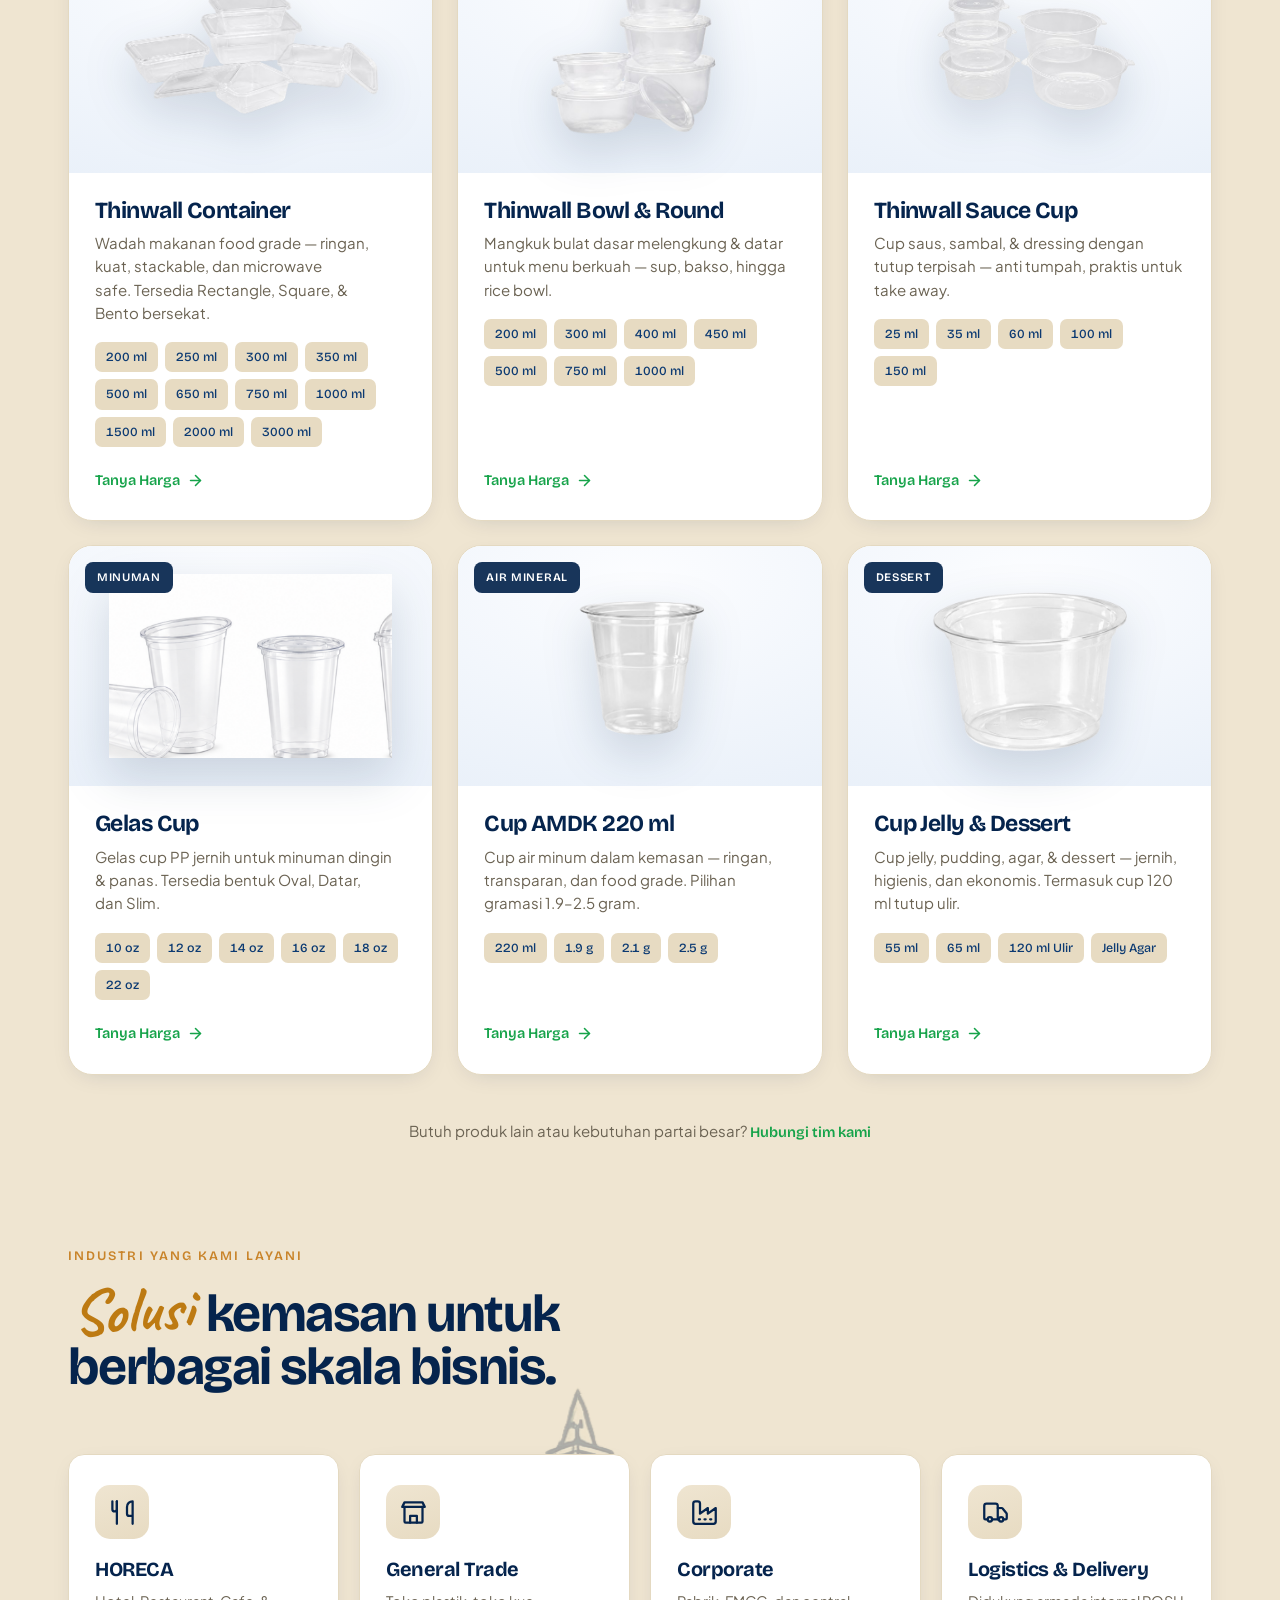
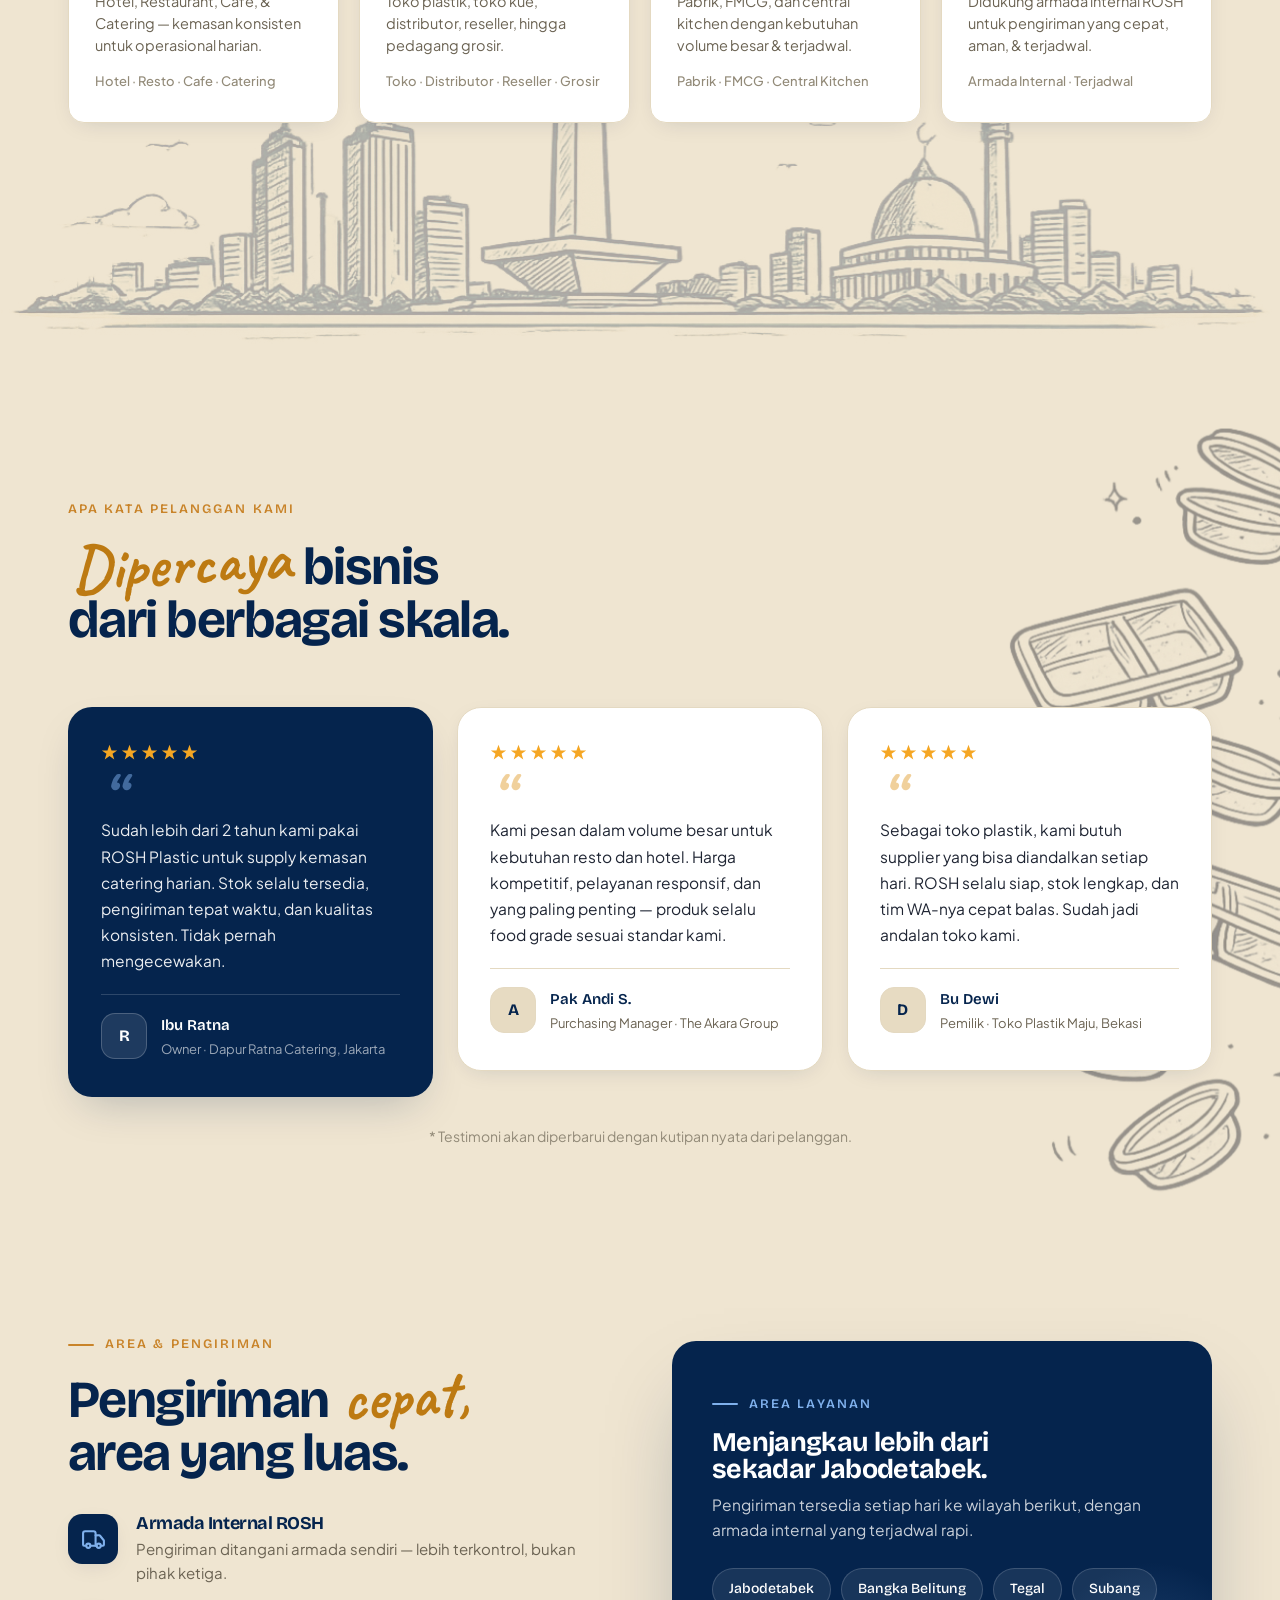
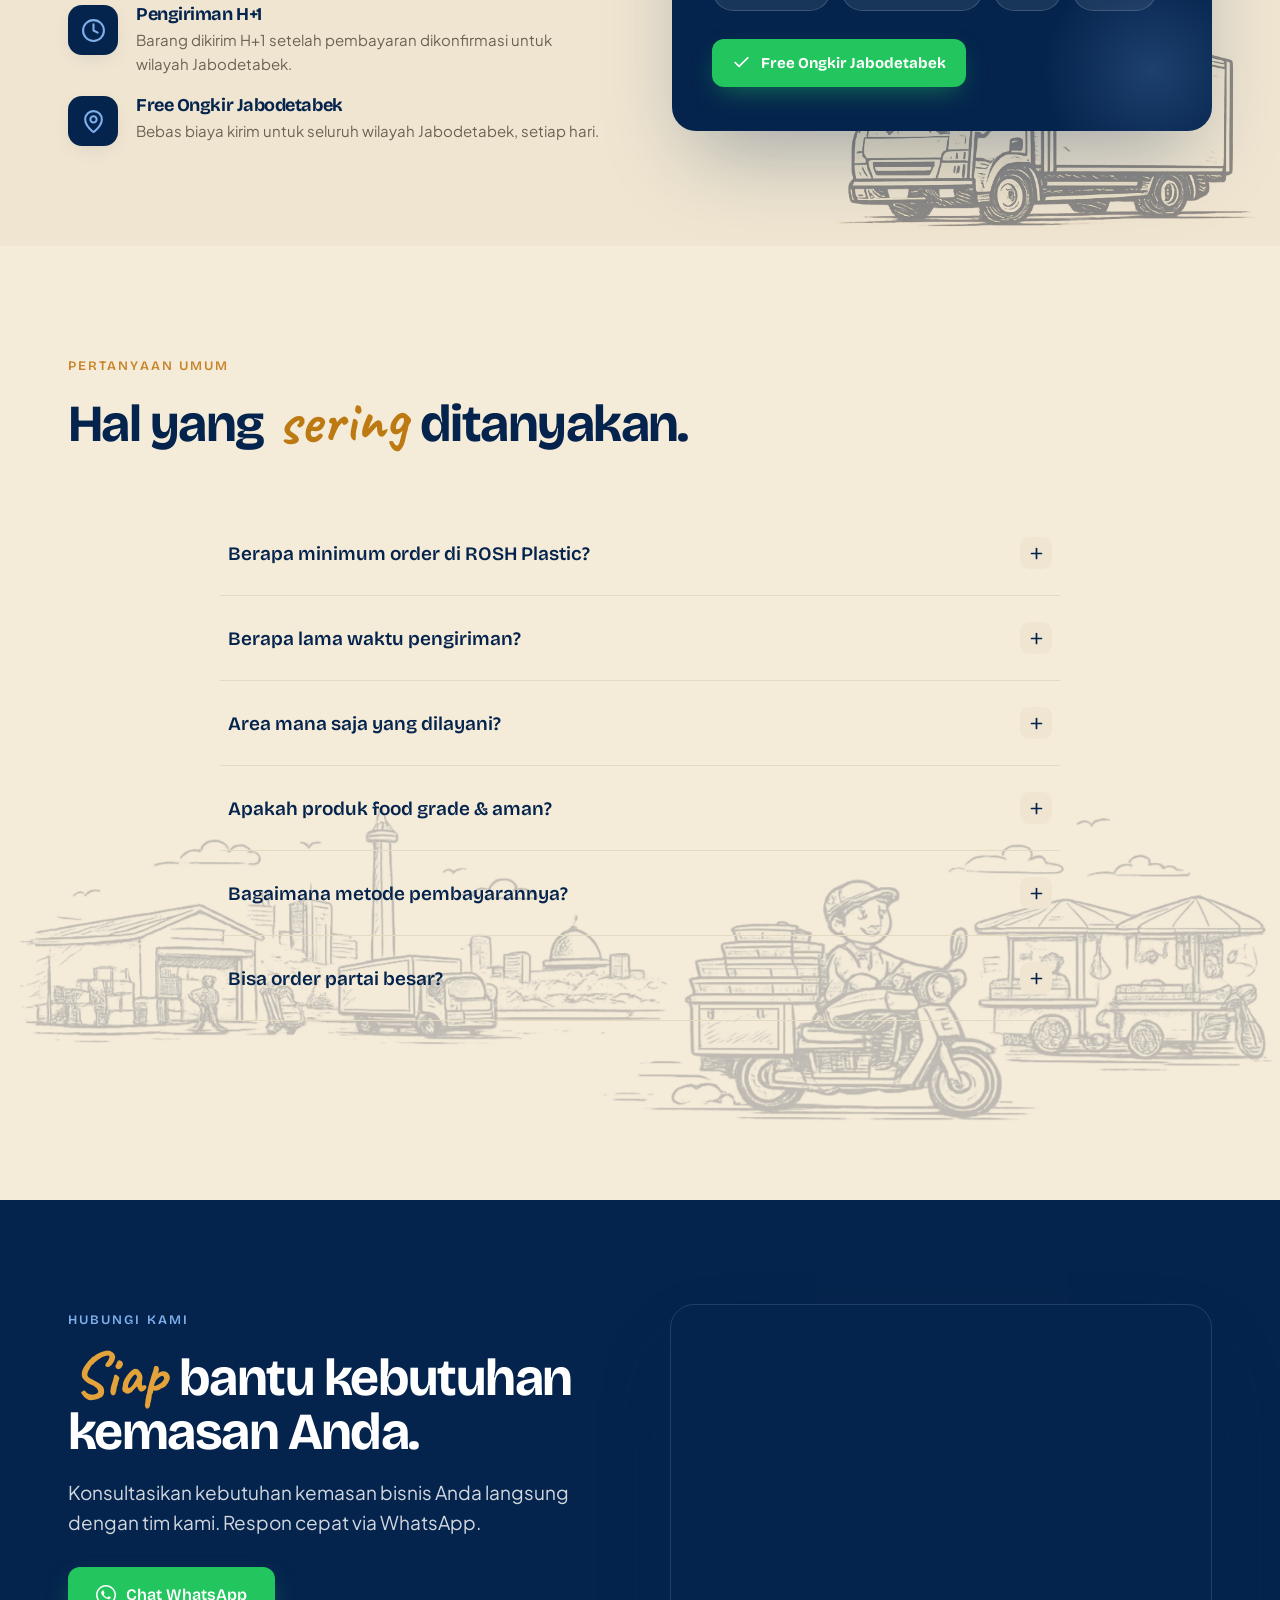
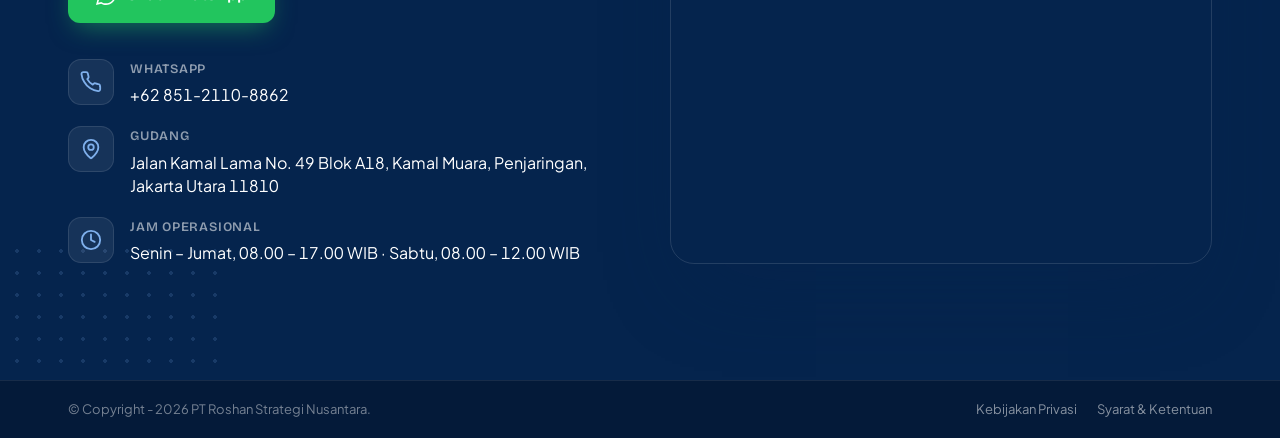
==== commit 5cf1cd2d: "Samakan ukuran optical logo trust ticker: trim semua logo ke konten (buang padding transparan) + siz" ====
--- a/index.html
+++ b/index.html
@@ -20,7 +20,7 @@
 <link rel="preconnect" href="https://fonts.googleapis.com" />
 <link rel="preconnect" href="https://fonts.gstatic.com" crossorigin />
 <link href="https://fonts.googleapis.com/css2?family=Bricolage+Grotesque:opsz,wght@12..96,400;12..96,500;12..96,600;12..96,700;12..96,800&family=Caveat:wght@600;700&family=Plus+Jakarta+Sans:wght@400;500;600;700&display=swap" rel="stylesheet" />
-<link rel="stylesheet" href="rosh-site.css?v=4" />
+<link rel="stylesheet" href="rosh-site.css?v=5" />
 </head>
 <body>
 
@@ -115,23 +115,23 @@
   <div class="trust-ticker">
     <div class="trust-track" aria-hidden="true">
       <!-- set A -->
-      <div class="trust-logo-wrap trust-logo-lg"><img src="assets/logo-tong-tji.png" alt="Tong Tji" /></div>
-      <div class="trust-logo-wrap trust-logo-lg"><img src="assets/Logo_Acaii_Tea-removebg-preview.png" alt="Acaii Tea" /></div>
-      <div class="trust-logo-wrap trust-logo-lg"><img src="assets/Logo_Arka_Group-removebg-preview.png" alt="Arka Group" /></div>
-      <div class="trust-logo-wrap"><img src="assets/Logo_Gion_Sushi-removebg-preview.png" alt="Gion Sushi" /></div>
-      <div class="trust-logo-wrap trust-logo-lg"><img src="assets/Logo_Katsukita-removebg-preview.png" alt="Katsukita" /></div>
-      <div class="trust-logo-wrap"><img src="assets/Logo Wee Nam Kee.png" alt="Wee Nam Kee" /></div>
-      <div class="trust-logo-wrap trust-logo-lg"><img src="assets/LoGo_Ranch-removebg-preview.png" alt="Ranch Market" /></div>
-      <div class="trust-logo-wrap trust-logo-lg"><img src="assets/Logo_Toal_Buah-removebg-preview.png" alt="Total Buah Segar" /></div>
+      <div class="trust-logo-wrap"><img class="tl-tongtji" src="assets/logo-tong-tji-trim.png" alt="Tong Tji" /></div>
+      <div class="trust-logo-wrap"><img class="tl-acaii" src="assets/Logo_Acaii_Tea-removebg-preview-trim.png" alt="Acaii Tea" /></div>
+      <div class="trust-logo-wrap"><img class="tl-arka" src="assets/Logo_Arka_Group-removebg-preview-trim.png" alt="Arka Group" /></div>
+      <div class="trust-logo-wrap"><img class="tl-gion" src="assets/Logo_Gion_Sushi-removebg-preview-trim.png" alt="Gion Sushi" /></div>
+      <div class="trust-logo-wrap"><img class="tl-katsukita" src="assets/Logo_Katsukita-removebg-preview-trim.png" alt="Katsukita" /></div>
+      <div class="trust-logo-wrap"><img class="tl-wnk" src="assets/Logo Wee Nam Kee.png" alt="Wee Nam Kee" /></div>
+      <div class="trust-logo-wrap"><img class="tl-ranch" src="assets/LoGo_Ranch-removebg-preview-trim.png" alt="Ranch Market" /></div>
+      <div class="trust-logo-wrap"><img class="tl-totalbuah" src="assets/Logo_Toal_Buah-removebg-preview-trim.png" alt="Total Buah Segar" /></div>
       <!-- set B (duplicate untuk seamless loop) -->
-      <div class="trust-logo-wrap trust-logo-lg"><img src="assets/logo-tong-tji.png" alt="" /></div>
-      <div class="trust-logo-wrap trust-logo-lg"><img src="assets/Logo_Acaii_Tea-removebg-preview.png" alt="" /></div>
-      <div class="trust-logo-wrap trust-logo-lg"><img src="assets/Logo_Arka_Group-removebg-preview.png" alt="" /></div>
-      <div class="trust-logo-wrap"><img src="assets/Logo_Gion_Sushi-removebg-preview.png" alt="" /></div>
-      <div class="trust-logo-wrap trust-logo-lg"><img src="assets/Logo_Katsukita-removebg-preview.png" alt="" /></div>
-      <div class="trust-logo-wrap"><img src="assets/Logo Wee Nam Kee.png" alt="" /></div>
-      <div class="trust-logo-wrap trust-logo-lg"><img src="assets/LoGo_Ranch-removebg-preview.png" alt="" /></div>
-      <div class="trust-logo-wrap trust-logo-lg"><img src="assets/Logo_Toal_Buah-removebg-preview.png" alt="" /></div>
+      <div class="trust-logo-wrap"><img class="tl-tongtji" src="assets/logo-tong-tji-trim.png" alt="" /></div>
+      <div class="trust-logo-wrap"><img class="tl-acaii" src="assets/Logo_Acaii_Tea-removebg-preview-trim.png" alt="" /></div>
+      <div class="trust-logo-wrap"><img class="tl-arka" src="assets/Logo_Arka_Group-removebg-preview-trim.png" alt="" /></div>
+      <div class="trust-logo-wrap"><img class="tl-gion" src="assets/Logo_Gion_Sushi-removebg-preview-trim.png" alt="" /></div>
+      <div class="trust-logo-wrap"><img class="tl-katsukita" src="assets/Logo_Katsukita-removebg-preview-trim.png" alt="" /></div>
+      <div class="trust-logo-wrap"><img class="tl-wnk" src="assets/Logo Wee Nam Kee.png" alt="" /></div>
+      <div class="trust-logo-wrap"><img class="tl-ranch" src="assets/LoGo_Ranch-removebg-preview-trim.png" alt="" /></div>
+      <div class="trust-logo-wrap"><img class="tl-totalbuah" src="assets/Logo_Toal_Buah-removebg-preview-trim.png" alt="" /></div>
     </div>
   </div>
 </section>
--- a/rosh-site.css
+++ b/rosh-site.css
@@ -259,11 +259,19 @@
 .trust-track{display:flex;align-items:center;gap:30px;width:max-content;
   animation:trust-ticker 24s linear infinite;}
 .trust-ticker:hover .trust-track{animation-play-state:paused;}
-.trust-logo-wrap{display:flex;align-items:center;justify-content:center;width:98px;height:45px;flex-shrink:0;
+.trust-logo-wrap{display:flex;align-items:center;justify-content:center;height:68px;flex-shrink:0;
   filter:saturate(0) opacity(0.65);transition:filter .3s;}
 .trust-logo-wrap:hover{filter:saturate(1) opacity(1);}
-.trust-logo-wrap img{max-width:100%;max-height:100%;width:auto;height:auto;object-fit:contain;transform:scale(1.2);transform-origin:center;}
-.trust-logo-lg{width:146px;height:68px;}
+.trust-logo-wrap img{width:auto;height:42px;max-width:none;max-height:none;object-fit:contain;display:block;}
+/* per-logo optical sizing — logo sudah di-trim ke konten, jadi height = tinggi visual */
+.trust-track .tl-tongtji{height:46px;}
+.trust-track .tl-acaii{height:34px;}
+.trust-track .tl-arka{height:48px;}
+.trust-track .tl-gion{height:48px;}
+.trust-track .tl-katsukita{height:46px;}
+.trust-track .tl-wnk{height:42px;}
+.trust-track .tl-ranch{height:36px;}
+.trust-track .tl-totalbuah{height:44px;}
 @keyframes trust-ticker{
   from{transform:translateX(0);}
   to{transform:translateX(-50%);}
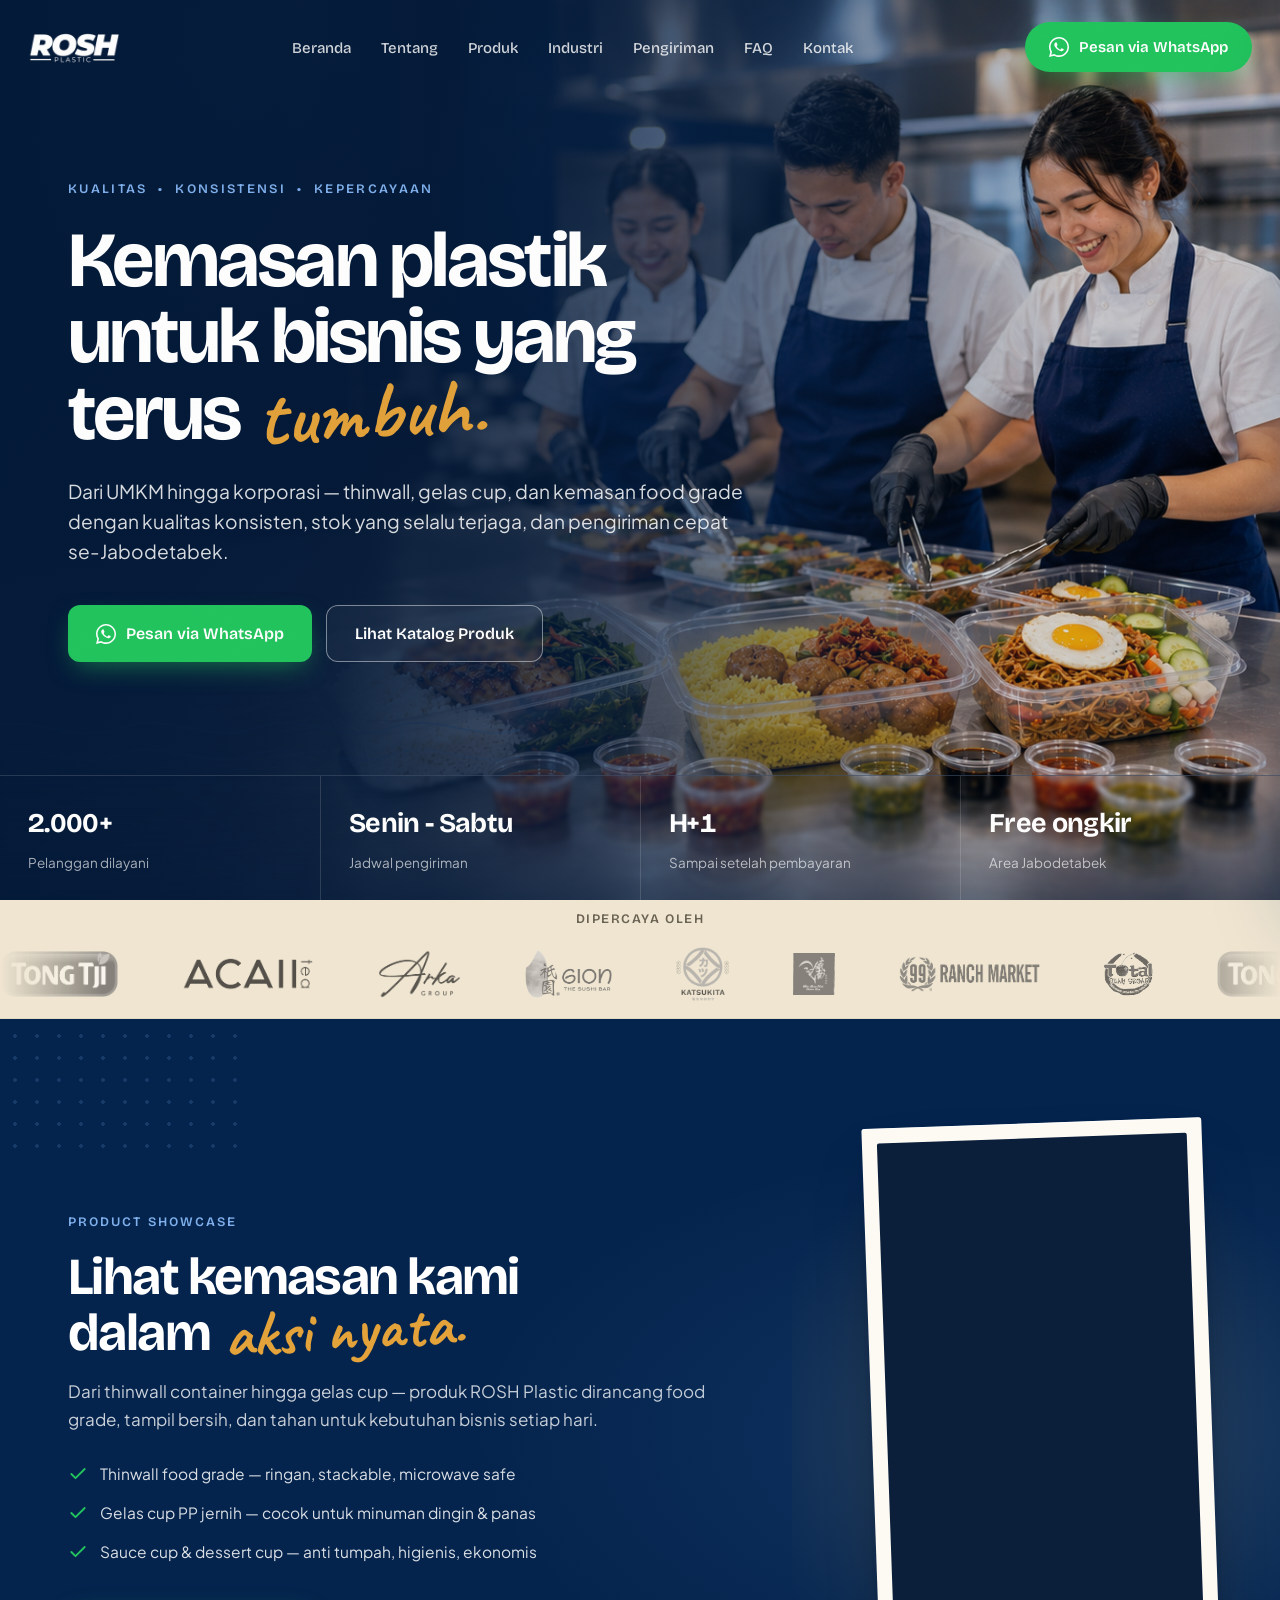
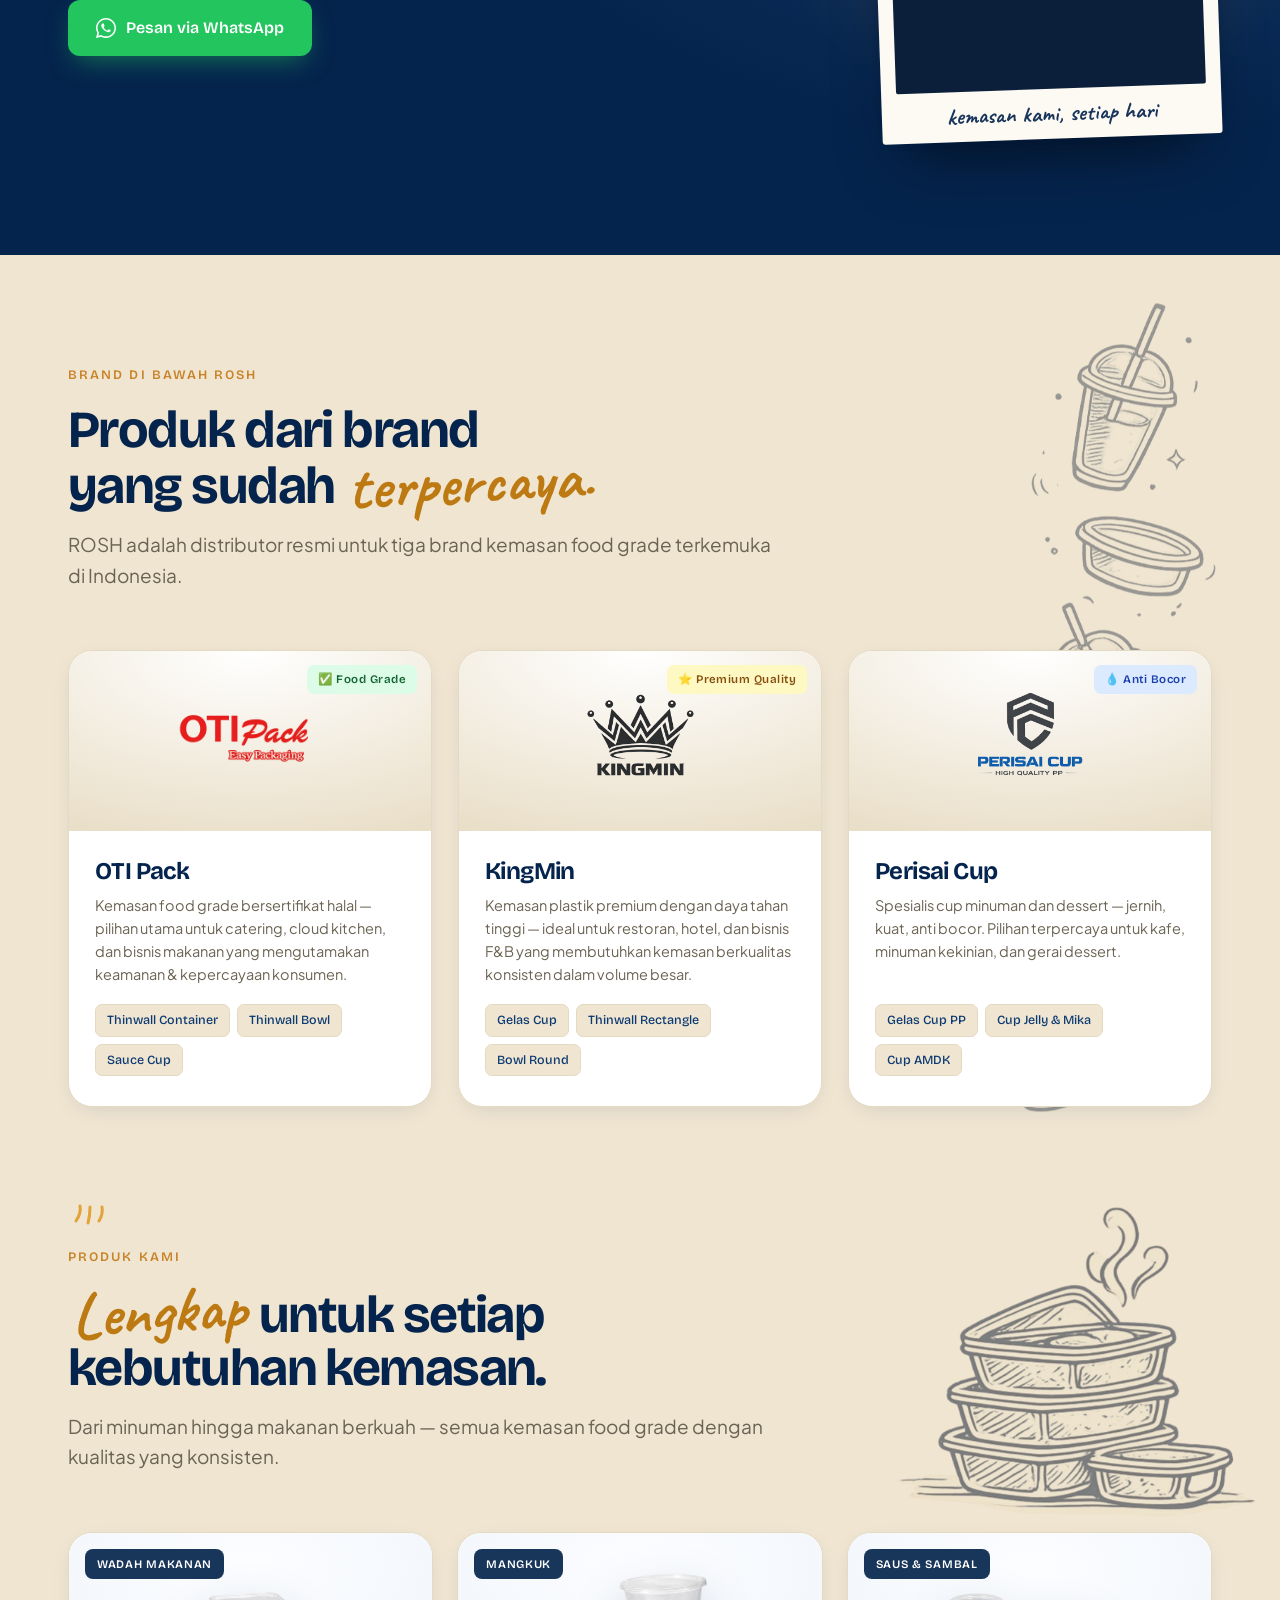
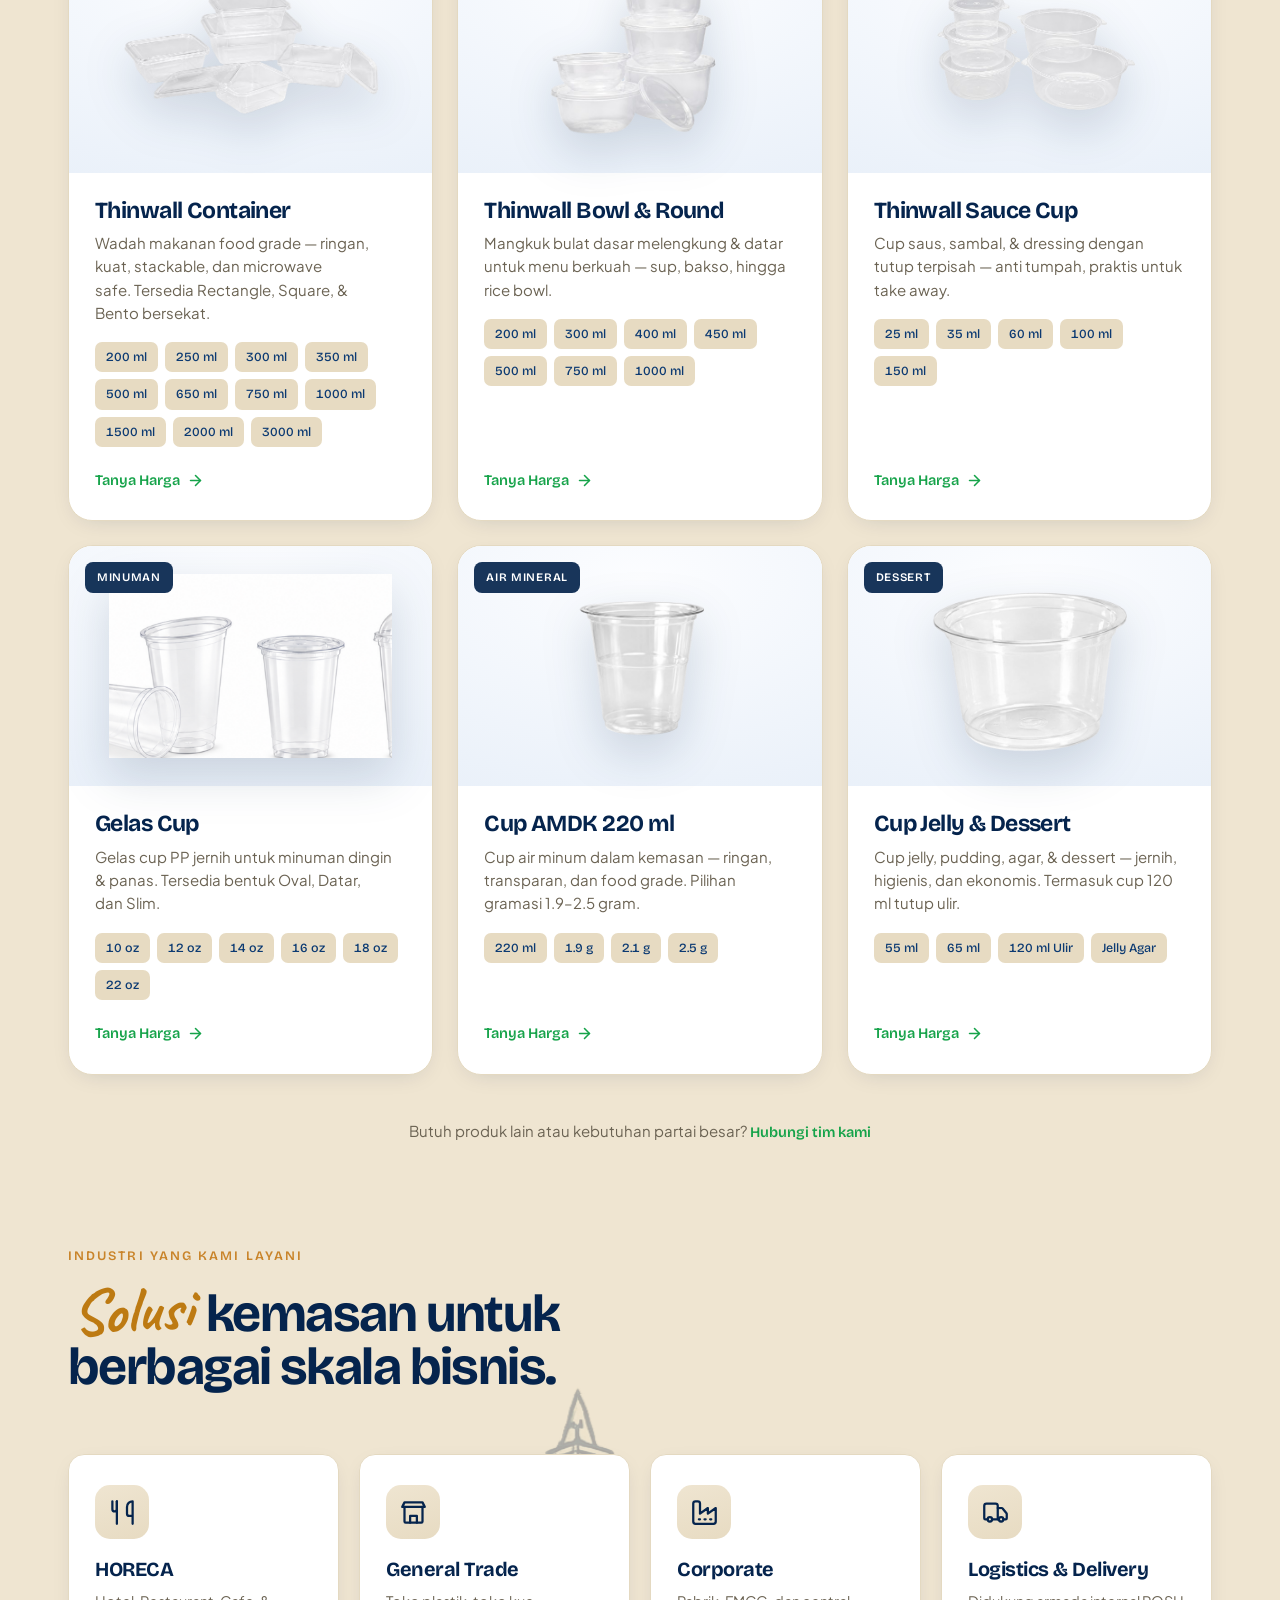
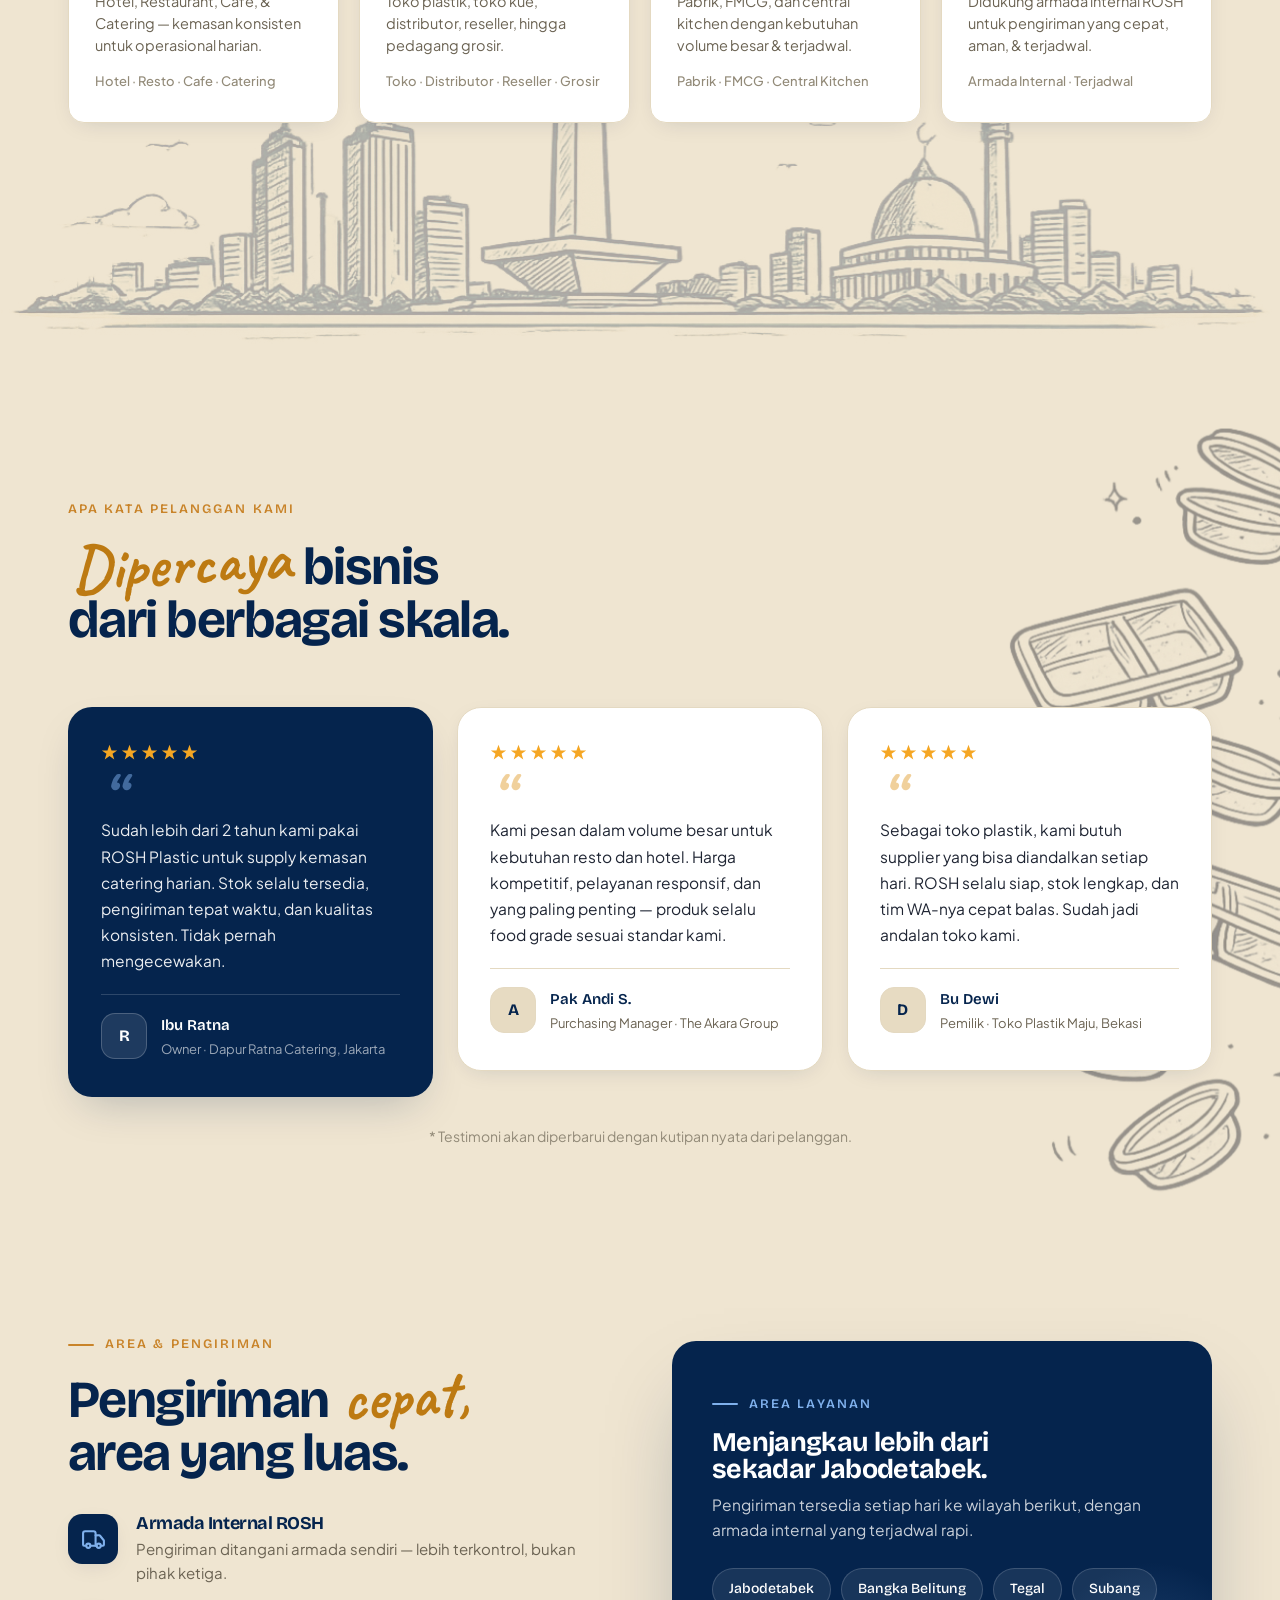
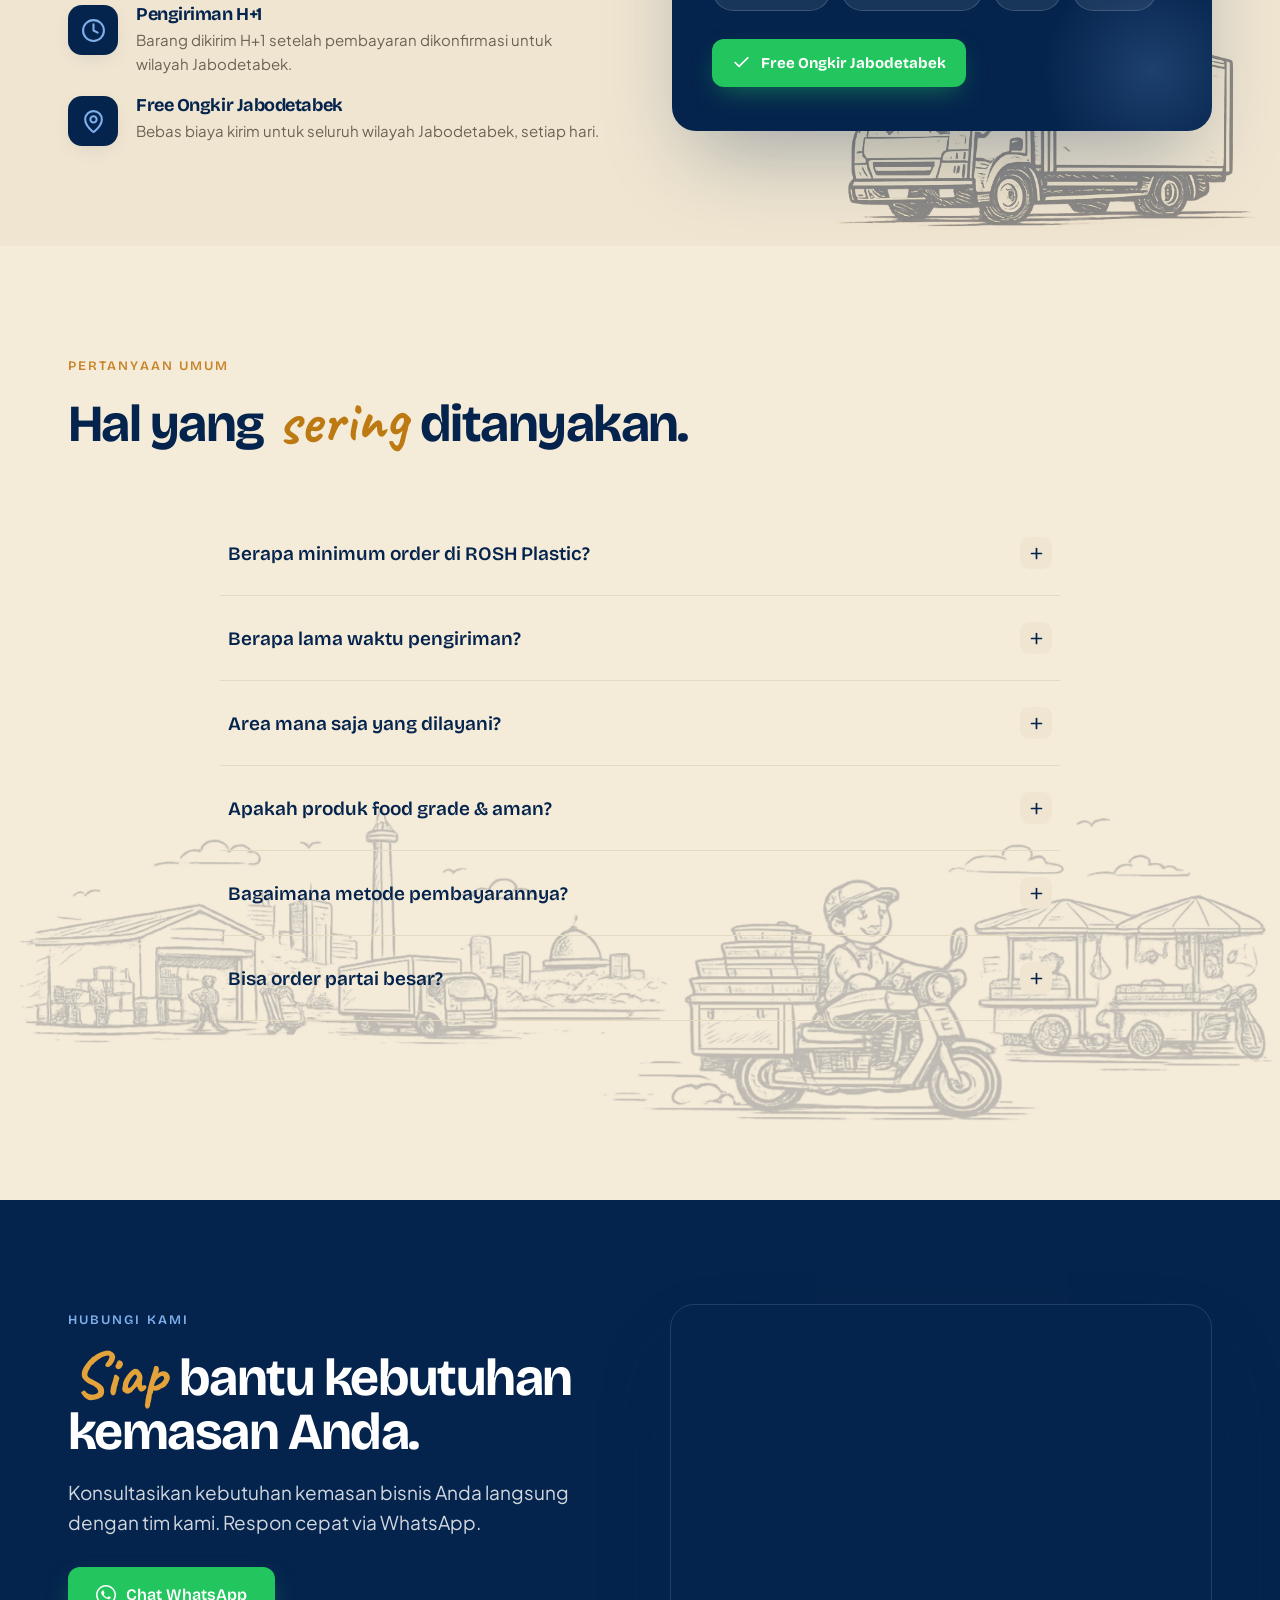
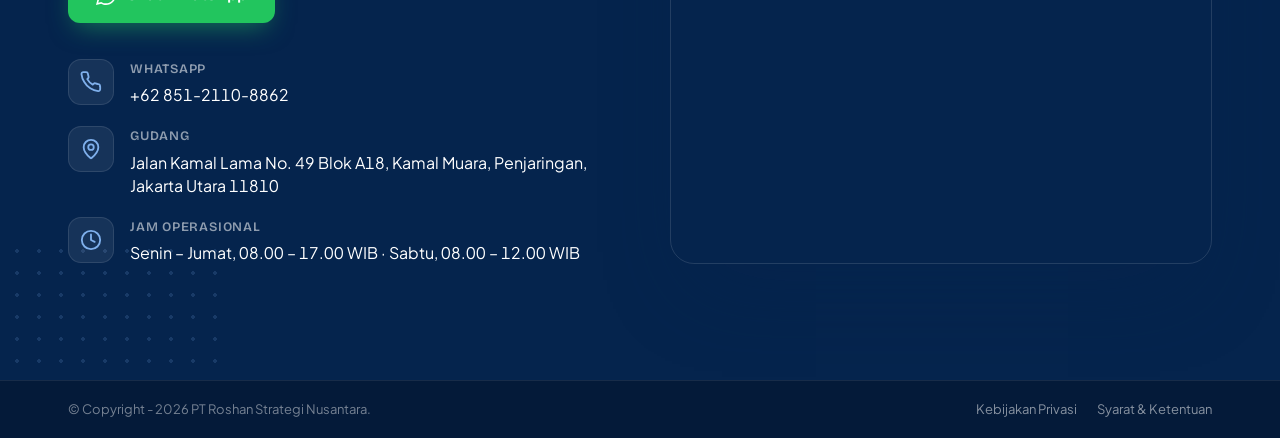
==== commit 90d18ada: "Trust ticker: perlebar jarak antar logo (gap 30->64px) + perbesar Katsukita (46->54px) Co-Authored-B" ====
--- a/index.html
+++ b/index.html
@@ -20,7 +20,7 @@
 <link rel="preconnect" href="https://fonts.googleapis.com" />
 <link rel="preconnect" href="https://fonts.gstatic.com" crossorigin />
 <link href="https://fonts.googleapis.com/css2?family=Bricolage+Grotesque:opsz,wght@12..96,400;12..96,500;12..96,600;12..96,700;12..96,800&family=Caveat:wght@600;700&family=Plus+Jakarta+Sans:wght@400;500;600;700&display=swap" rel="stylesheet" />
-<link rel="stylesheet" href="rosh-site.css?v=5" />
+<link rel="stylesheet" href="rosh-site.css?v=6" />
 </head>
 <body>
 
--- a/rosh-site.css
+++ b/rosh-site.css
@@ -256,7 +256,7 @@
 .trust-ticker{position:relative;overflow:hidden;padding:6px 0 10px;
   -webkit-mask-image:linear-gradient(to right,transparent 0%,#000 8%,#000 92%,transparent 100%);
   mask-image:linear-gradient(to right,transparent 0%,#000 8%,#000 92%,transparent 100%);}
-.trust-track{display:flex;align-items:center;gap:30px;width:max-content;
+.trust-track{display:flex;align-items:center;gap:64px;width:max-content;
   animation:trust-ticker 24s linear infinite;}
 .trust-ticker:hover .trust-track{animation-play-state:paused;}
 .trust-logo-wrap{display:flex;align-items:center;justify-content:center;height:68px;flex-shrink:0;
@@ -268,7 +268,7 @@
 .trust-track .tl-acaii{height:34px;}
 .trust-track .tl-arka{height:48px;}
 .trust-track .tl-gion{height:48px;}
-.trust-track .tl-katsukita{height:46px;}
+.trust-track .tl-katsukita{height:54px;}
 .trust-track .tl-wnk{height:42px;}
 .trust-track .tl-ranch{height:36px;}
 .trust-track .tl-totalbuah{height:44px;}
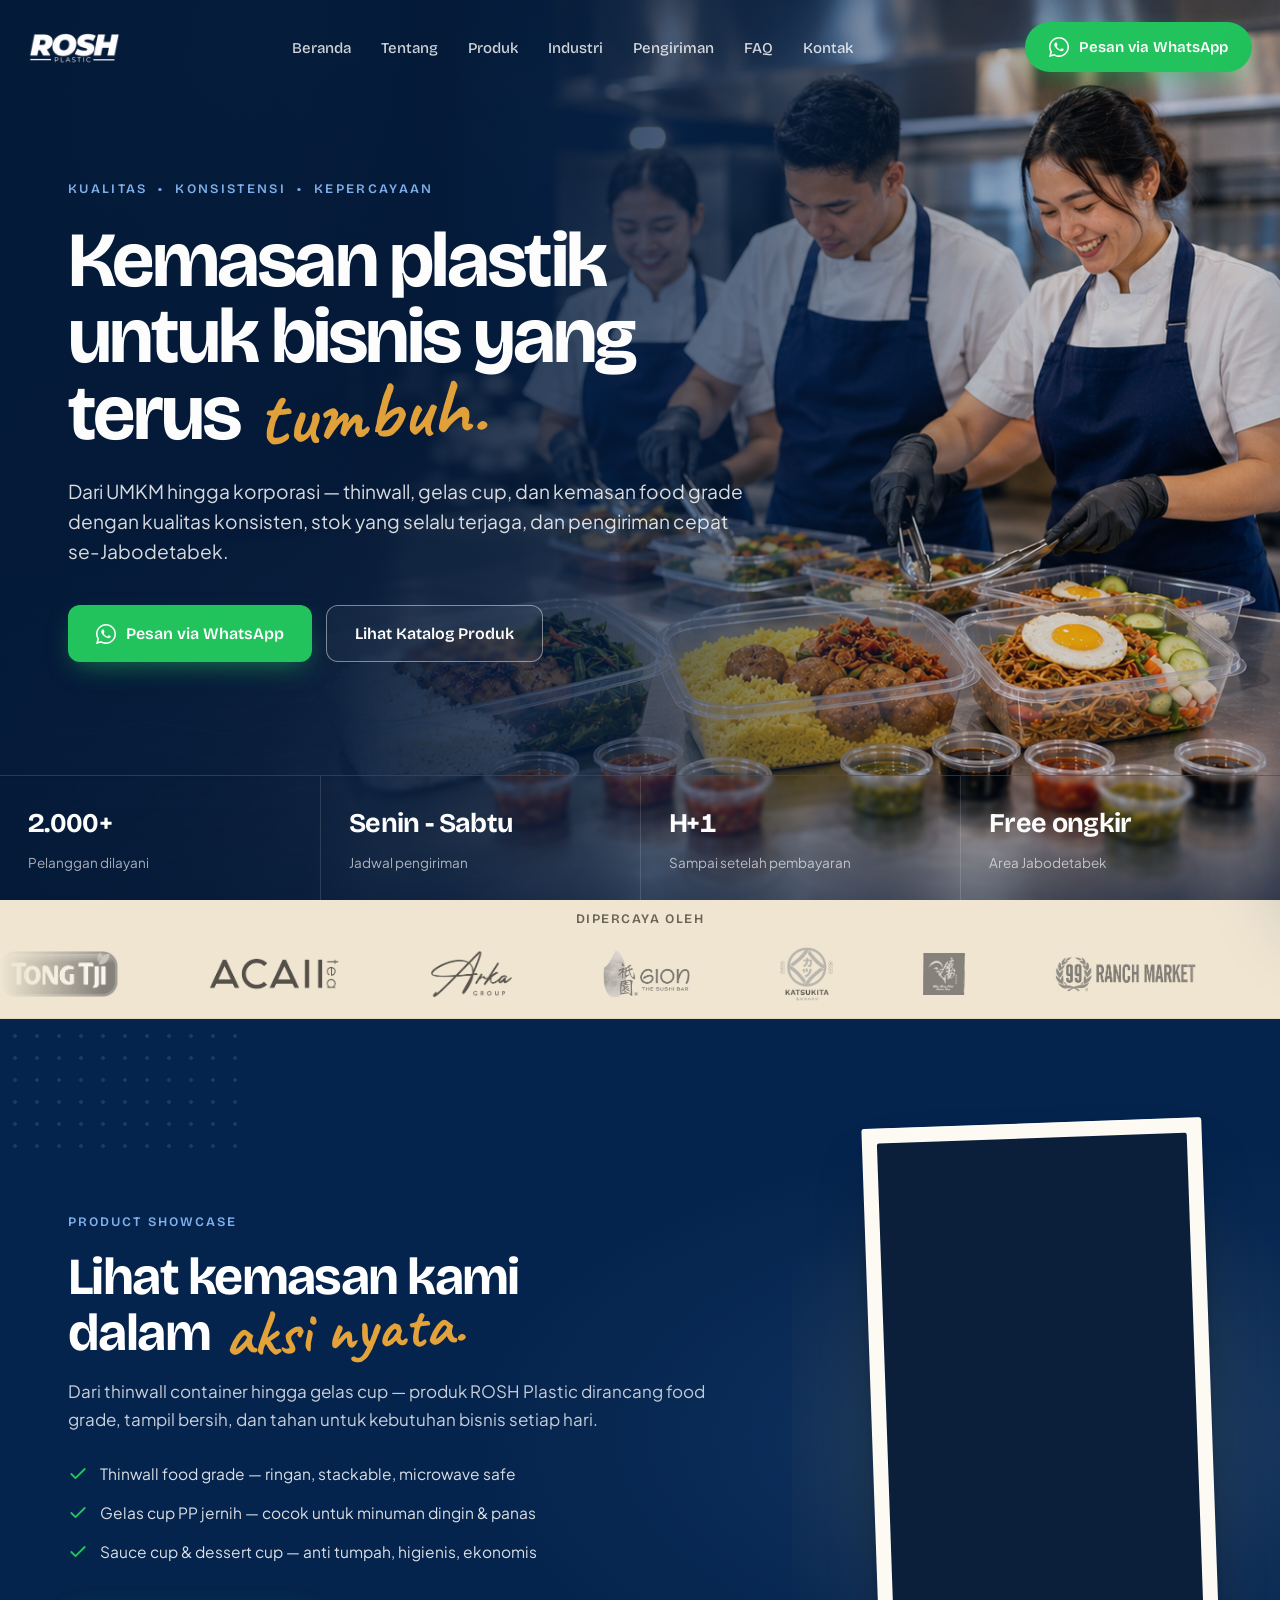
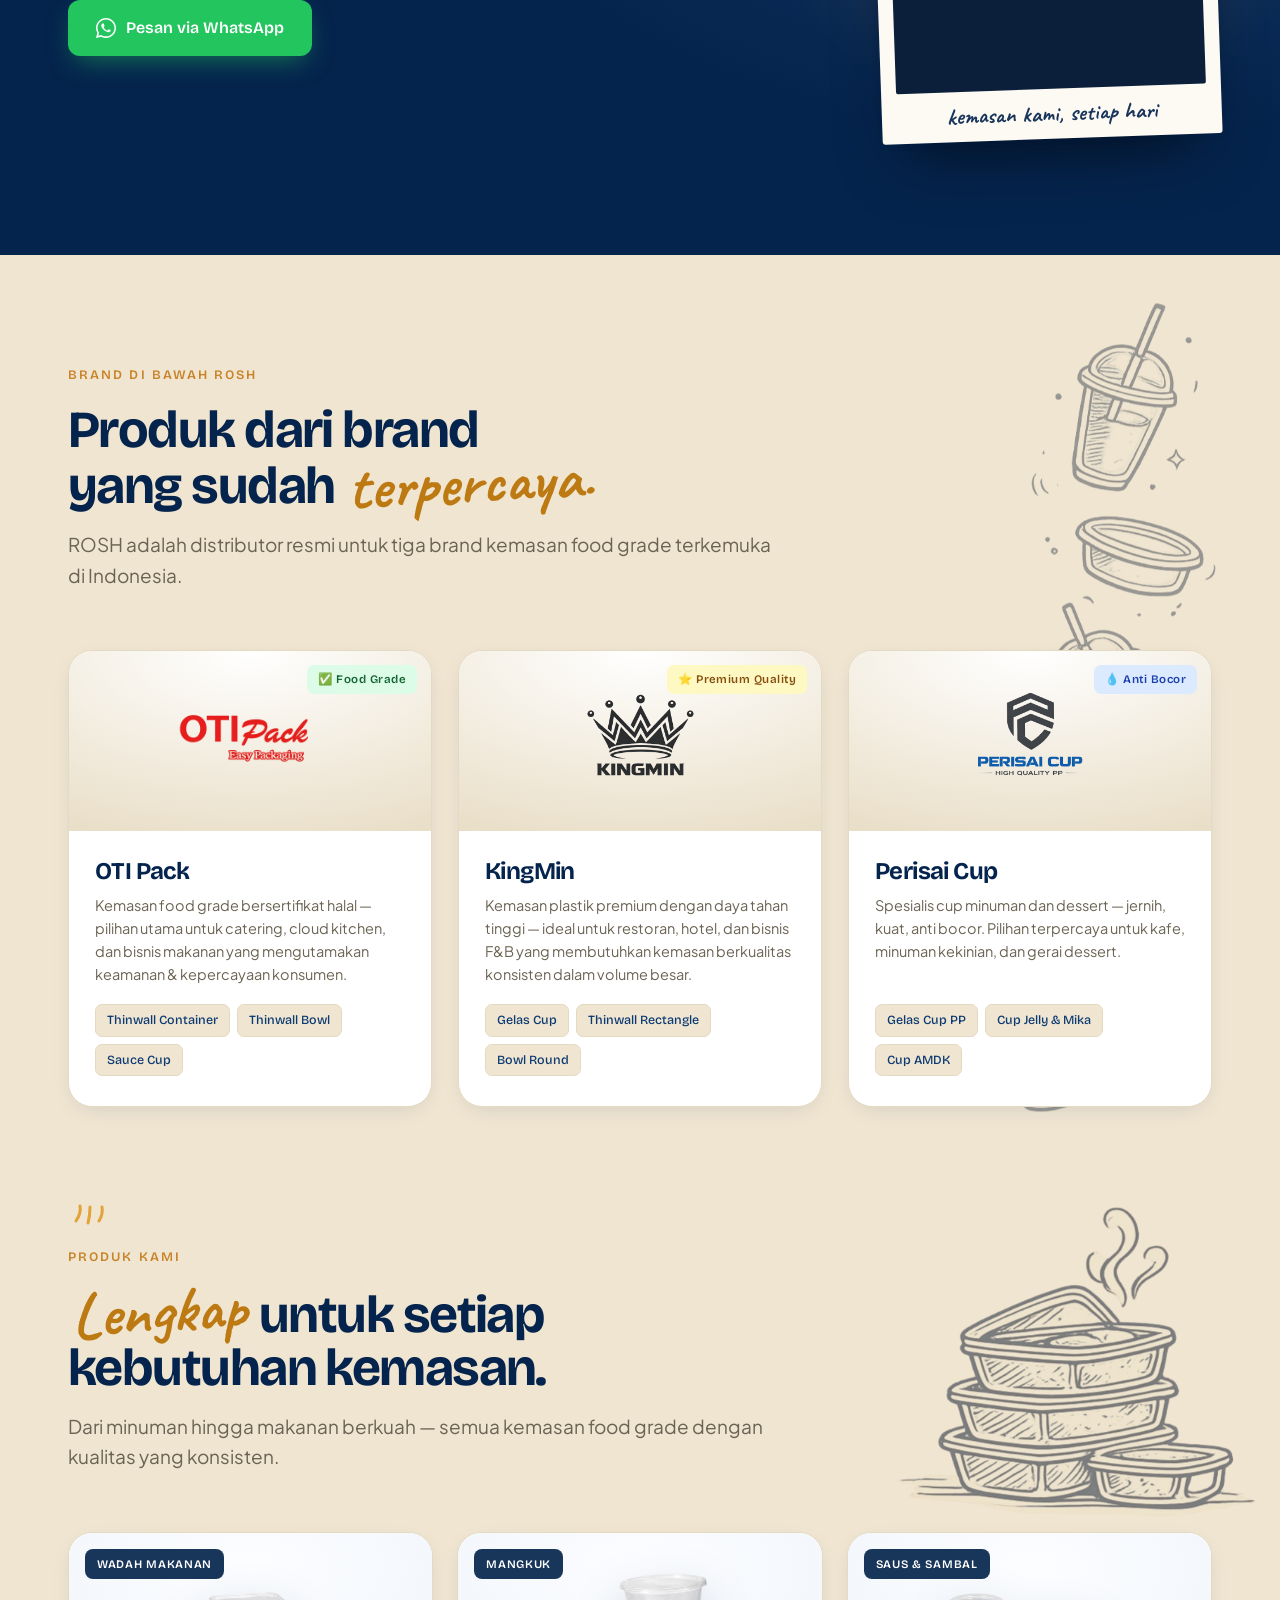
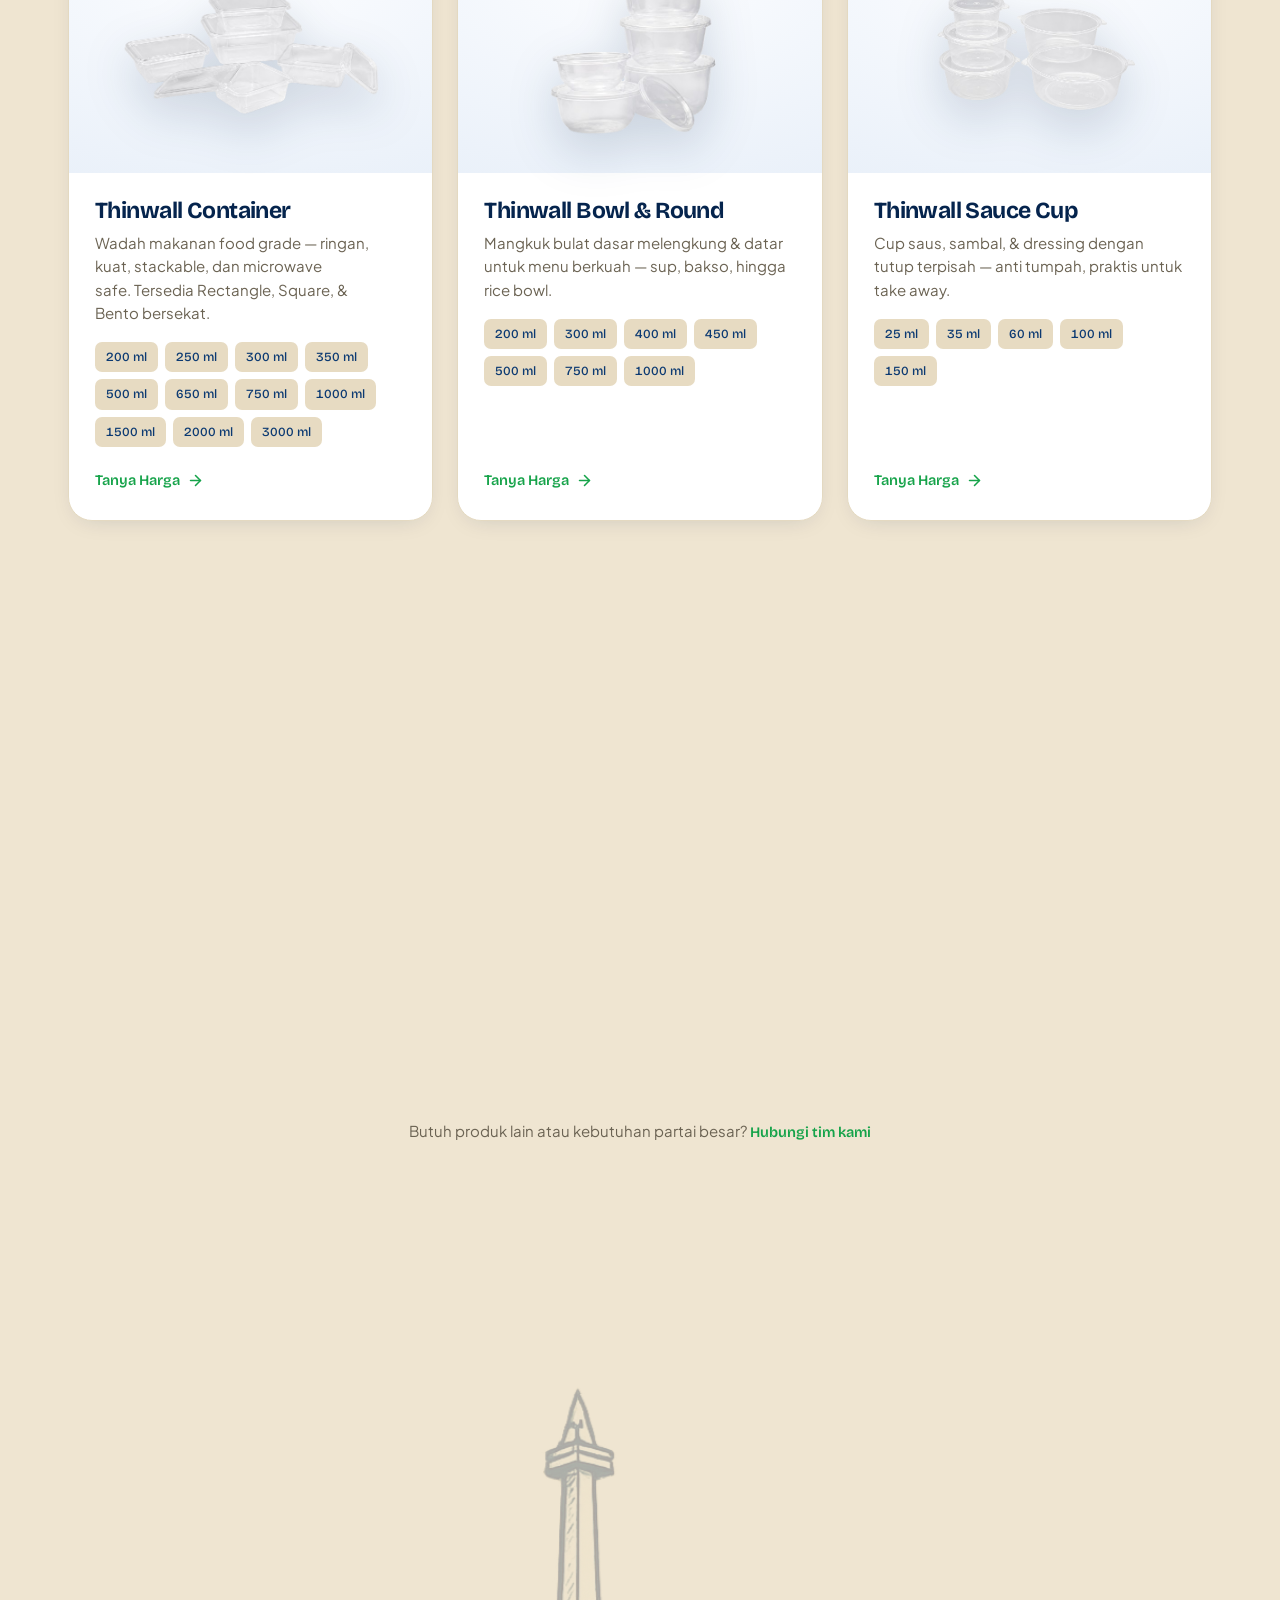
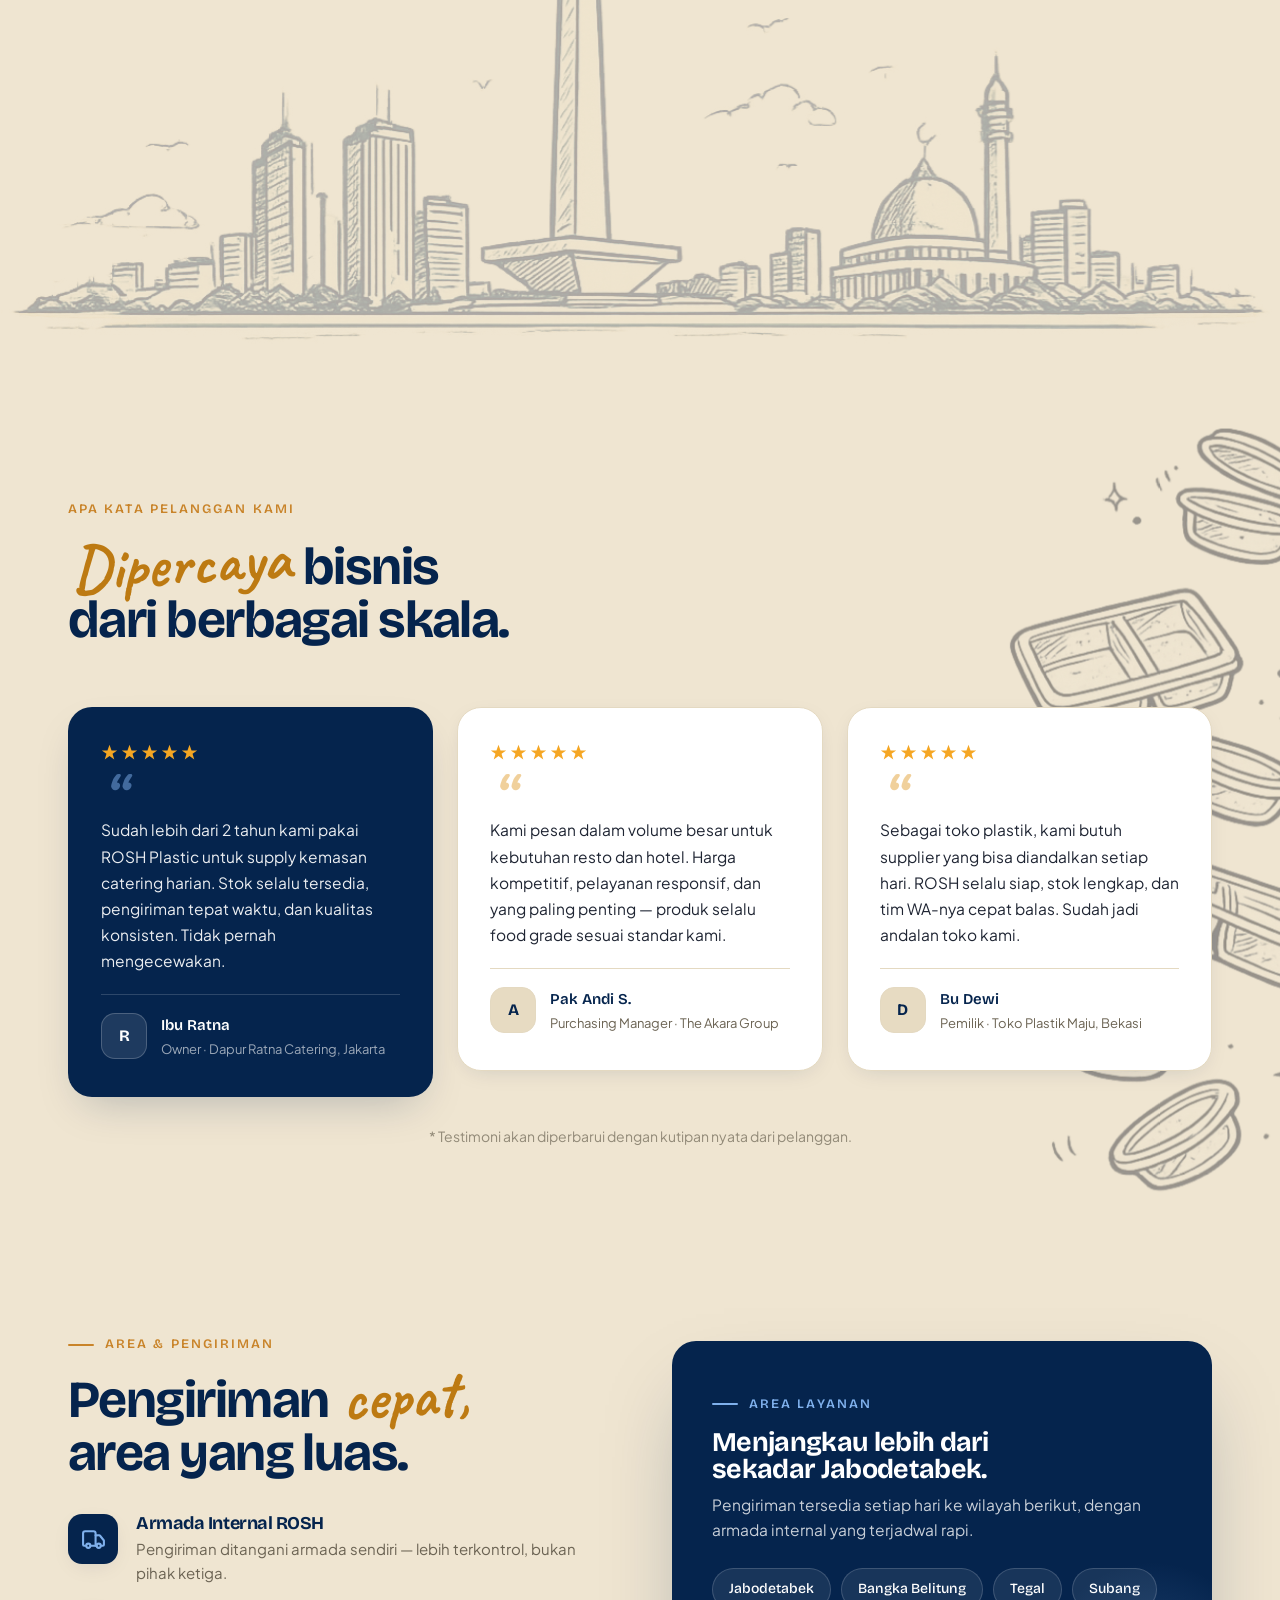
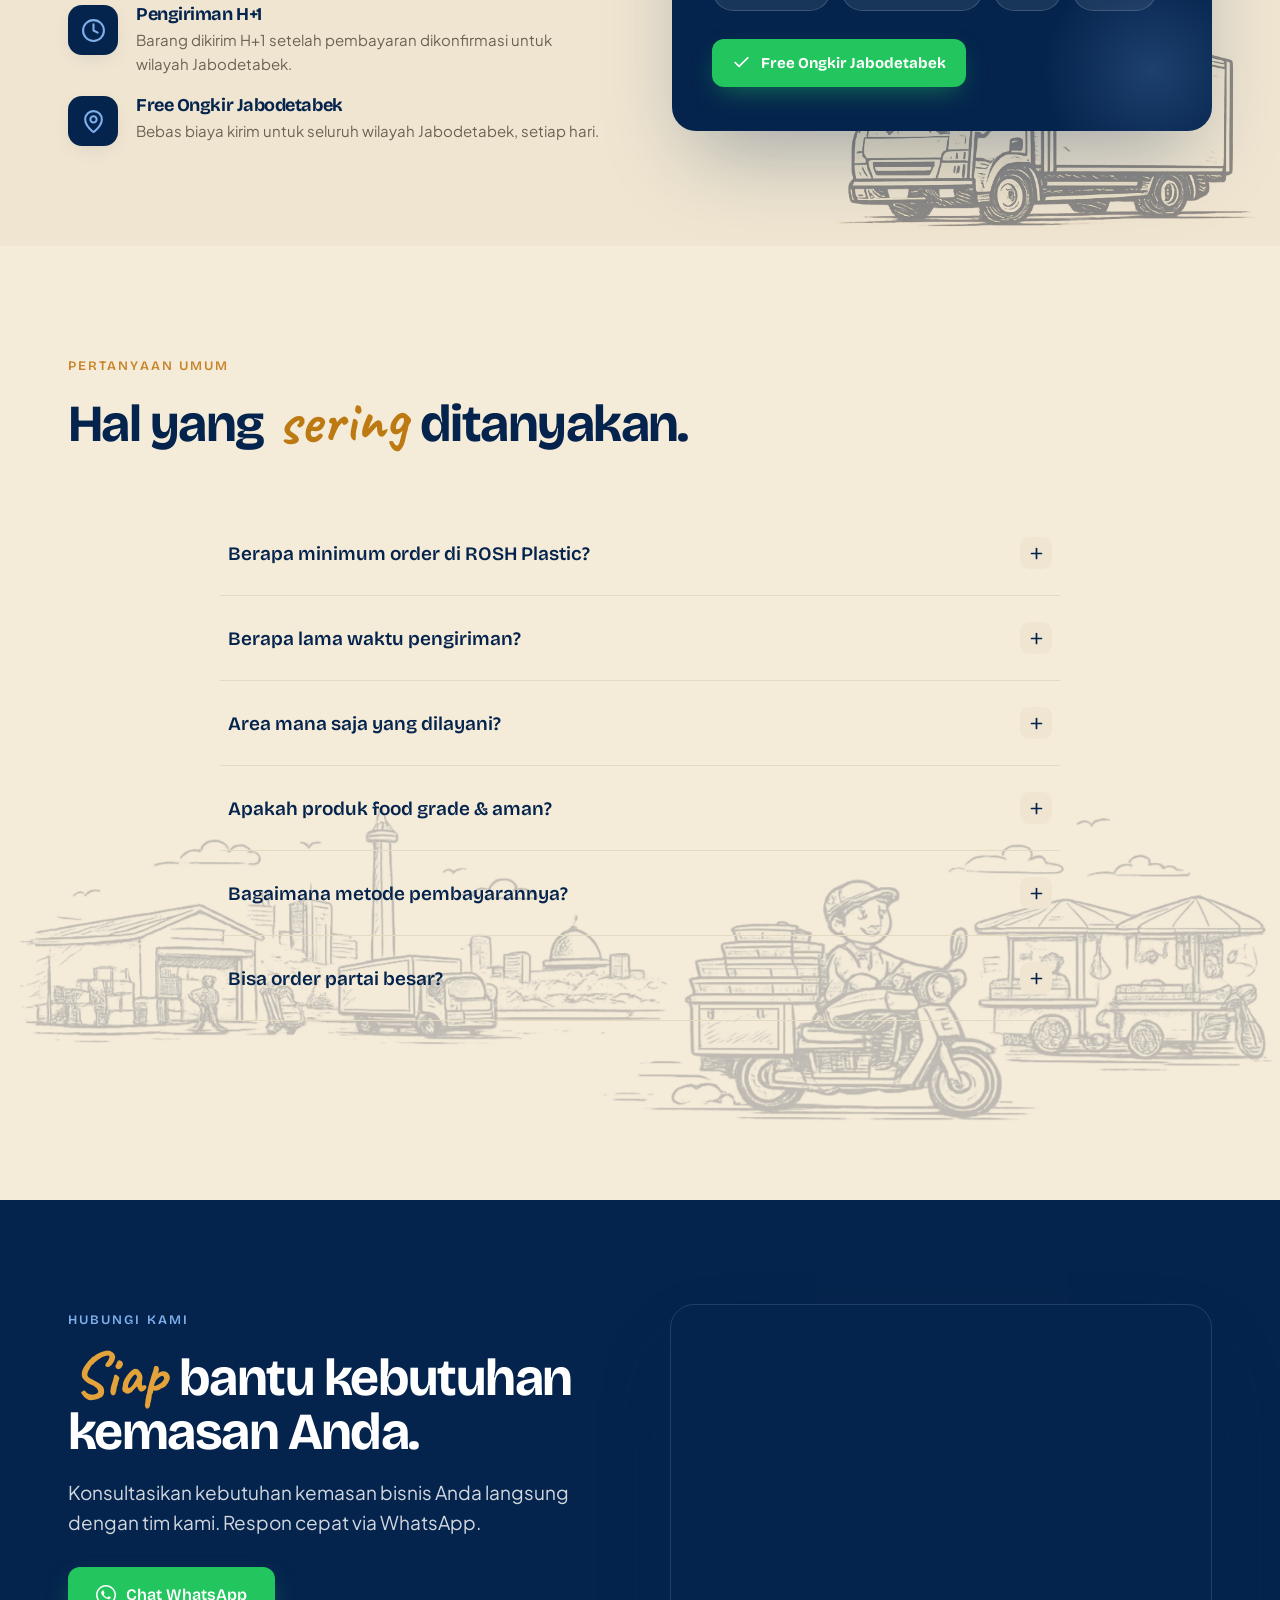
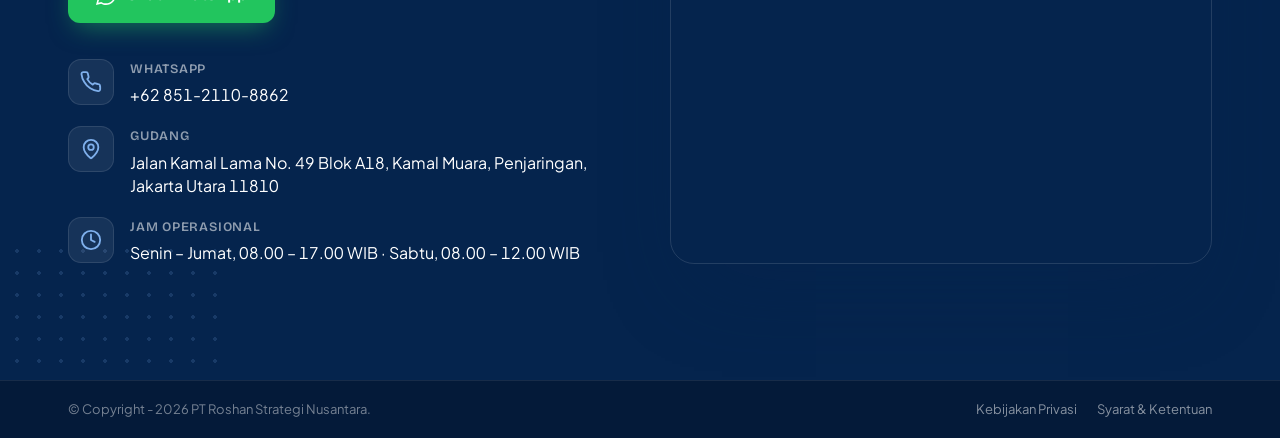
==== commit 10d700f3: "Trust ticker: jarak antar logo 64->90px Co-Authored-By: Claude Opus 4.8 <noreply@anthropic.com>" ====
--- a/index.html
+++ b/index.html
@@ -20,7 +20,7 @@
 <link rel="preconnect" href="https://fonts.googleapis.com" />
 <link rel="preconnect" href="https://fonts.gstatic.com" crossorigin />
 <link href="https://fonts.googleapis.com/css2?family=Bricolage+Grotesque:opsz,wght@12..96,400;12..96,500;12..96,600;12..96,700;12..96,800&family=Caveat:wght@600;700&family=Plus+Jakarta+Sans:wght@400;500;600;700&display=swap" rel="stylesheet" />
-<link rel="stylesheet" href="rosh-site.css?v=6" />
+<link rel="stylesheet" href="rosh-site.css?v=7" />
 </head>
 <body>
 
--- a/rosh-site.css
+++ b/rosh-site.css
@@ -256,7 +256,7 @@
 .trust-ticker{position:relative;overflow:hidden;padding:6px 0 10px;
   -webkit-mask-image:linear-gradient(to right,transparent 0%,#000 8%,#000 92%,transparent 100%);
   mask-image:linear-gradient(to right,transparent 0%,#000 8%,#000 92%,transparent 100%);}
-.trust-track{display:flex;align-items:center;gap:64px;width:max-content;
+.trust-track{display:flex;align-items:center;gap:90px;width:max-content;
   animation:trust-ticker 24s linear infinite;}
 .trust-ticker:hover .trust-track{animation-play-state:paused;}
 .trust-logo-wrap{display:flex;align-items:center;justify-content:center;height:68px;flex-shrink:0;
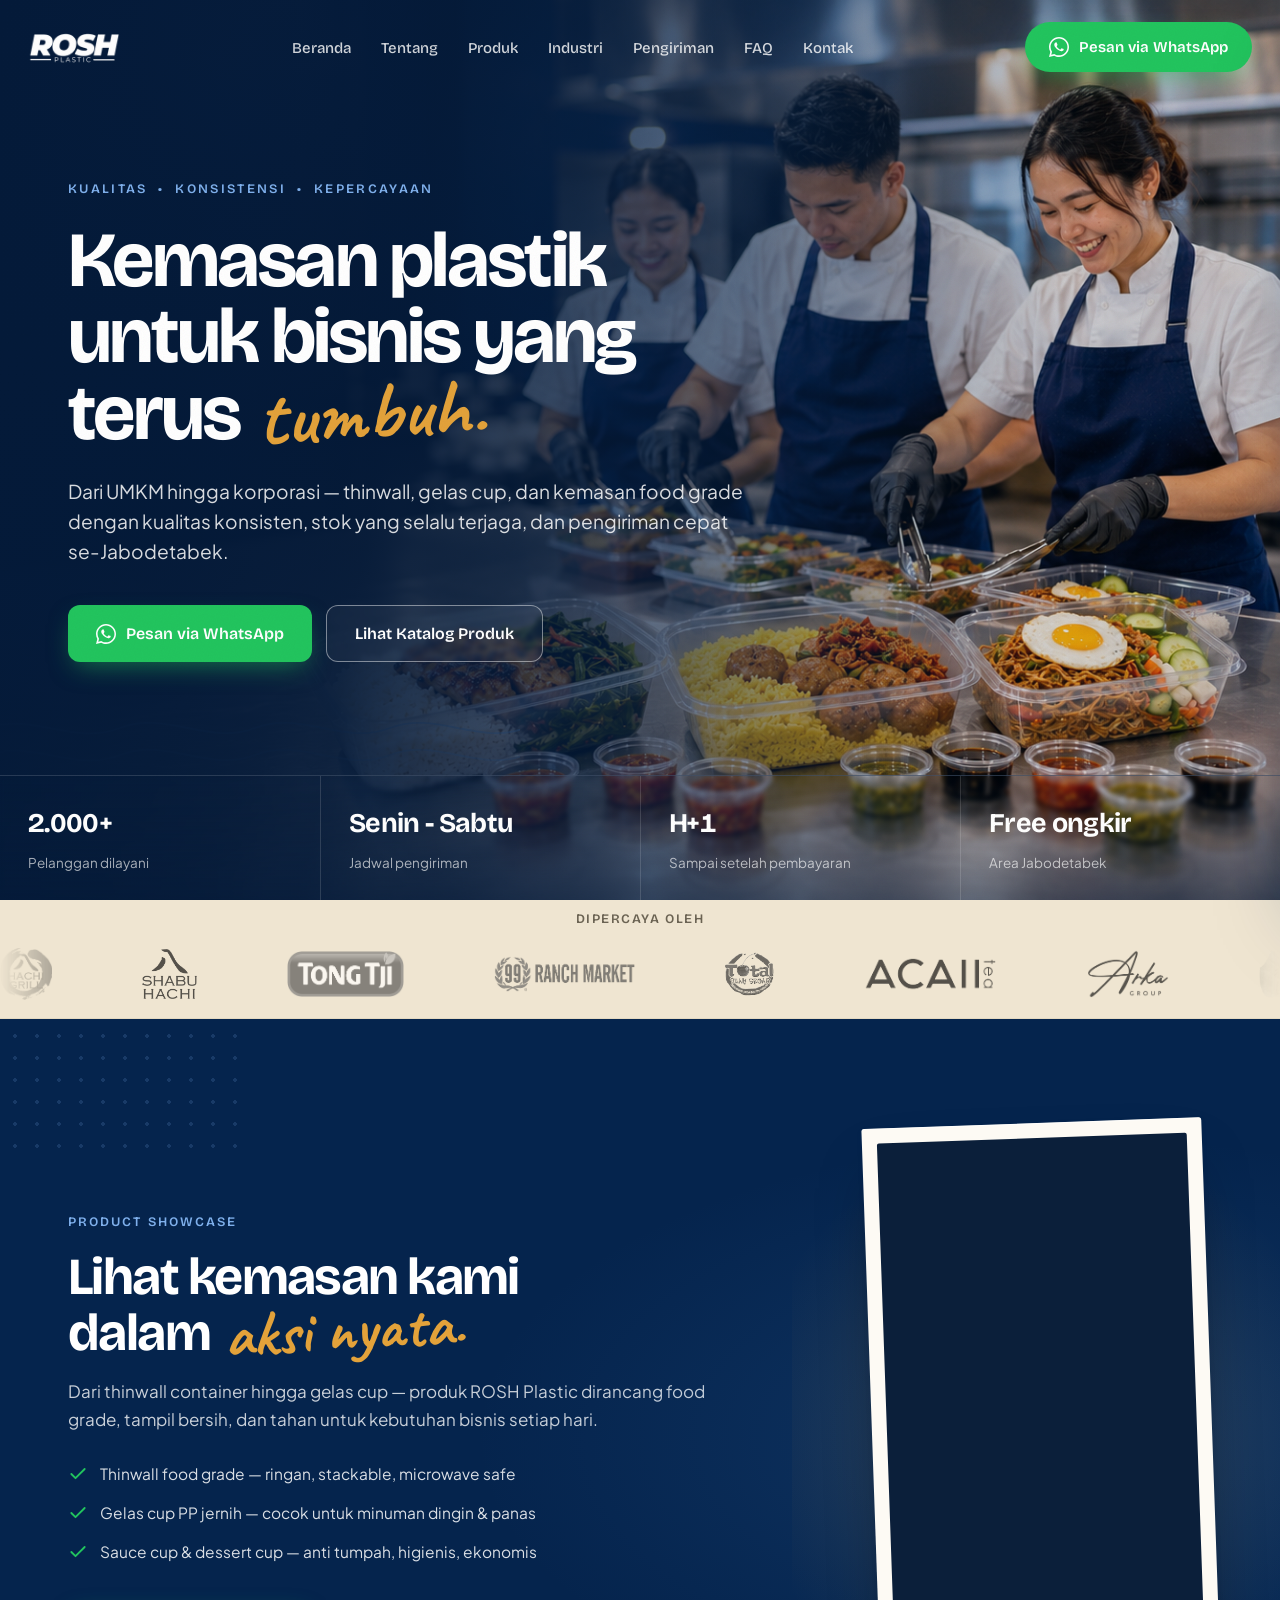
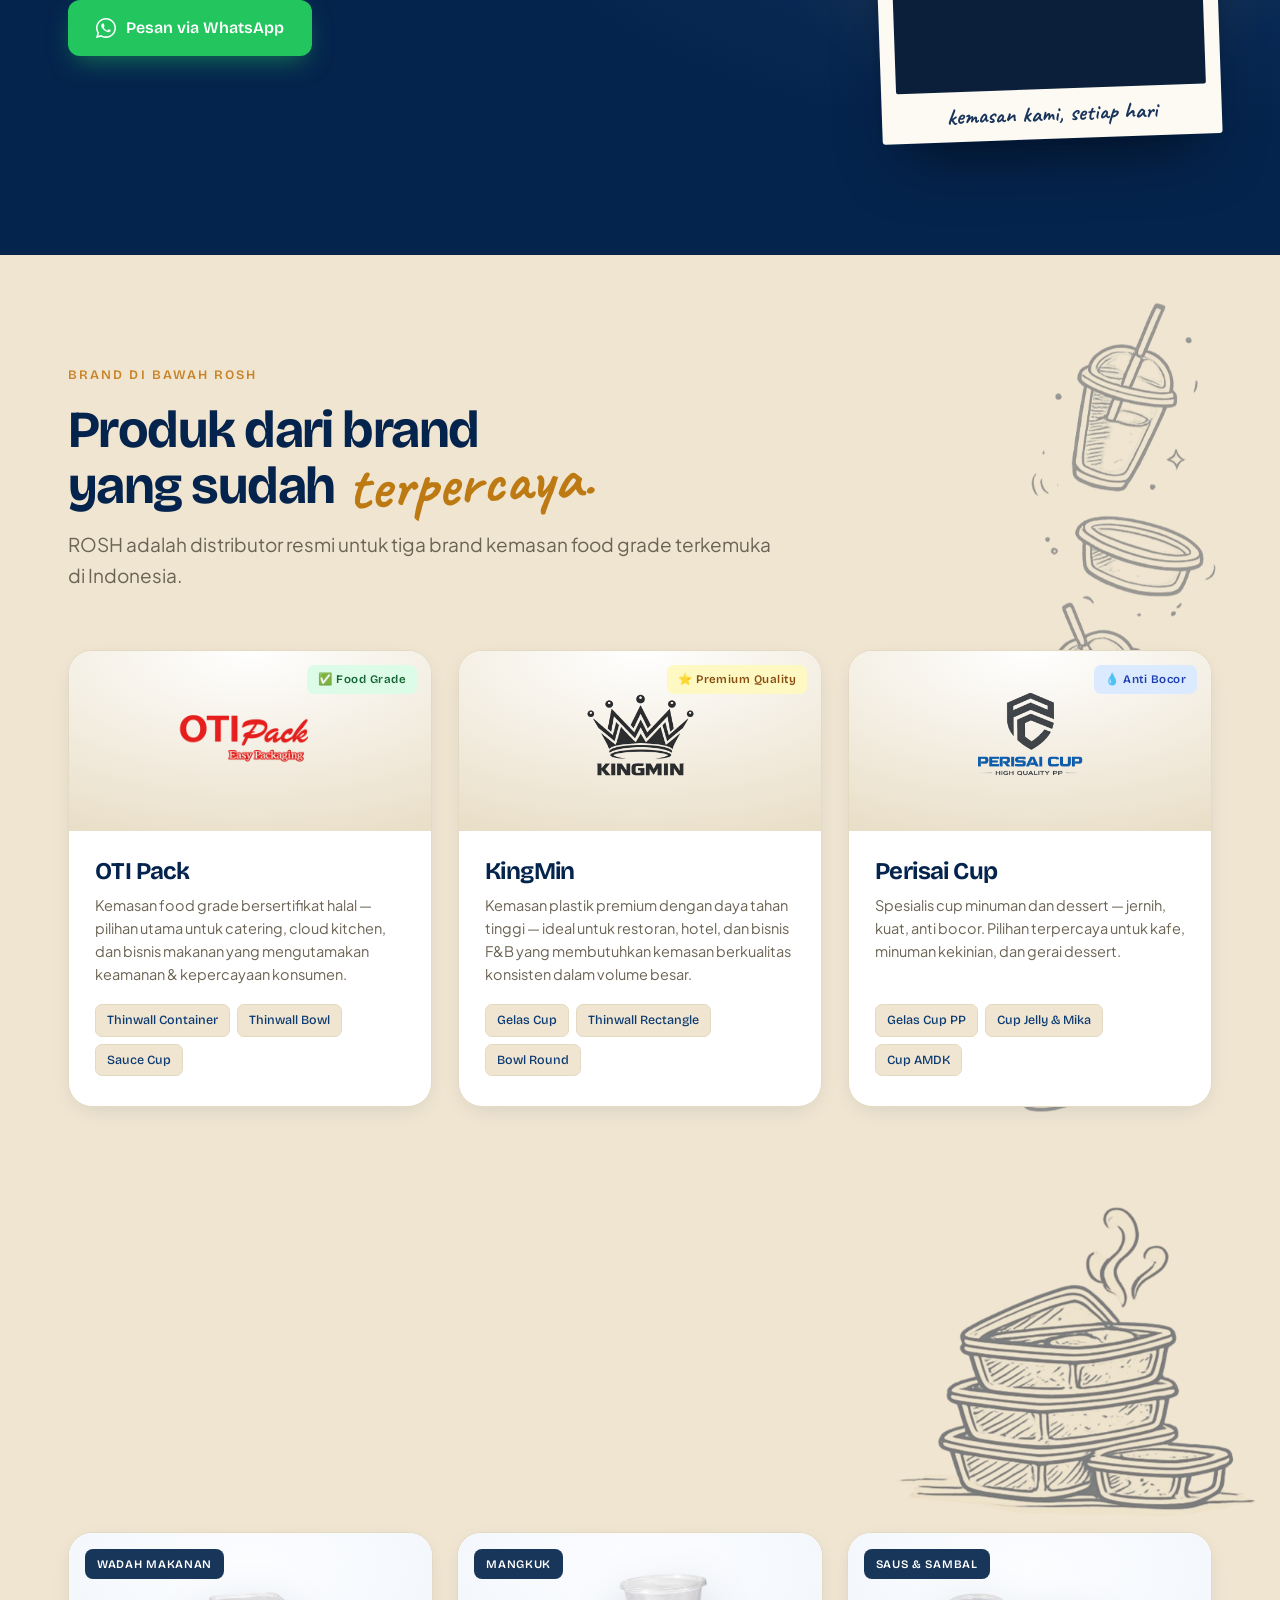
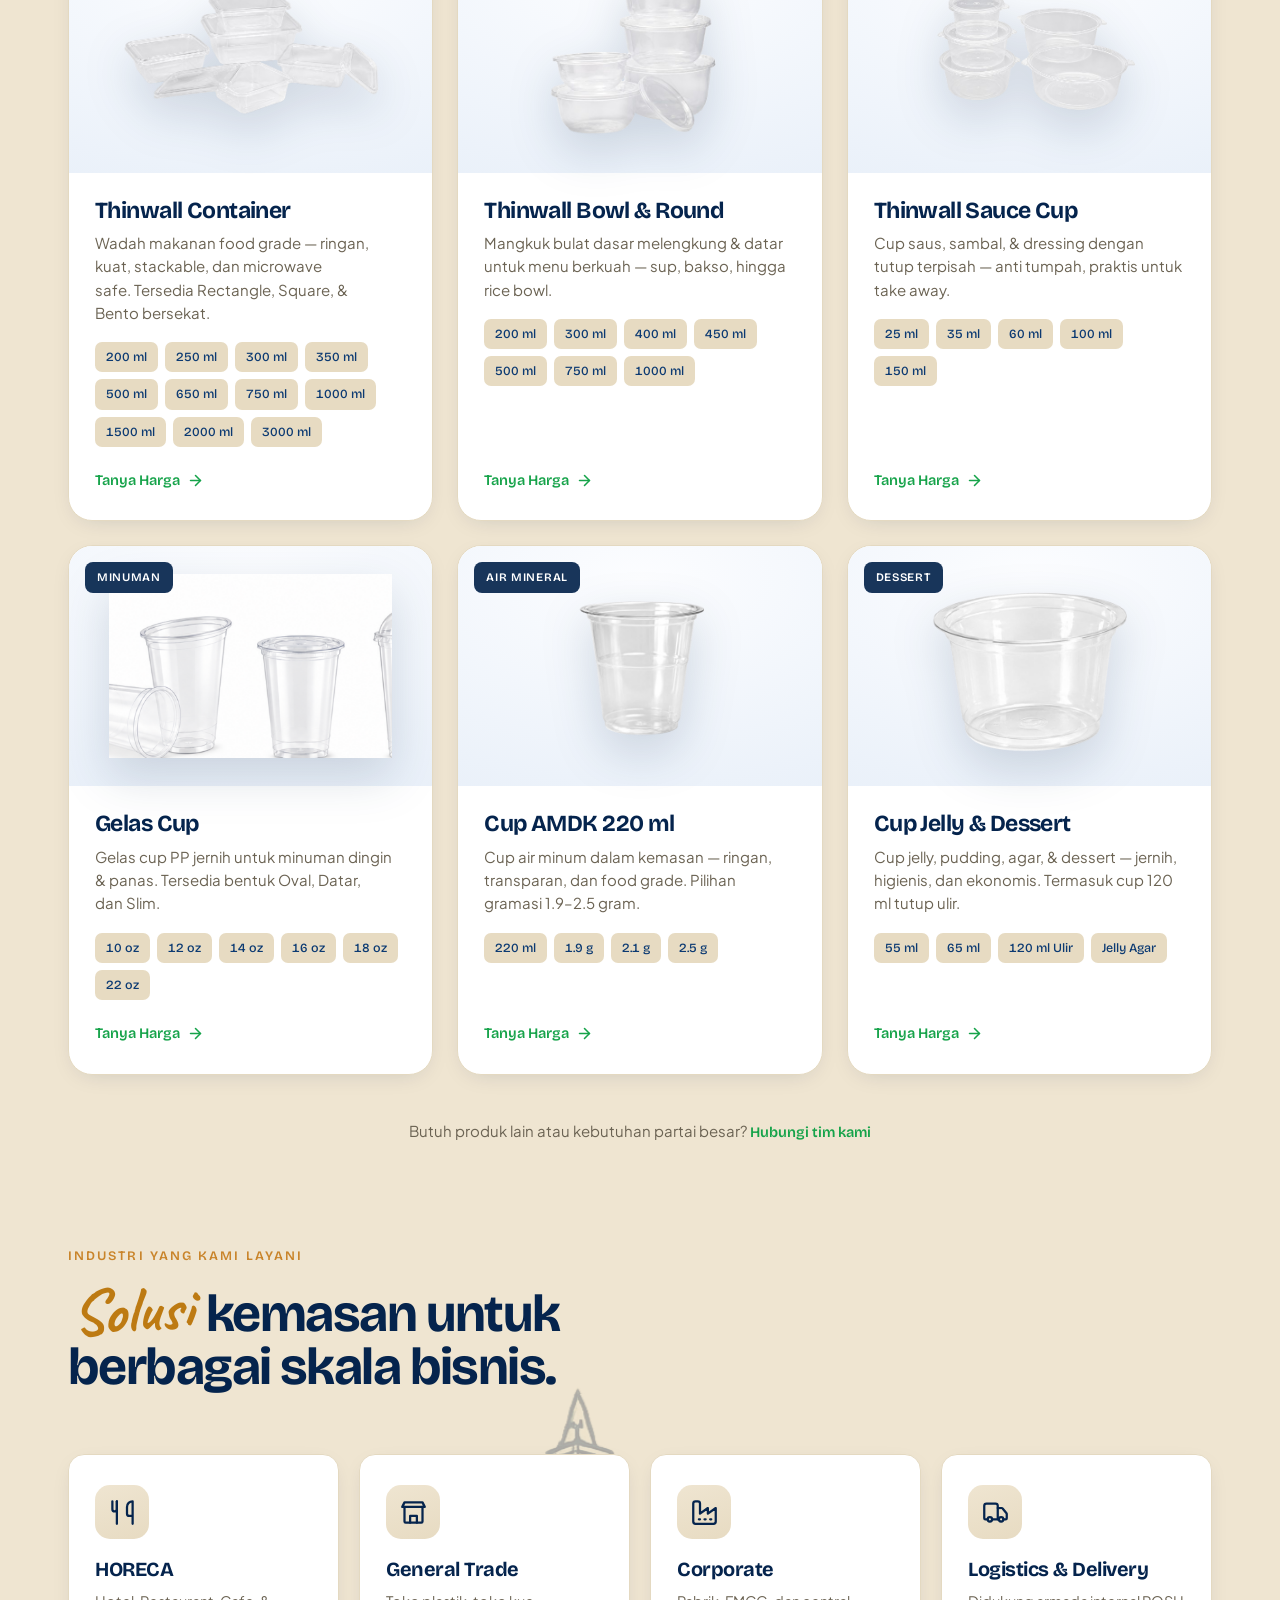
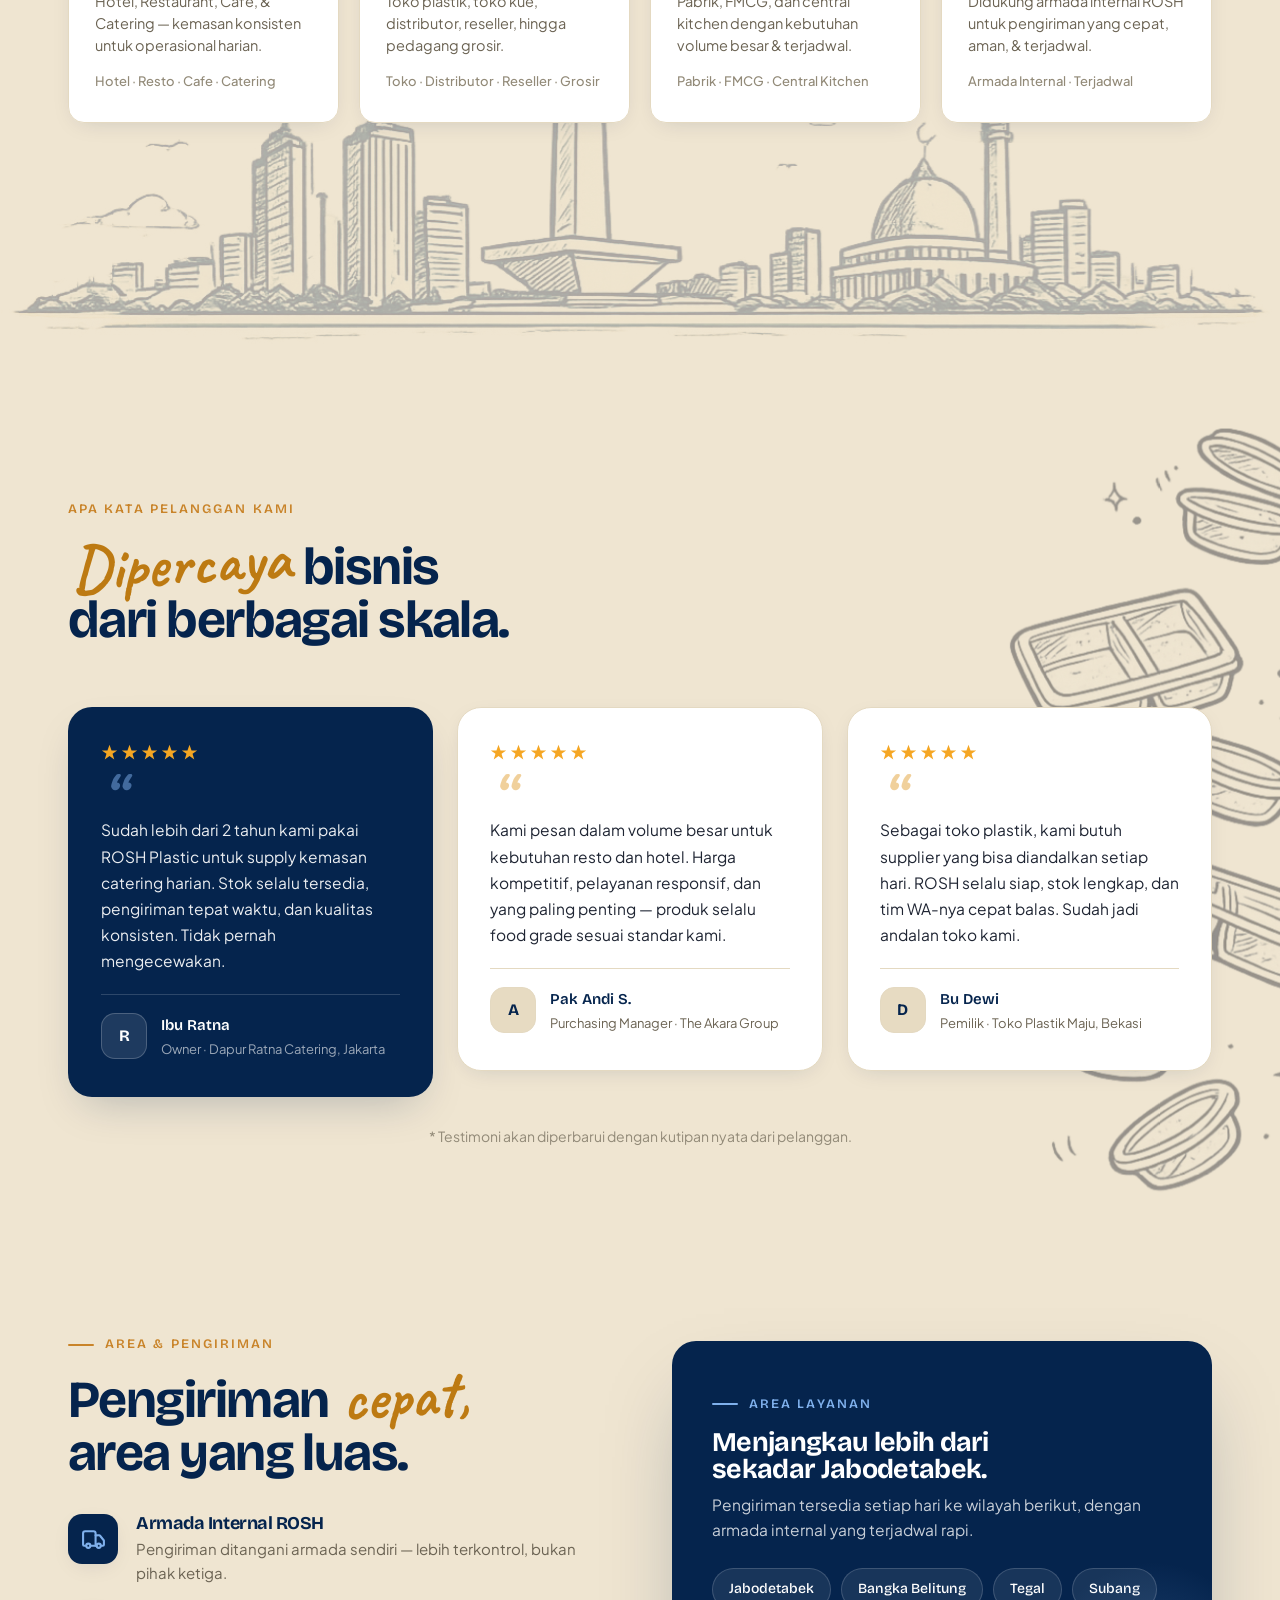
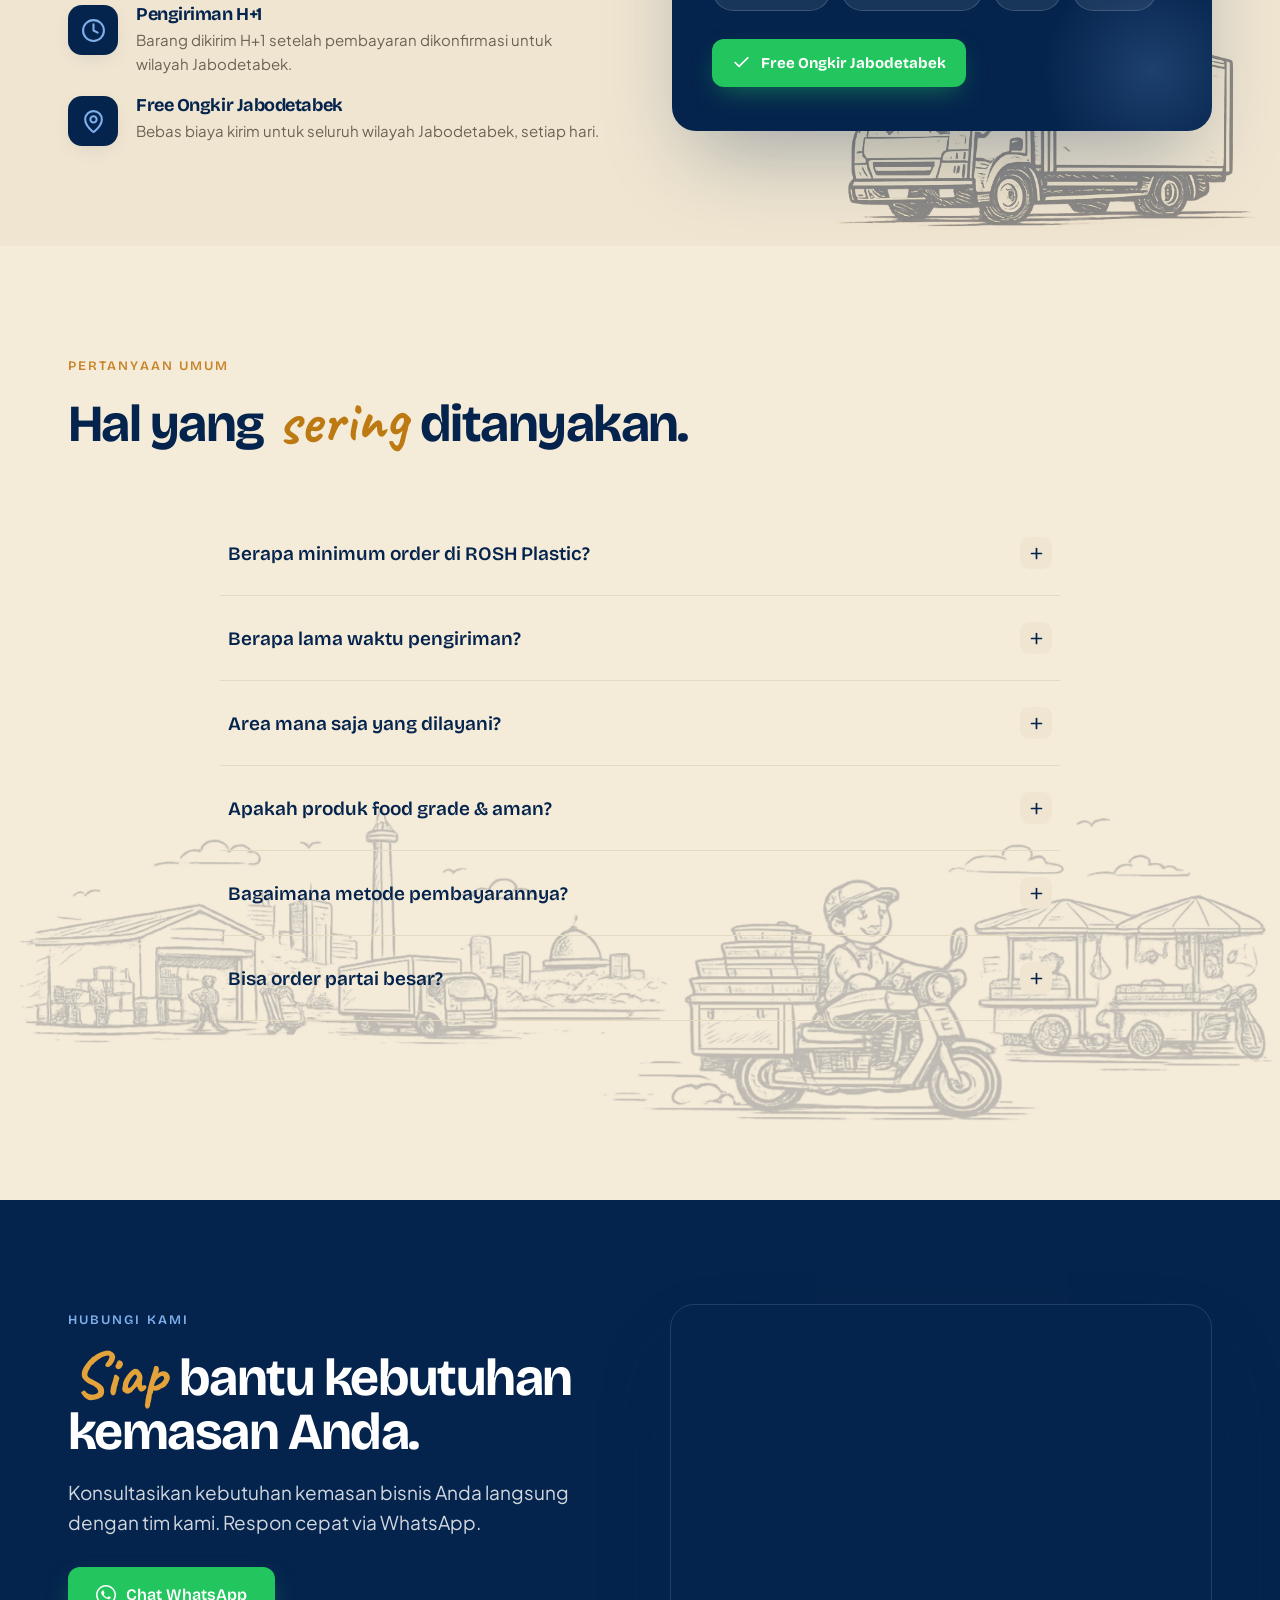
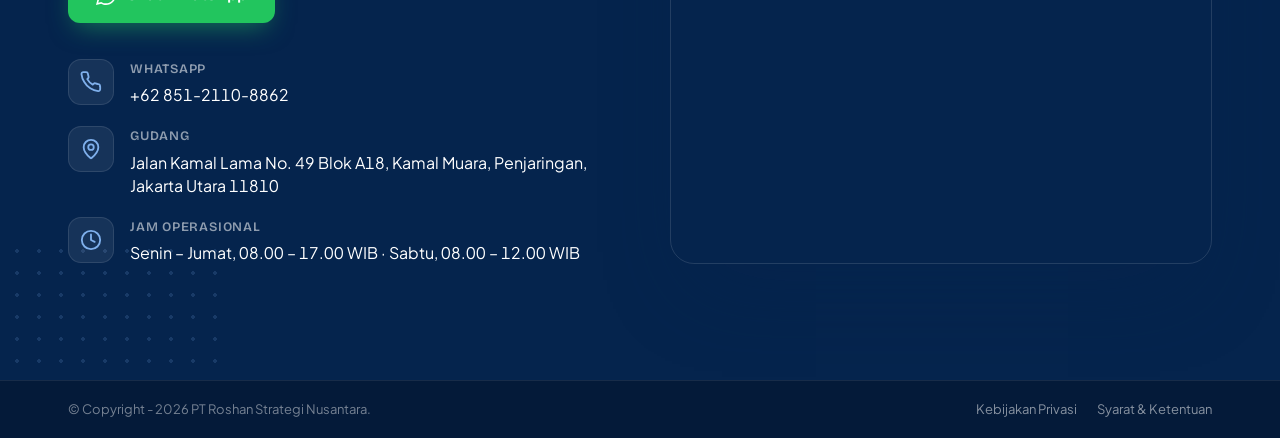
==== commit 6b3ff2b5: "feat: tambah 3 logo customer baru di trust ticker Hachi Grill, Shabu Hachi, dan Dear Clio Cafe masuk" ====
--- a/index.html
+++ b/index.html
@@ -115,23 +115,29 @@
   <div class="trust-ticker">
     <div class="trust-track" aria-hidden="true">
       <!-- set A -->
+      <div class="trust-logo-wrap"><img class="tl-hachigrill" src="assets/Logo_Hachi_Grill-removebg-preview-trim.png" alt="Hachi Grill" /></div>
+      <div class="trust-logo-wrap"><img class="tl-shabuhachi" src="assets/Logo_Shabu_Hachi-removebg-preview-trim.png" alt="Shabu Hachi" /></div>
       <div class="trust-logo-wrap"><img class="tl-tongtji" src="assets/logo-tong-tji-trim.png" alt="Tong Tji" /></div>
+      <div class="trust-logo-wrap"><img class="tl-ranch" src="assets/LoGo_Ranch-removebg-preview-trim.png" alt="Ranch Market" /></div>
+      <div class="trust-logo-wrap"><img class="tl-totalbuah" src="assets/Logo_Toal_Buah-removebg-preview-trim.png" alt="Total Buah Segar" /></div>
       <div class="trust-logo-wrap"><img class="tl-acaii" src="assets/Logo_Acaii_Tea-removebg-preview-trim.png" alt="Acaii Tea" /></div>
       <div class="trust-logo-wrap"><img class="tl-arka" src="assets/Logo_Arka_Group-removebg-preview-trim.png" alt="Arka Group" /></div>
       <div class="trust-logo-wrap"><img class="tl-gion" src="assets/Logo_Gion_Sushi-removebg-preview-trim.png" alt="Gion Sushi" /></div>
       <div class="trust-logo-wrap"><img class="tl-katsukita" src="assets/Logo_Katsukita-removebg-preview-trim.png" alt="Katsukita" /></div>
       <div class="trust-logo-wrap"><img class="tl-wnk" src="assets/Logo Wee Nam Kee.png" alt="Wee Nam Kee" /></div>
-      <div class="trust-logo-wrap"><img class="tl-ranch" src="assets/LoGo_Ranch-removebg-preview-trim.png" alt="Ranch Market" /></div>
-      <div class="trust-logo-wrap"><img class="tl-totalbuah" src="assets/Logo_Toal_Buah-removebg-preview-trim.png" alt="Total Buah Segar" /></div>
+      <div class="trust-logo-wrap"><img class="tl-dearclio" src="assets/Logo_Dear_Clio-removebg-preview-trim.png" alt="Dear Clio Cafe" /></div>
       <!-- set B (duplicate untuk seamless loop) -->
+      <div class="trust-logo-wrap"><img class="tl-hachigrill" src="assets/Logo_Hachi_Grill-removebg-preview-trim.png" alt="" /></div>
+      <div class="trust-logo-wrap"><img class="tl-shabuhachi" src="assets/Logo_Shabu_Hachi-removebg-preview-trim.png" alt="" /></div>
       <div class="trust-logo-wrap"><img class="tl-tongtji" src="assets/logo-tong-tji-trim.png" alt="" /></div>
+      <div class="trust-logo-wrap"><img class="tl-ranch" src="assets/LoGo_Ranch-removebg-preview-trim.png" alt="" /></div>
+      <div class="trust-logo-wrap"><img class="tl-totalbuah" src="assets/Logo_Toal_Buah-removebg-preview-trim.png" alt="" /></div>
       <div class="trust-logo-wrap"><img class="tl-acaii" src="assets/Logo_Acaii_Tea-removebg-preview-trim.png" alt="" /></div>
       <div class="trust-logo-wrap"><img class="tl-arka" src="assets/Logo_Arka_Group-removebg-preview-trim.png" alt="" /></div>
       <div class="trust-logo-wrap"><img class="tl-gion" src="assets/Logo_Gion_Sushi-removebg-preview-trim.png" alt="" /></div>
       <div class="trust-logo-wrap"><img class="tl-katsukita" src="assets/Logo_Katsukita-removebg-preview-trim.png" alt="" /></div>
       <div class="trust-logo-wrap"><img class="tl-wnk" src="assets/Logo Wee Nam Kee.png" alt="" /></div>
-      <div class="trust-logo-wrap"><img class="tl-ranch" src="assets/LoGo_Ranch-removebg-preview-trim.png" alt="" /></div>
-      <div class="trust-logo-wrap"><img class="tl-totalbuah" src="assets/Logo_Toal_Buah-removebg-preview-trim.png" alt="" /></div>
+      <div class="trust-logo-wrap"><img class="tl-dearclio" src="assets/Logo_Dear_Clio-removebg-preview-trim.png" alt="" /></div>
     </div>
   </div>
 </section>
--- a/rosh-site.css
+++ b/rosh-site.css
@@ -257,13 +257,16 @@
   -webkit-mask-image:linear-gradient(to right,transparent 0%,#000 8%,#000 92%,transparent 100%);
   mask-image:linear-gradient(to right,transparent 0%,#000 8%,#000 92%,transparent 100%);}
 .trust-track{display:flex;align-items:center;gap:90px;width:max-content;
-  animation:trust-ticker 24s linear infinite;}
+  animation:trust-ticker 33s linear infinite;}
 .trust-ticker:hover .trust-track{animation-play-state:paused;}
 .trust-logo-wrap{display:flex;align-items:center;justify-content:center;height:68px;flex-shrink:0;
   filter:saturate(0) opacity(0.65);transition:filter .3s;}
 .trust-logo-wrap:hover{filter:saturate(1) opacity(1);}
 .trust-logo-wrap img{width:auto;height:42px;max-width:none;max-height:none;object-fit:contain;display:block;}
 /* per-logo optical sizing — logo sudah di-trim ke konten, jadi height = tinggi visual */
+.trust-track .tl-hachigrill{height:52px;}
+.trust-track .tl-shabuhachi{height:50px;}
+.trust-track .tl-dearclio{height:34px;}
 .trust-track .tl-tongtji{height:46px;}
 .trust-track .tl-acaii{height:34px;}
 .trust-track .tl-arka{height:48px;}
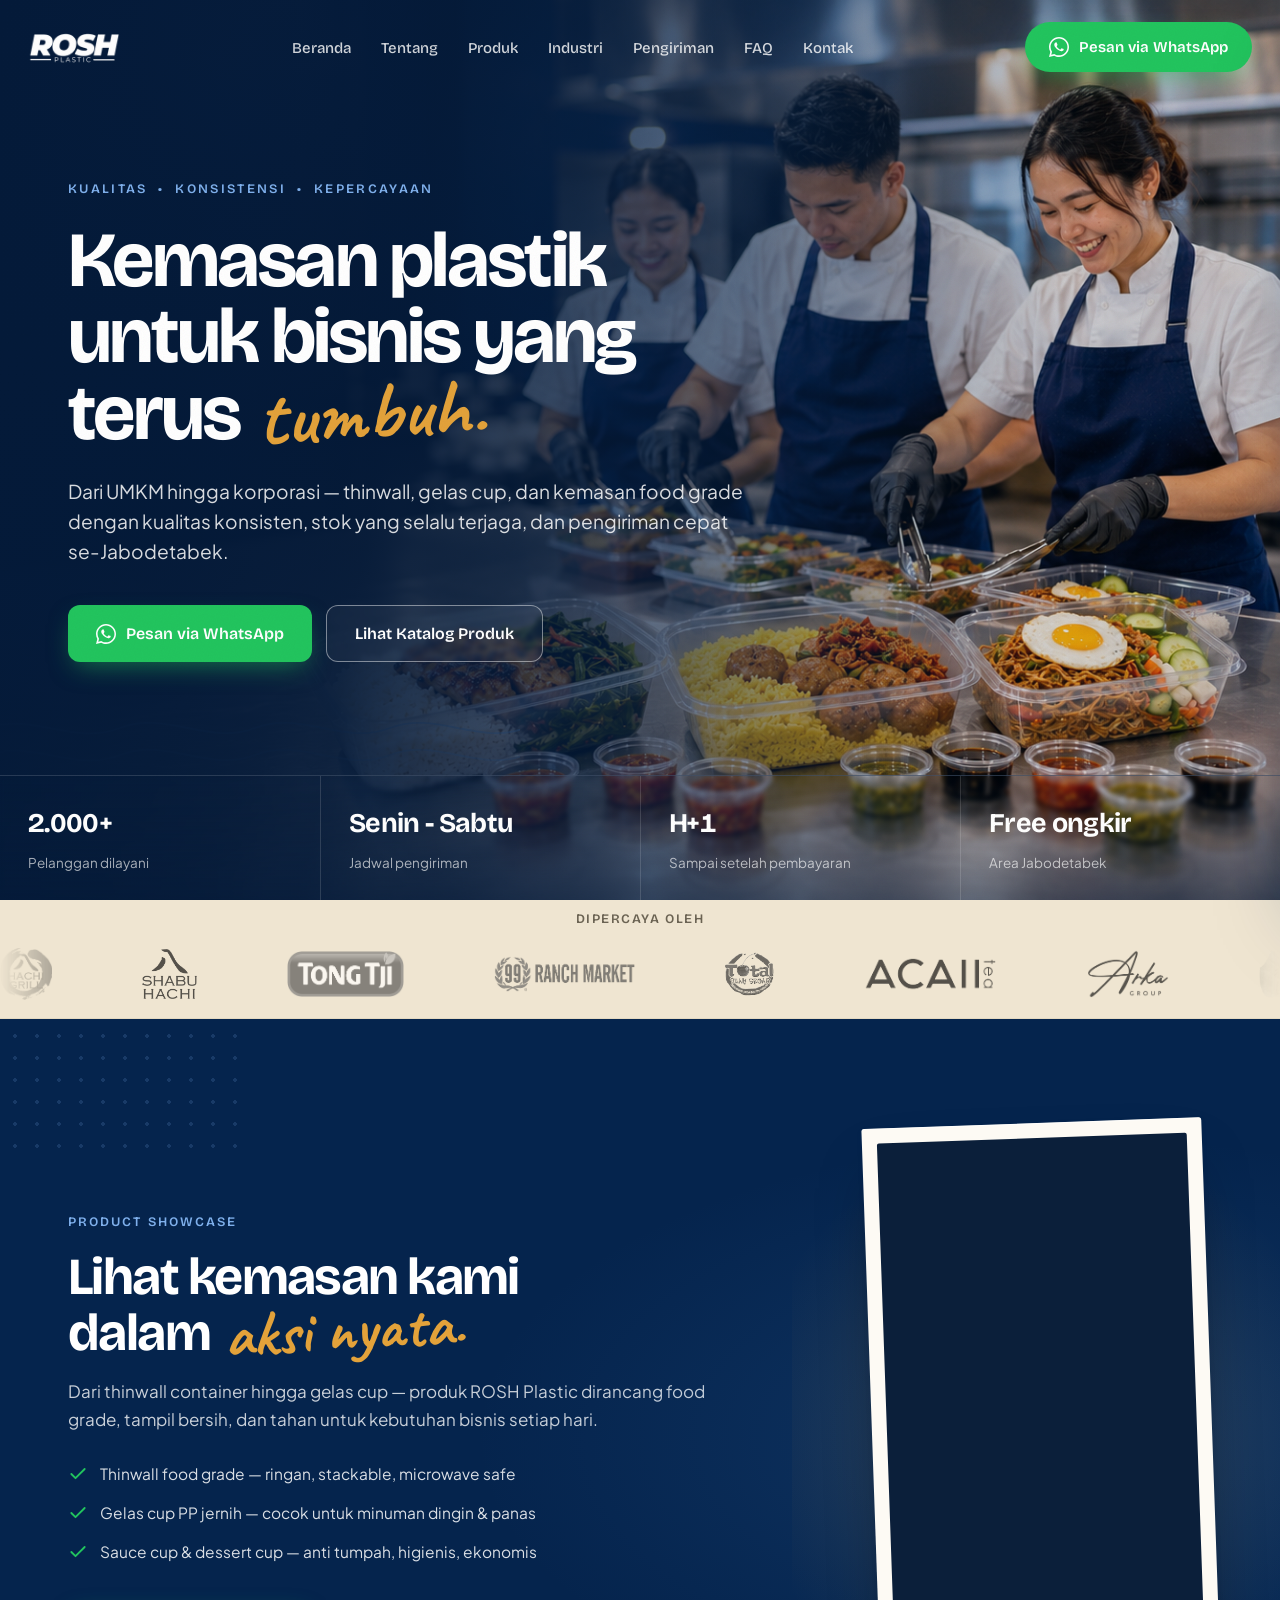
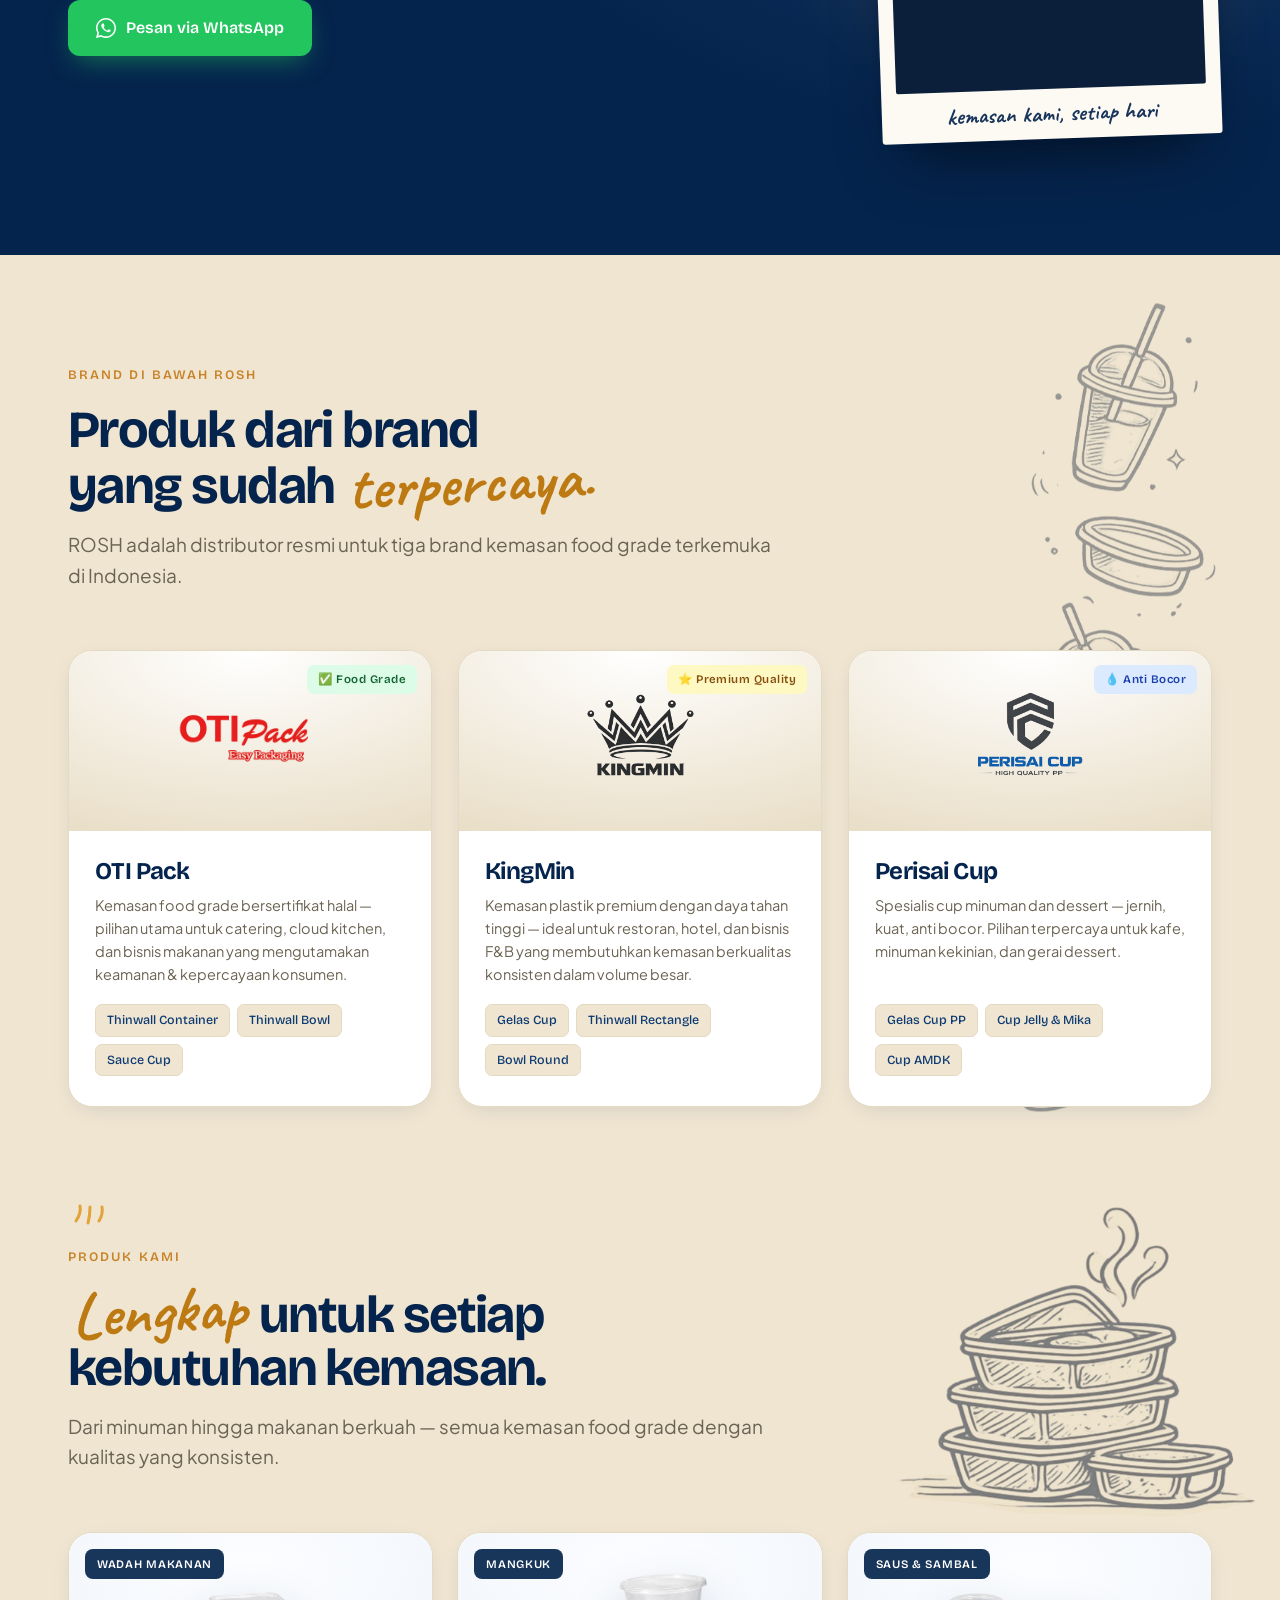
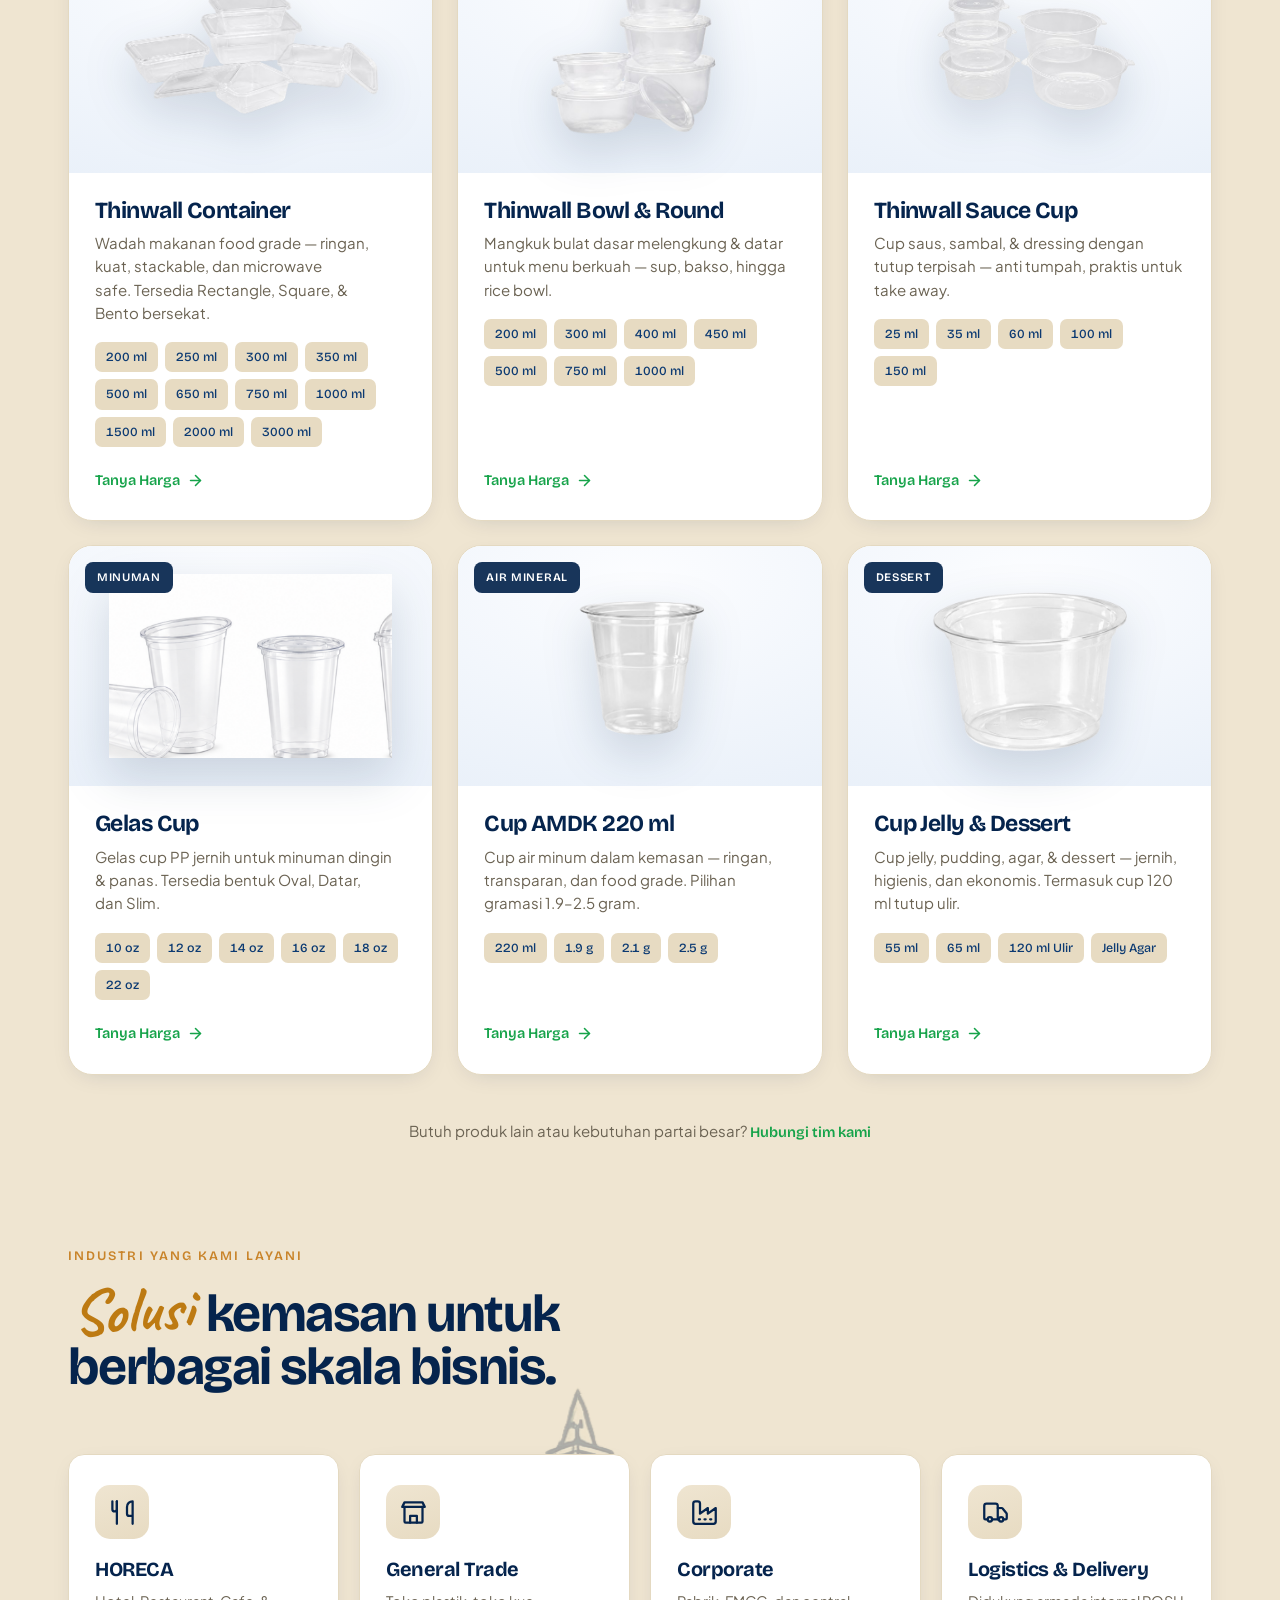
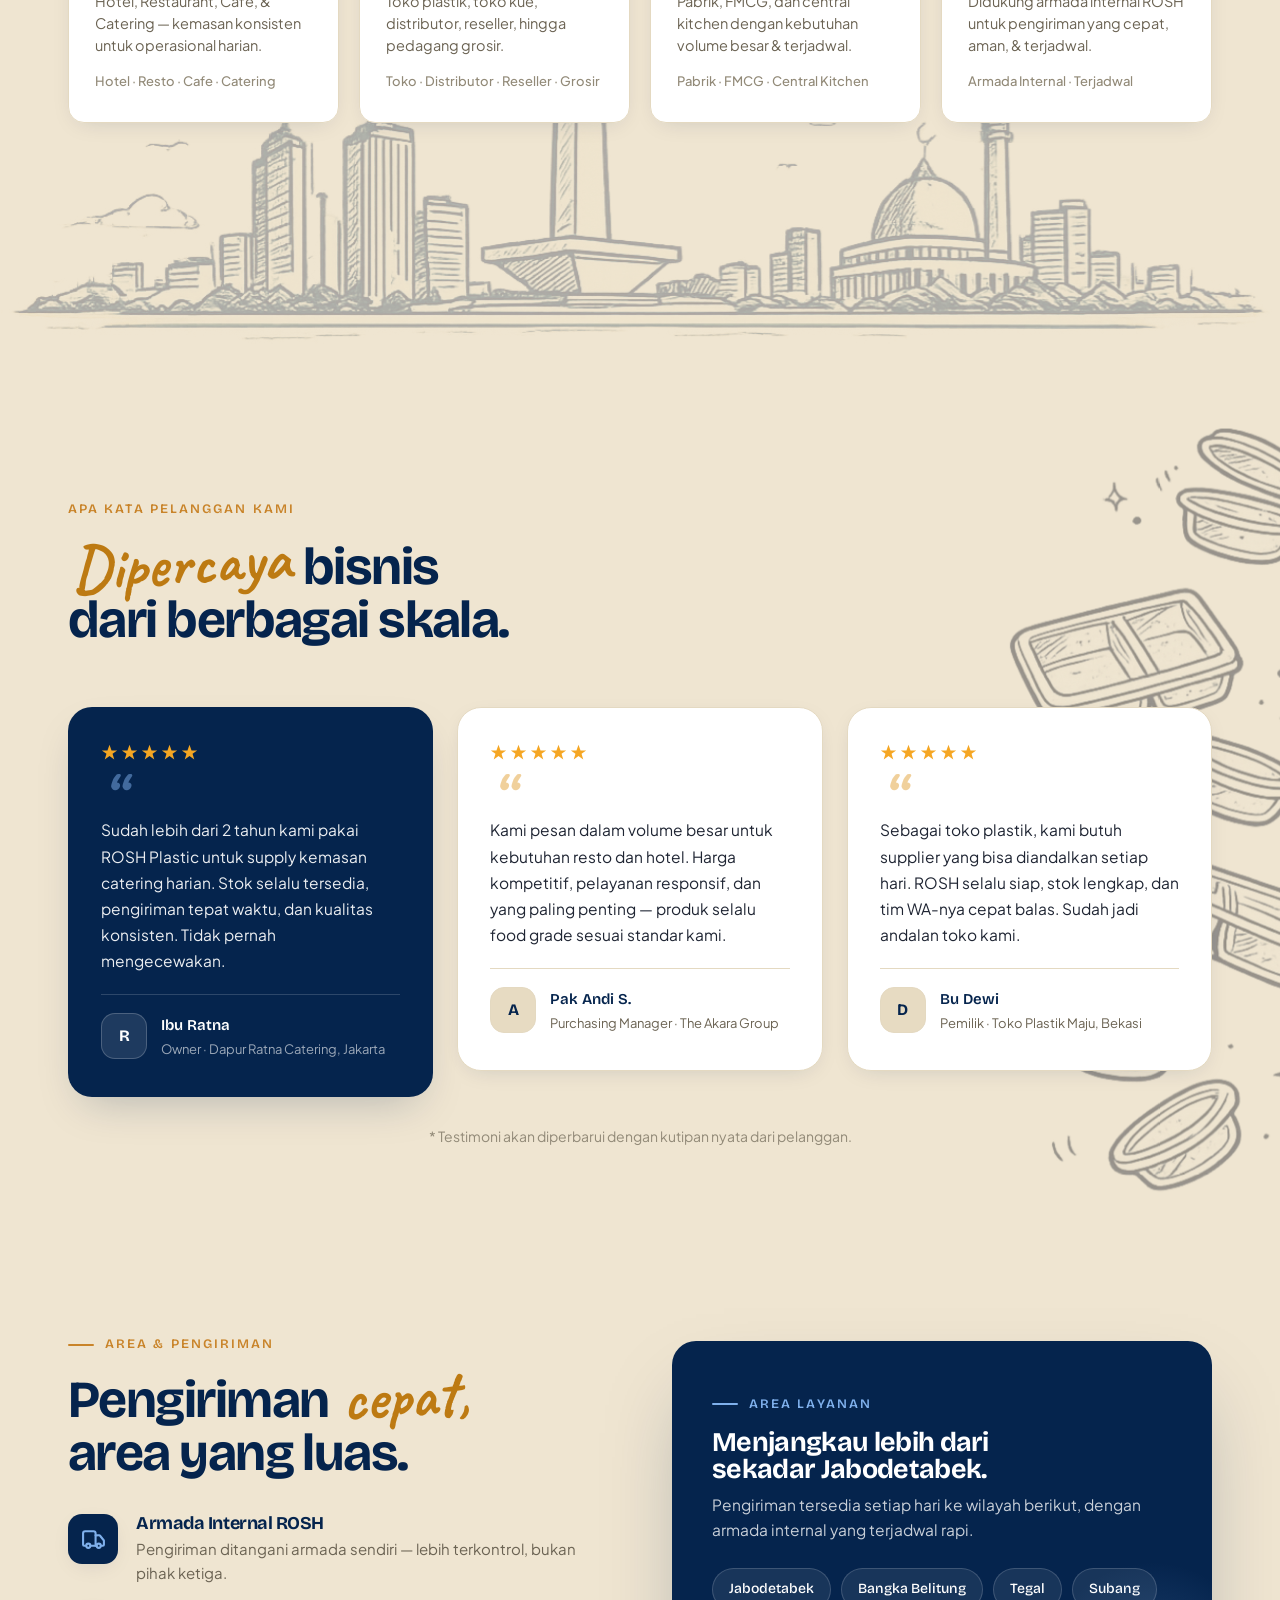
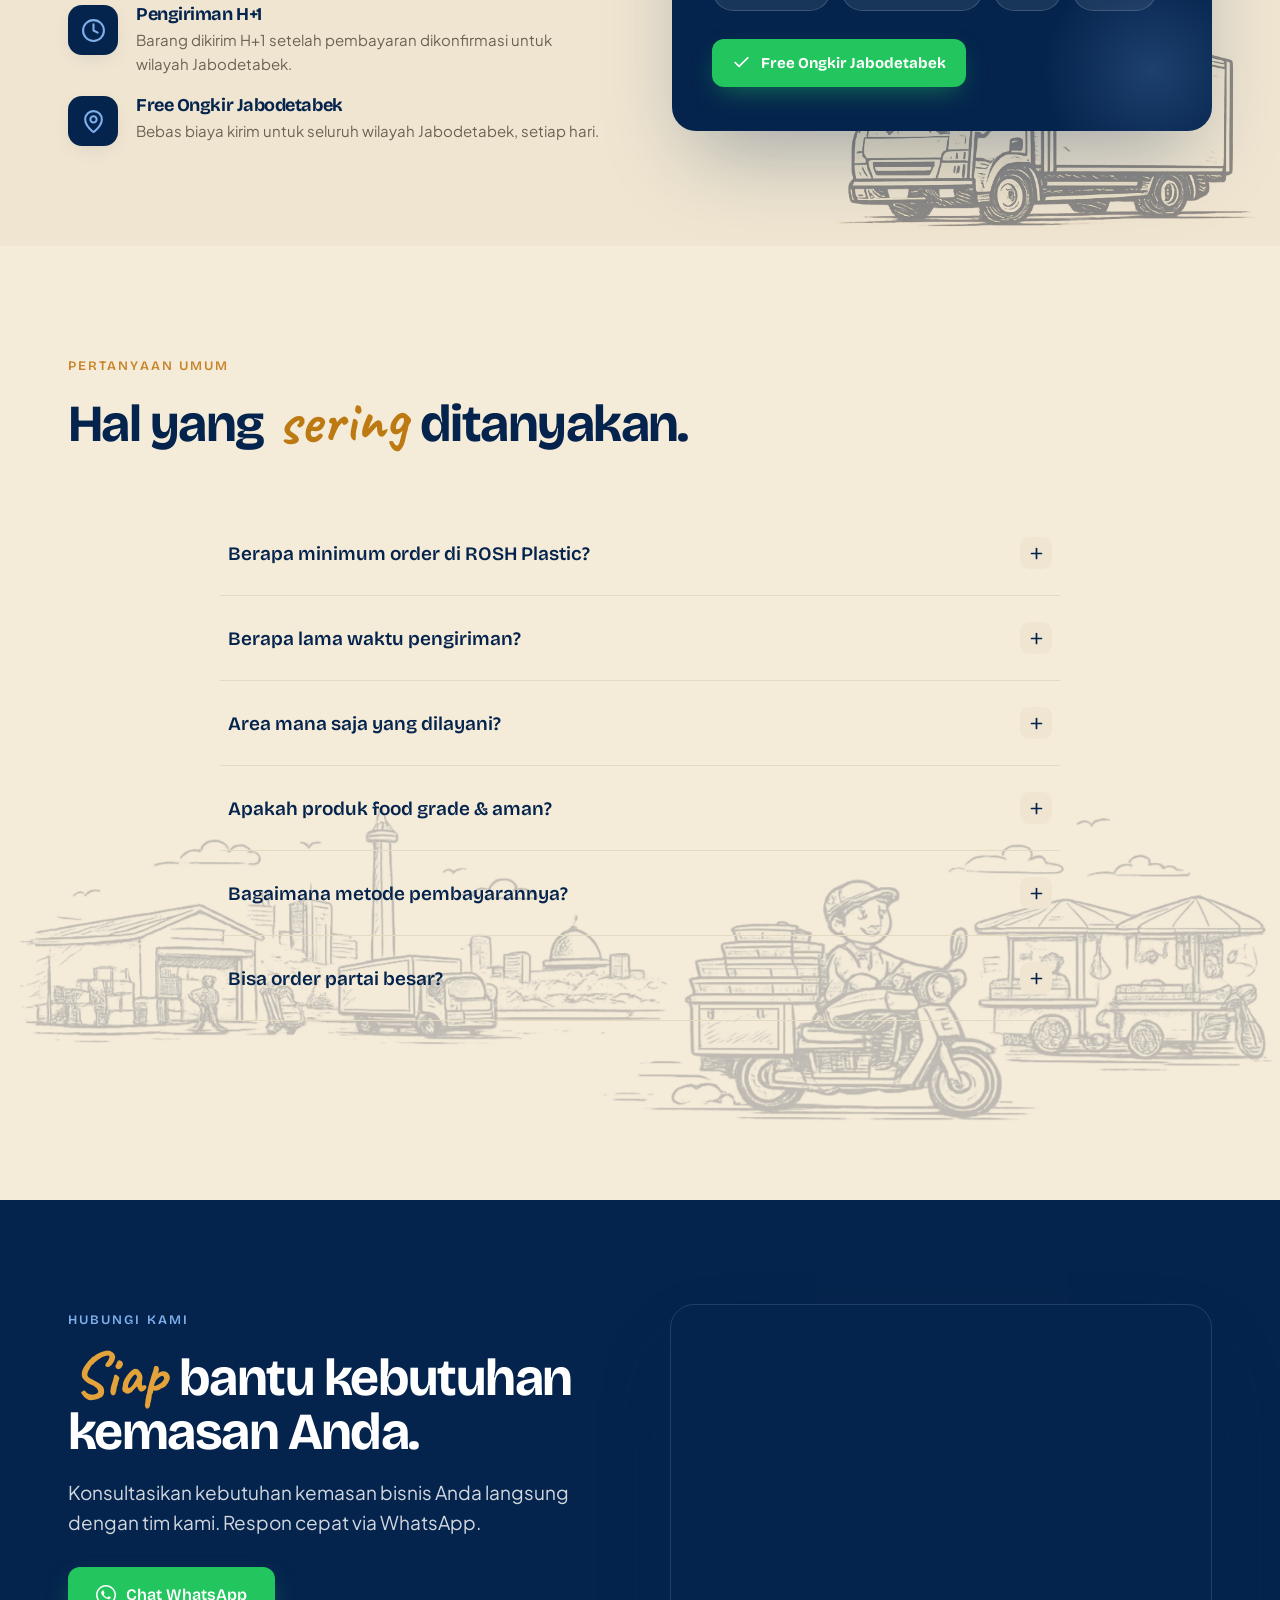
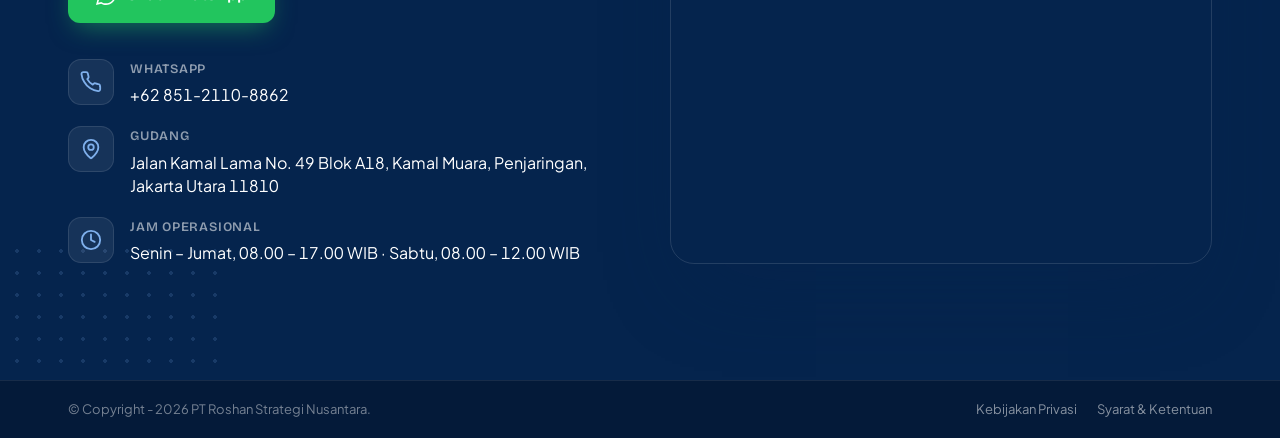
==== commit f83f12d7: "feat: pasang Google tag (GA4 G-SZZ3QHNGYH) untuk tracking ad performance Co-Authored-By: Claude Opus" ====
--- a/index.html
+++ b/index.html
@@ -1,6 +1,15 @@
 <!DOCTYPE html>
 <html lang="id">
 <head>
+<!-- Google tag (gtag.js) -->
+<script async src="https://www.googletagmanager.com/gtag/js?id=G-SZZ3QHNGYH"></script>
+<script>
+  window.dataLayer = window.dataLayer || [];
+  function gtag(){dataLayer.push(arguments);}
+  gtag('js', new Date());
+
+  gtag('config', 'G-SZZ3QHNGYH');
+</script>
 <meta charset="UTF-8" />
 <meta name="viewport" content="width=device-width, initial-scale=1.0" />
 <title>ROSH Plastic — Distributor Kemasan Plastik Food Grade | Jakarta</title>
